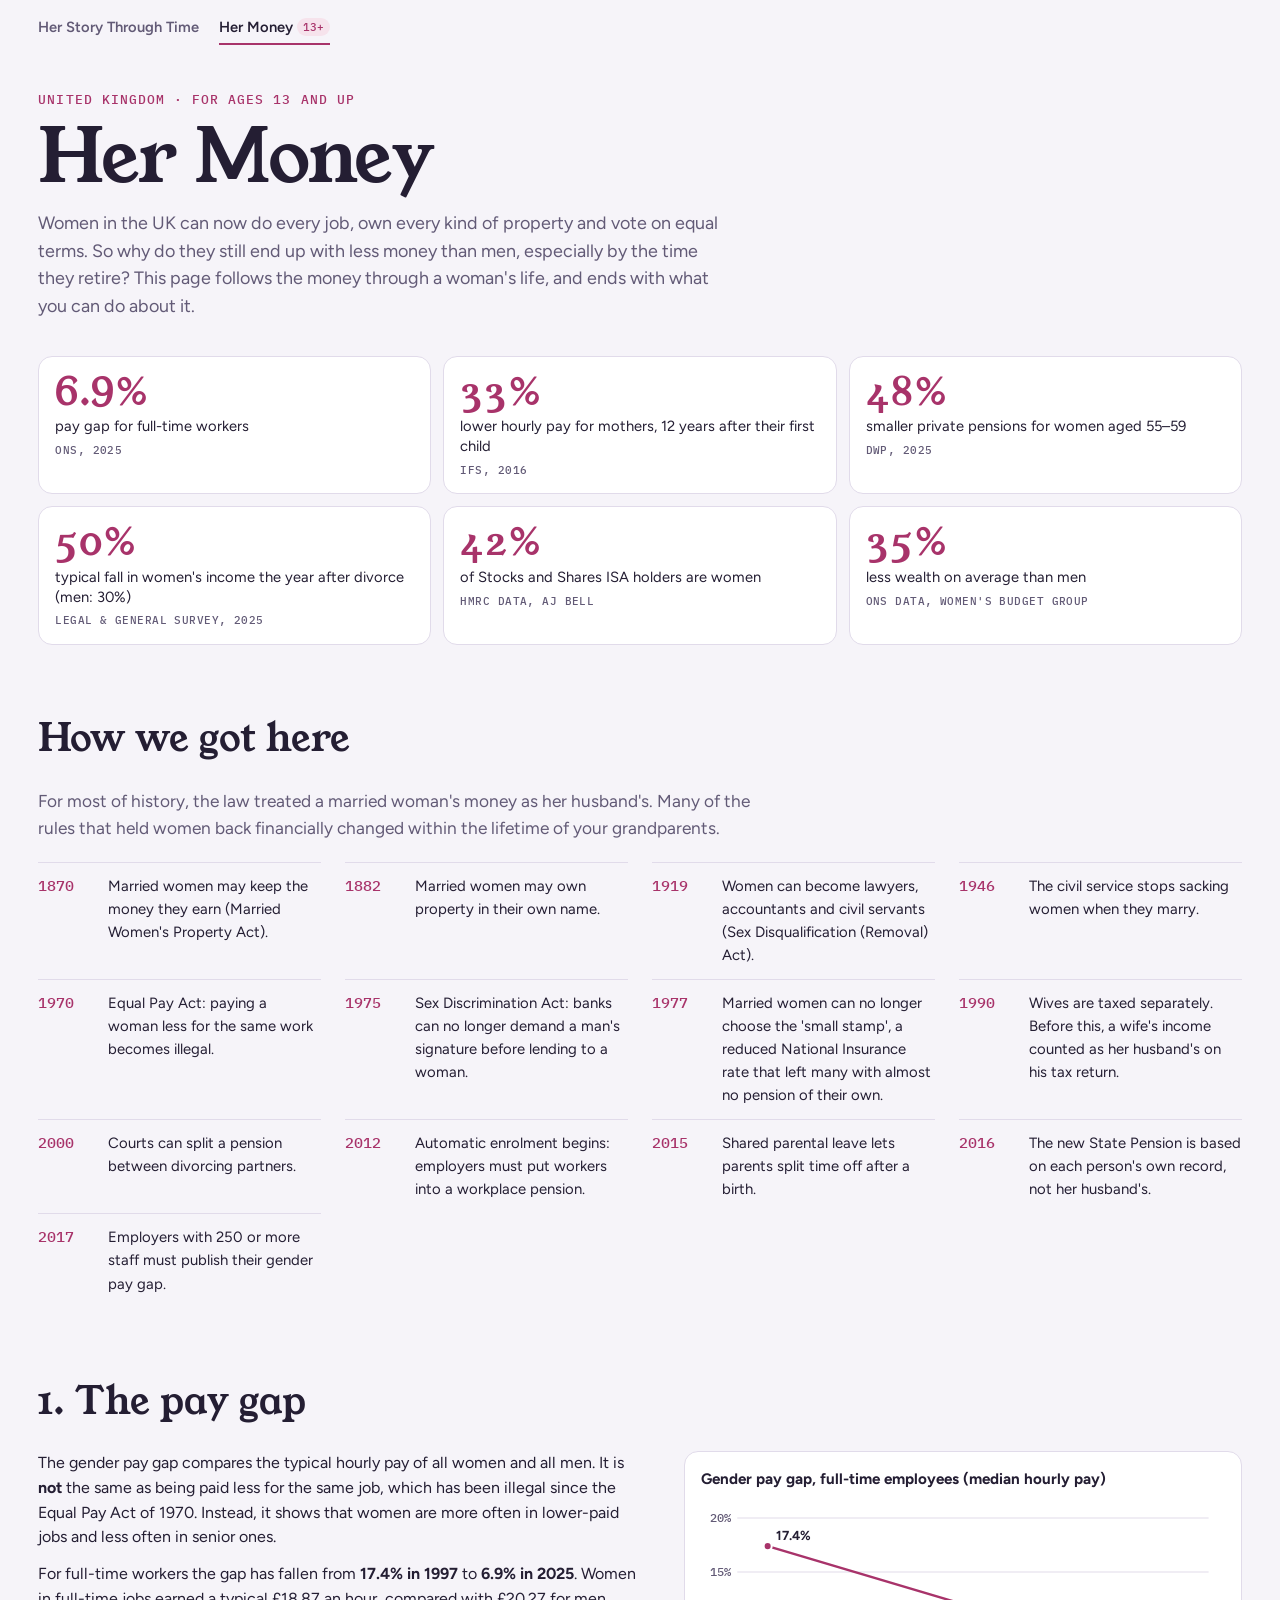
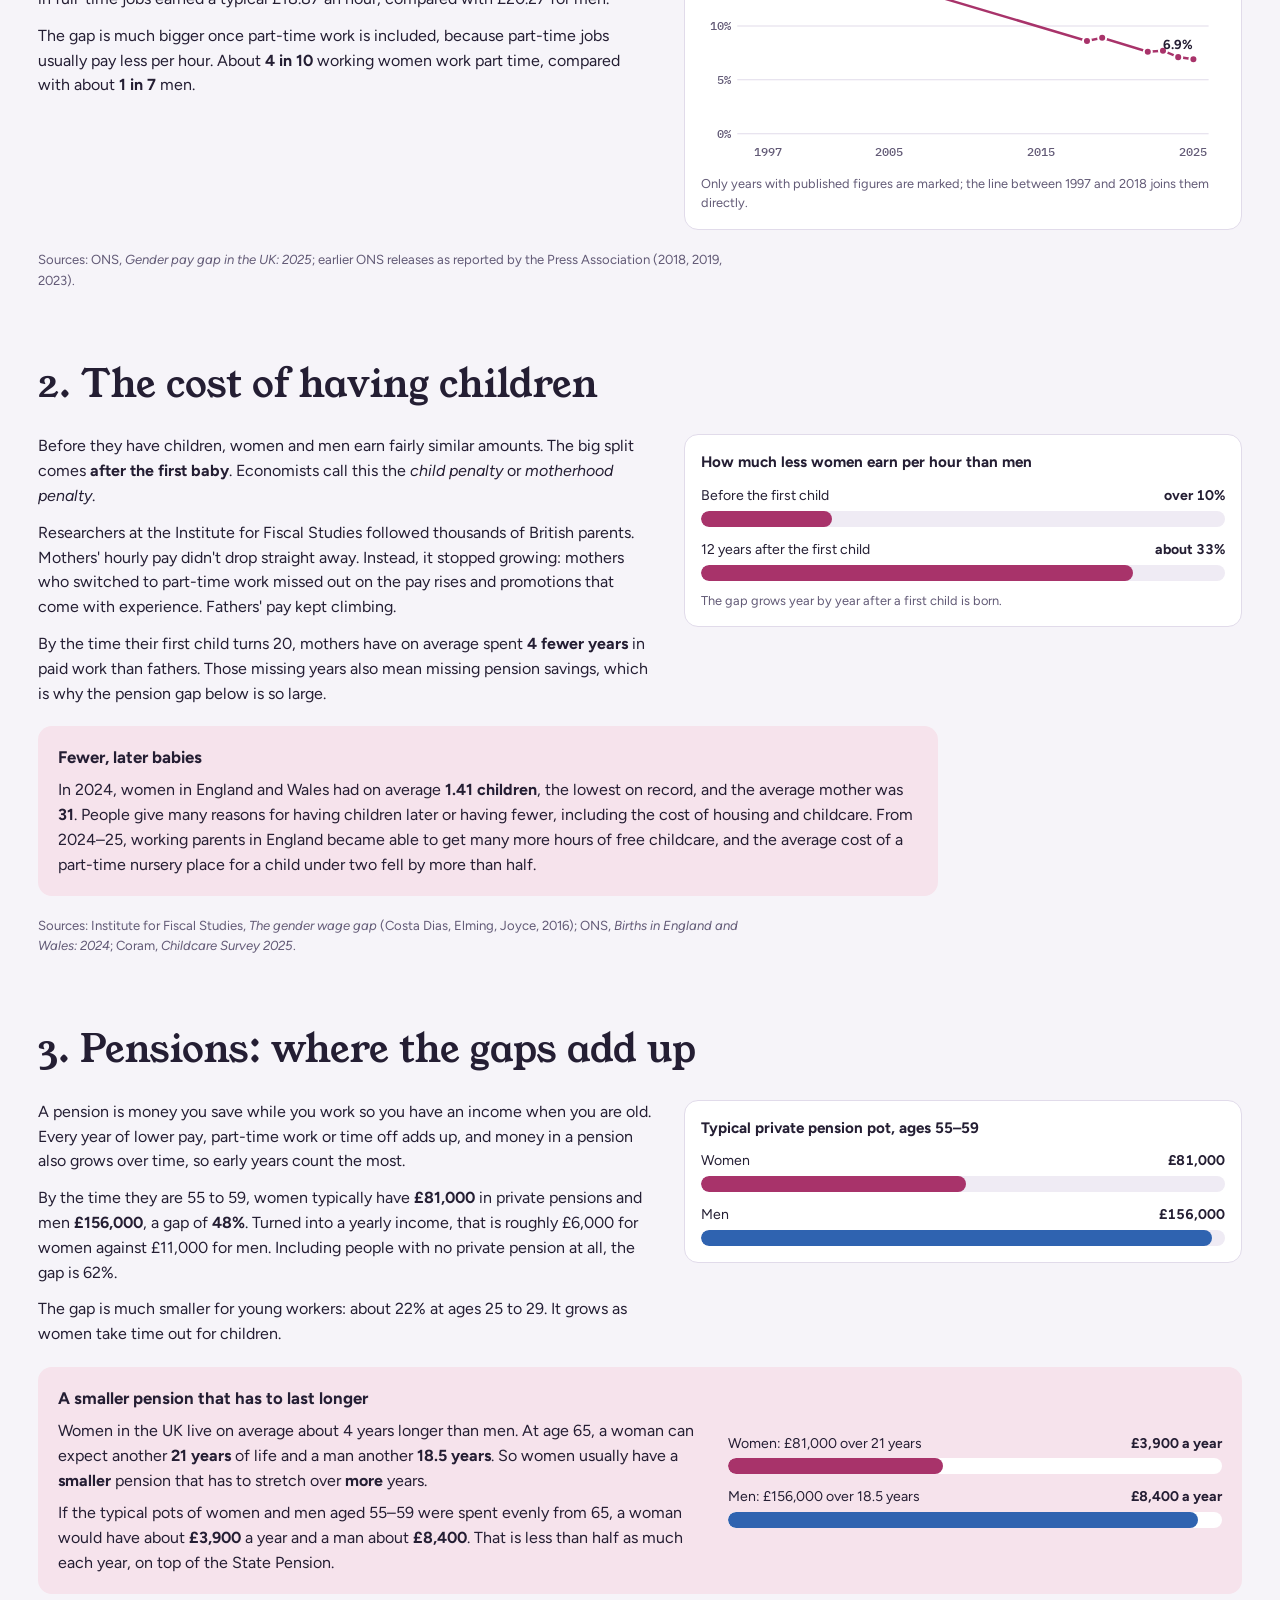
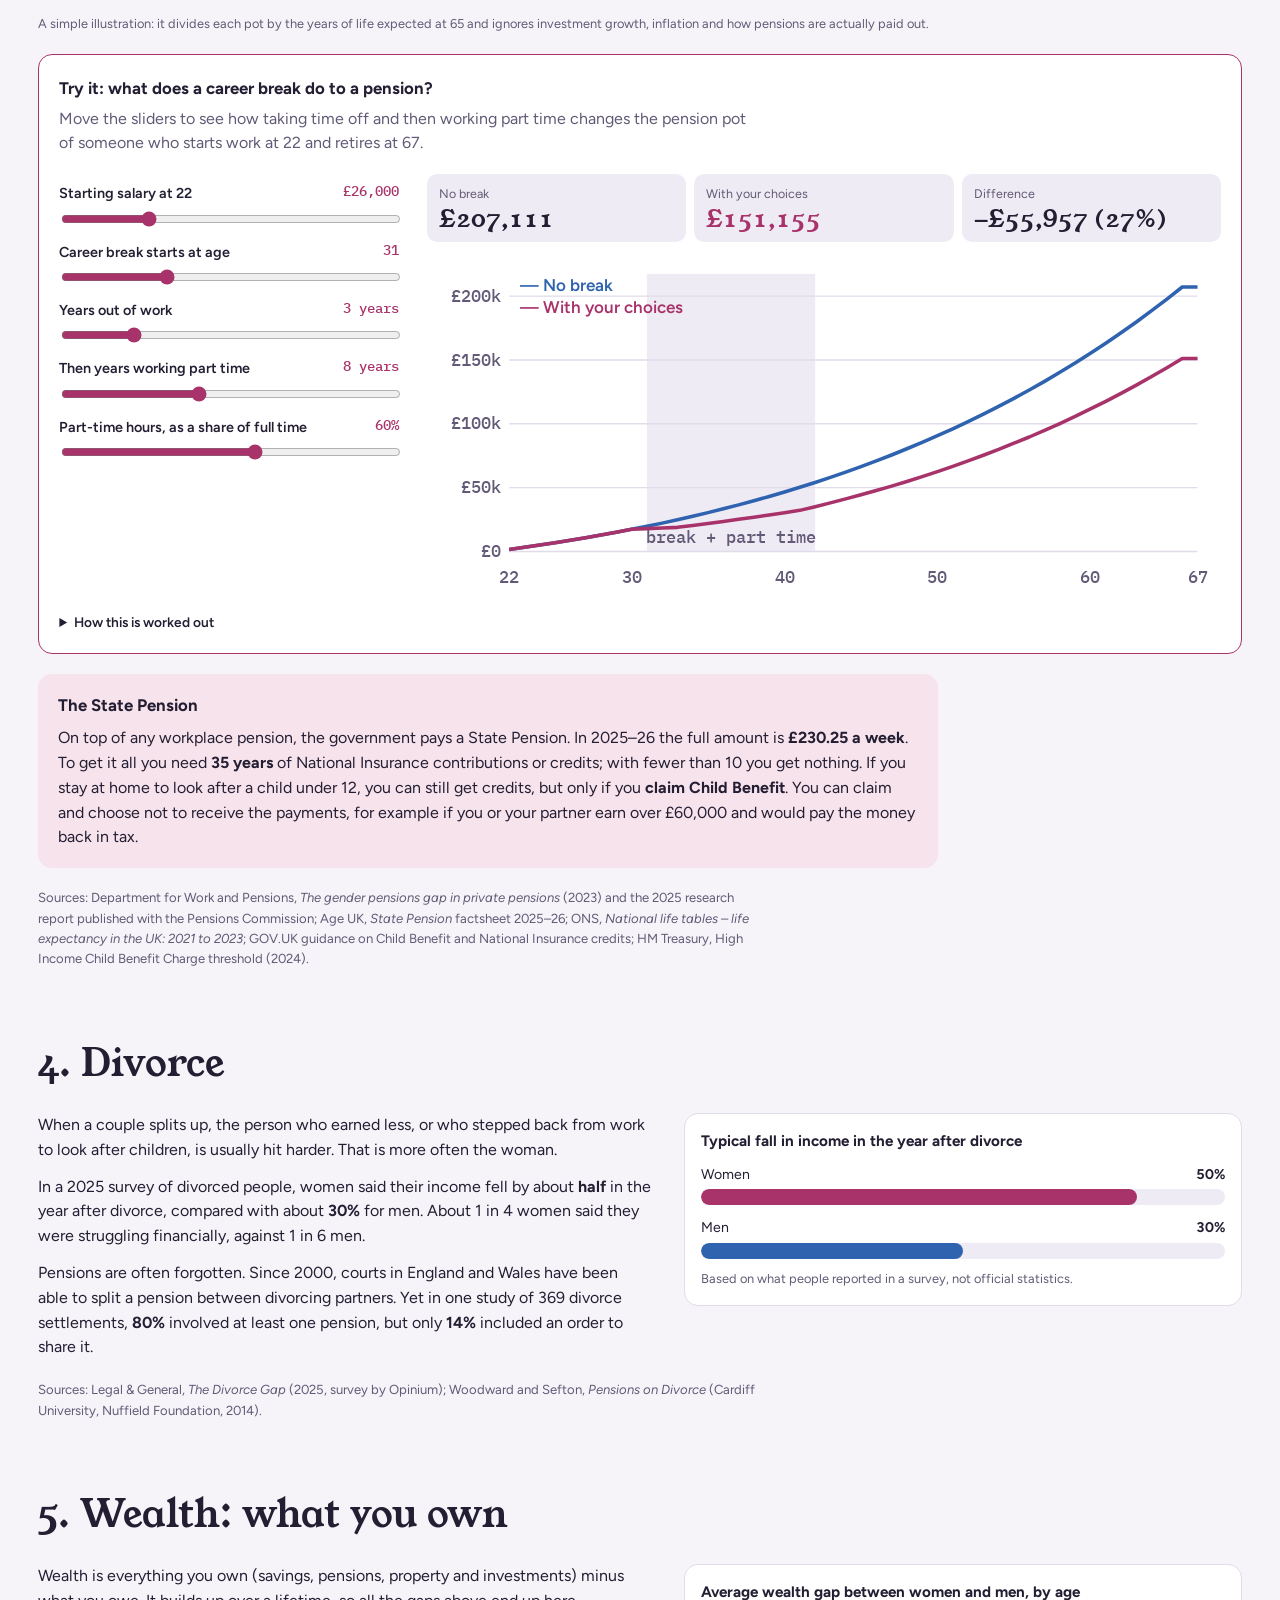
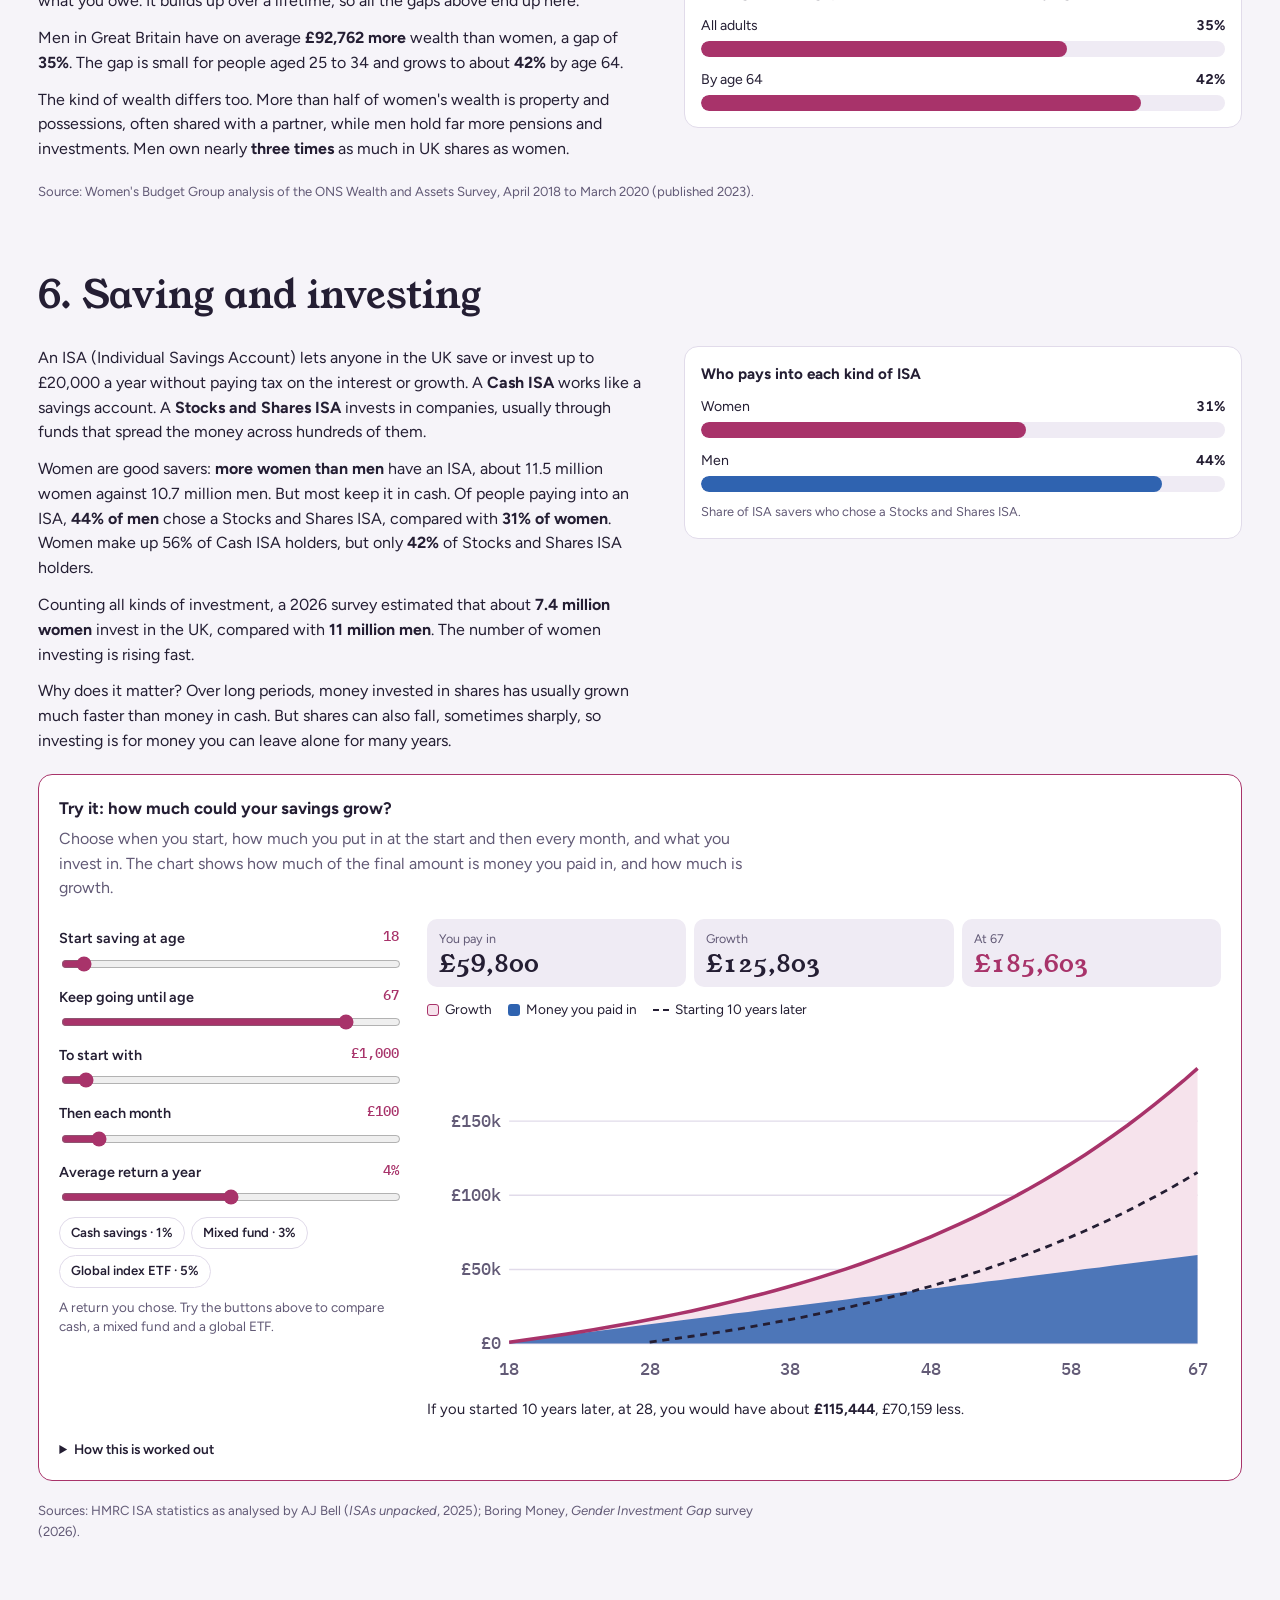
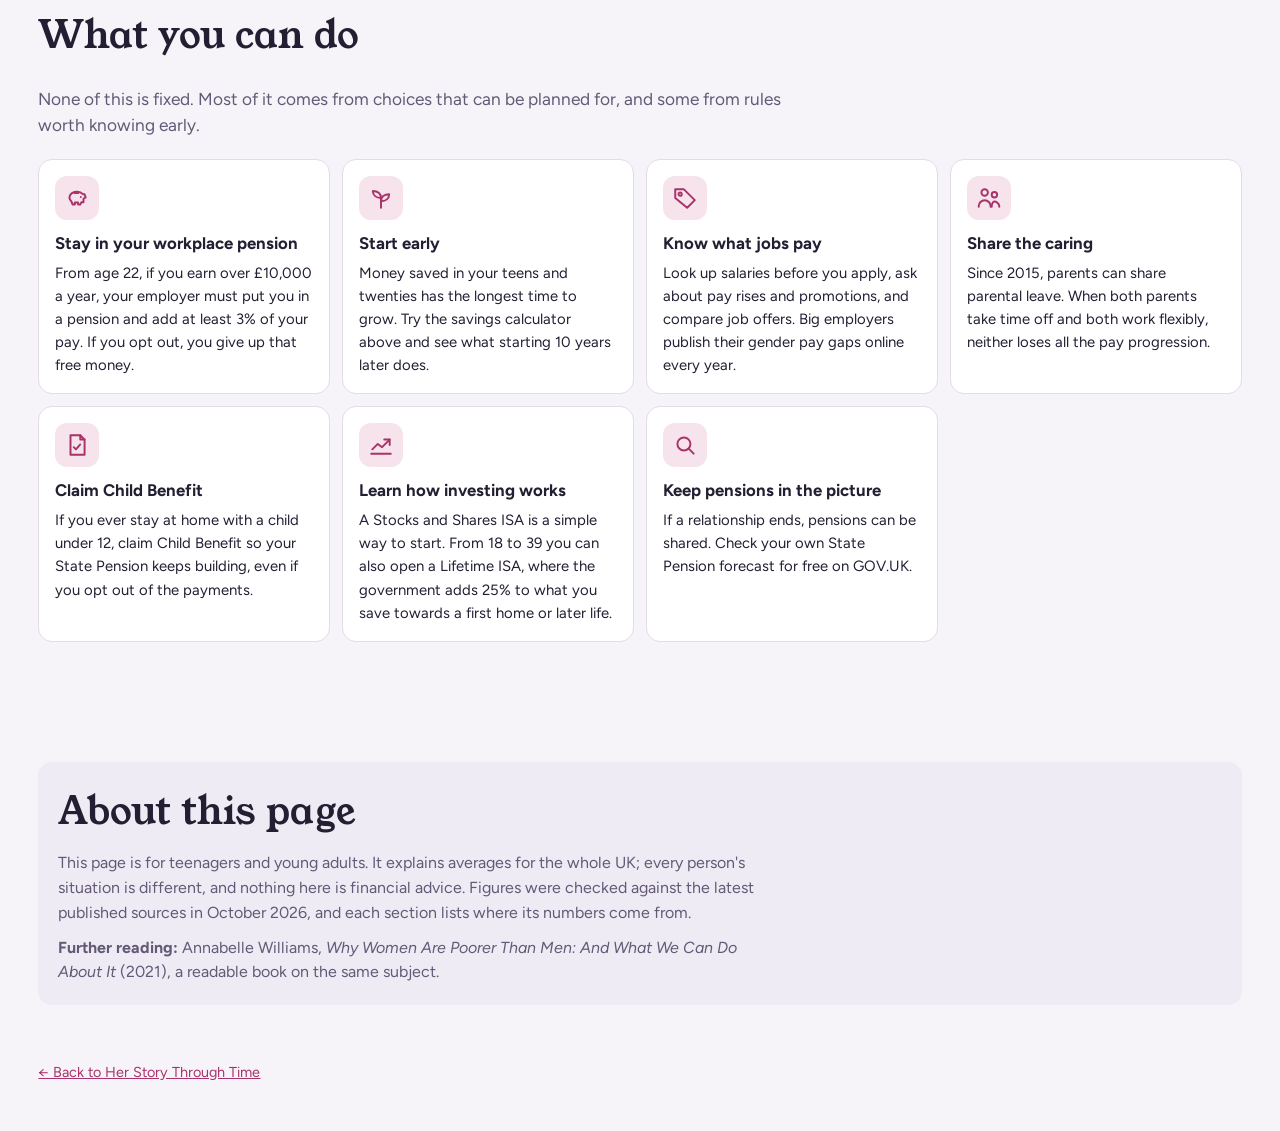
==== her-money.html @ 93f812c3 "Add starting amount and ETF option to the savings calculator The calculator now takes a lump sum to " ====
<!doctype html>
<html lang="en">
<head>
<meta charset="utf-8">
<meta name="viewport" content="width=device-width, initial-scale=1, viewport-fit=cover">
<title>Her Money</title>
<meta name="description" content="Why women in the UK end up with less money than men: the pay gap, the cost of having children, pensions, divorce and wealth, and what young women can do about it. For ages 13 and up.">
<link rel="preconnect" href="https://fonts.googleapis.com">
<link rel="preconnect" href="https://fonts.gstatic.com" crossorigin>
<link rel="stylesheet" href="https://fonts.googleapis.com/css2?family=Young+Serif&family=Figtree:wght@400;500;600;700&family=IBM+Plex+Mono:wght@500&display=swap">
<link rel="stylesheet" href="css/style.css">
<link rel="stylesheet" href="css/money.css">
</head>
<body>
<!--BODY-->
<nav class="site-nav wrap" aria-label="Pages">
  <a href="index.html">Her Story Through Time</a>
  <a href="her-money.html" aria-current="page">Her Money <span class="age-tag">13+</span></a>
</nav>

<header class="hero wrap">
  <p class="eyebrow">United Kingdom · for ages 13 and up</p>
  <h1>Her Money</h1>
  <p class="lede">Women in the UK can now do every job, own every kind of property and vote on equal terms. So why do they still end up with less money than men, especially by the time they retire? This page follows the money through a woman's life, and ends with what you can do about it.</p>
</header>

<main class="wrap money">
  <section class="tiles" aria-label="The gaps at a glance">
    <a class="tile" href="#pay">
      <span class="tile-num">6.9%</span>
      <span class="tile-label">pay gap for full-time workers</span>
      <span class="tile-src">ONS, 2025</span>
    </a>
    <a class="tile" href="#children">
      <span class="tile-num">33%</span>
      <span class="tile-label">lower hourly pay for mothers, 12 years after their first child</span>
      <span class="tile-src">IFS, 2016</span>
    </a>
    <a class="tile" href="#pensions">
      <span class="tile-num">48%</span>
      <span class="tile-label">smaller private pensions for women aged 55–59</span>
      <span class="tile-src">DWP, 2025</span>
    </a>
    <a class="tile" href="#divorce">
      <span class="tile-num">50%</span>
      <span class="tile-label">typical fall in women's income the year after divorce (men: 30%)</span>
      <span class="tile-src">Legal &amp; General survey, 2025</span>
    </a>
    <a class="tile" href="#investing">
      <span class="tile-num">42%</span>
      <span class="tile-label">of Stocks and Shares ISA holders are women</span>
      <span class="tile-src">HMRC data, AJ Bell</span>
    </a>
    <a class="tile" href="#wealth">
      <span class="tile-num">35%</span>
      <span class="tile-label">less wealth on average than men</span>
      <span class="tile-src">ONS data, Women's Budget Group</span>
    </a>
  </section>

  <section class="block" id="history">
    <h2>How we got here</h2>
    <p class="intro">For most of history, the law treated a married woman's money as her husband's. Many of the rules that held women back financially changed within the lifetime of your grandparents.</p>
    <ol class="timeline" id="timeline"></ol>
  </section>

  <section class="block" id="pay">
    <h2>1. The pay gap</h2>
    <div class="two">
      <div class="prose">
        <p>The gender pay gap compares the typical hourly pay of all women and all men. It is <strong>not</strong> the same as being paid less for the same job, which has been illegal since the Equal Pay Act of 1970. Instead, it shows that women are more often in lower-paid jobs and less often in senior ones.</p>
        <p>For full-time workers the gap has fallen from <strong>17.4% in 1997</strong> to <strong>6.9% in 2025</strong>. Women in full-time jobs earned a typical £18.87 an hour, compared with £20.27 for men.</p>
        <p>The gap is much bigger once part-time work is included, because part-time jobs usually pay less per hour. About <strong>4 in 10</strong> working women work part time, compared with about <strong>1 in 7</strong> men.</p>
      </div>
      <figure class="chart-card">
        <figcaption>Gender pay gap, full-time employees (median hourly pay)</figcaption>
        <div id="payChart"></div>
        <p class="chart-note">Only years with published figures are marked; the line between 1997 and 2018 joins them directly.</p>
      </figure>
    </div>
    <p class="src">Sources: ONS, <cite>Gender pay gap in the UK: 2025</cite>; earlier ONS releases as reported by the Press Association (2018, 2019, 2023).</p>
  </section>

  <section class="block" id="children">
    <h2>2. The cost of having children</h2>
    <div class="two">
      <div class="prose">
        <p>Before they have children, women and men earn fairly similar amounts. The big split comes <strong>after the first baby</strong>. Economists call this the <em>child penalty</em> or <em>motherhood penalty</em>.</p>
        <p>Researchers at the Institute for Fiscal Studies followed thousands of British parents. Mothers' hourly pay didn't drop straight away. Instead, it stopped growing: mothers who switched to part-time work missed out on the pay rises and promotions that come with experience. Fathers' pay kept climbing.</p>
        <p>By the time their first child turns 20, mothers have on average spent <strong>4 fewer years</strong> in paid work than fathers. Those missing years also mean missing pension savings, which is why the pension gap below is so large.</p>
      </div>
      <figure class="chart-card">
        <figcaption>How much less women earn per hour than men</figcaption>
        <div class="gapbars" id="childBars"></div>
        <p class="chart-note">The gap grows year by year after a first child is born.</p>
      </figure>
    </div>
    <div class="callout">
      <h3>Fewer, later babies</h3>
      <p>In 2024, women in England and Wales had on average <strong>1.41 children</strong>, the lowest on record, and the average mother was <strong>31</strong>. People give many reasons for having children later or having fewer, including the cost of housing and childcare. From 2024–25, working parents in England became able to get many more hours of free childcare, and the average cost of a part-time nursery place for a child under two fell by more than half.</p>
    </div>
    <p class="src">Sources: Institute for Fiscal Studies, <cite>The gender wage gap</cite> (Costa Dias, Elming, Joyce, 2016); ONS, <cite>Births in England and Wales: 2024</cite>; Coram, <cite>Childcare Survey 2025</cite>.</p>
  </section>

  <section class="block" id="pensions">
    <h2>3. Pensions: where the gaps add up</h2>
    <div class="two">
      <div class="prose">
        <p>A pension is money you save while you work so you have an income when you are old. Every year of lower pay, part-time work or time off adds up, and money in a pension also grows over time, so early years count the most.</p>
        <p>By the time they are 55 to 59, women typically have <strong>£81,000</strong> in private pensions and men <strong>£156,000</strong>, a gap of <strong>48%</strong>. Turned into a yearly income, that is roughly £6,000 for women against £11,000 for men. Including people with no private pension at all, the gap is 62%.</p>
        <p>The gap is much smaller for young workers: about 22% at ages 25 to 29. It grows as women take time out for children.</p>
      </div>
      <figure class="chart-card">
        <figcaption>Typical private pension pot, ages 55–59</figcaption>
        <div class="potbars" id="potBars"></div>
      </figure>
    </div>

    <div class="callout longer">
      <div>
        <h3>A smaller pension that has to last longer</h3>
        <p>Women in the UK live on average about 4 years longer than men. At age 65, a woman can expect another <strong>21 years</strong> of life and a man another <strong>18.5 years</strong>. So women usually have a <strong>smaller</strong> pension that has to stretch over <strong>more</strong> years.</p>
        <p>If the typical pots of women and men aged 55–59 were spent evenly from 65, a woman would have about <strong id="perYearW"></strong> a year and a man about <strong id="perYearM"></strong>. That is less than half as much each year, on top of the State Pension.</p>
      </div>
      <div class="gapbars" id="perYearBars"></div>
    </div>
    <p class="chart-note">A simple illustration: it divides each pot by the years of life expected at 65 and ignores investment growth, inflation and how pensions are actually paid out.</p>

    <div class="calc" id="calc">
      <div class="calc-head">
        <h3>Try it: what does a career break do to a pension?</h3>
        <p>Move the sliders to see how taking time off and then working part time changes the pension pot of someone who starts work at 22 and retires at 67.</p>
      </div>
      <div class="calc-body">
        <form class="calc-inputs" id="calcForm">
          <label for="salary">Starting salary at 22 <output id="salaryOut"></output></label>
          <input type="range" id="salary" min="15000" max="60000" step="1000" value="26000">
          <label for="breakAge">Career break starts at age <output id="breakAgeOut"></output></label>
          <input type="range" id="breakAge" min="25" max="45" step="1" value="31">
          <label for="breakYears">Years out of work <output id="breakYearsOut"></output></label>
          <input type="range" id="breakYears" min="0" max="15" step="1" value="3">
          <label for="ptYears">Then years working part time <output id="ptYearsOut"></output></label>
          <input type="range" id="ptYears" min="0" max="20" step="1" value="8">
          <label for="ptShare">Part-time hours, as a share of full time <output id="ptShareOut"></output></label>
          <input type="range" id="ptShare" min="20" max="90" step="10" value="60">
        </form>
        <div class="calc-out">
          <div class="calc-figs">
            <div><span class="fig-label">No break</span><span class="fig-num" id="potFull"></span></div>
            <div><span class="fig-label">With your choices</span><span class="fig-num accent" id="potYou"></span></div>
            <div><span class="fig-label">Difference</span><span class="fig-num" id="potDiff"></span></div>
          </div>
          <div id="calcChart"></div>
        </div>
      </div>
      <details class="assumptions">
        <summary>How this is worked out</summary>
        <p>This is a simplified example in today's money, not financial advice. It assumes the legal minimum workplace pension: 8% of earnings between £6,240 and £50,270 a year (at least 3% from the employer). Pay rises 1.5% a year above inflation while you work but does not grow during a break, and part-time pay is the full-time salary times your hours. Savings grow 3% a year above inflation. Real pensions, pay and investment returns vary.</p>
      </details>
    </div>

    <div class="callout">
      <h3>The State Pension</h3>
      <p>On top of any workplace pension, the government pays a State Pension. In 2025–26 the full amount is <strong>£230.25 a week</strong>. To get it all you need <strong>35 years</strong> of National Insurance contributions or credits; with fewer than 10 you get nothing. If you stay at home to look after a child under 12, you can still get credits, but only if you <strong>claim Child Benefit</strong>. You can claim and choose not to receive the payments, for example if you or your partner earn over £60,000 and would pay the money back in tax.</p>
    </div>
    <p class="src">Sources: Department for Work and Pensions, <cite>The gender pensions gap in private pensions</cite> (2023) and the 2025 research report published with the Pensions Commission; Age UK, <cite>State Pension</cite> factsheet 2025–26; ONS, <cite>National life tables – life expectancy in the UK: 2021 to 2023</cite>; GOV.UK guidance on Child Benefit and National Insurance credits; HM Treasury, High Income Child Benefit Charge threshold (2024).</p>
  </section>

  <section class="block" id="divorce">
    <h2>4. Divorce</h2>
    <div class="two">
      <div class="prose">
        <p>When a couple splits up, the person who earned less, or who stepped back from work to look after children, is usually hit harder. That is more often the woman.</p>
        <p>In a 2025 survey of divorced people, women said their income fell by about <strong>half</strong> in the year after divorce, compared with about <strong>30%</strong> for men. About 1 in 4 women said they were struggling financially, against 1 in 6 men.</p>
        <p>Pensions are often forgotten. Since 2000, courts in England and Wales have been able to split a pension between divorcing partners. Yet in one study of 369 divorce settlements, <strong>80%</strong> involved at least one pension, but only <strong>14%</strong> included an order to share it.</p>
      </div>
      <figure class="chart-card">
        <figcaption>Typical fall in income in the year after divorce</figcaption>
        <div class="gapbars" id="divorceBars"></div>
        <p class="chart-note">Based on what people reported in a survey, not official statistics.</p>
      </figure>
    </div>
    <p class="src">Sources: Legal &amp; General, <cite>The Divorce Gap</cite> (2025, survey by Opinium); Woodward and Sefton, <cite>Pensions on Divorce</cite> (Cardiff University, Nuffield Foundation, 2014).</p>
  </section>

  <section class="block" id="wealth">
    <h2>5. Wealth: what you own</h2>
    <div class="two">
      <div class="prose">
        <p>Wealth is everything you own (savings, pensions, property and investments) minus what you owe. It builds up over a lifetime, so all the gaps above end up here.</p>
        <p>Men in Great Britain have on average <strong>£92,762 more</strong> wealth than women, a gap of <strong>35%</strong>. The gap is small for people aged 25 to 34 and grows to about <strong>42%</strong> by age 64.</p>
        <p>The kind of wealth differs too. More than half of women's wealth is property and possessions, often shared with a partner, while men hold far more pensions and investments. Men own nearly <strong>three times</strong> as much in UK shares as women.</p>
      </div>
      <figure class="chart-card">
        <figcaption>Average wealth gap between women and men, by age</figcaption>
        <div class="gapbars" id="wealthBars"></div>
      </figure>
    </div>
    <p class="src">Source: Women's Budget Group analysis of the ONS Wealth and Assets Survey, April 2018 to March 2020 (published 2023).</p>
  </section>

  <section class="block" id="investing">
    <h2>6. Saving and investing</h2>
    <div class="two">
      <div class="prose">
        <p>An ISA (Individual Savings Account) lets anyone in the UK save or invest up to £20,000 a year without paying tax on the interest or growth. A <strong>Cash ISA</strong> works like a savings account. A <strong>Stocks and Shares ISA</strong> invests in companies, usually through funds that spread the money across hundreds of them.</p>
        <p>Women are good savers: <strong>more women than men</strong> have an ISA, about 11.5 million women against 10.7 million men. But most keep it in cash. Of people paying into an ISA, <strong>44% of men</strong> chose a Stocks and Shares ISA, compared with <strong>31% of women</strong>. Women make up 56% of Cash ISA holders, but only <strong>42%</strong> of Stocks and Shares ISA holders.</p>
        <p>Counting all kinds of investment, a 2026 survey estimated that about <strong>7.4 million women</strong> invest in the UK, compared with <strong>11 million men</strong>. The number of women investing is rising fast.</p>
        <p>Why does it matter? Over long periods, money invested in shares has usually grown much faster than money in cash. But shares can also fall, sometimes sharply, so investing is for money you can leave alone for many years.</p>
      </div>
      <figure class="chart-card">
        <figcaption>Who pays into each kind of ISA</figcaption>
        <div class="gapbars" id="isaBars"></div>
        <p class="chart-note">Share of ISA savers who chose a Stocks and Shares ISA.</p>
      </figure>
    </div>
    <div class="calc" id="invest">
      <div class="calc-head">
        <h3>Try it: how much could your savings grow?</h3>
        <p>Choose when you start, how much you put in at the start and then every month, and what you invest in. The chart shows how much of the final amount is money you paid in, and how much is growth.</p>
      </div>
      <div class="calc-body">
        <form class="calc-inputs" id="investForm">
          <label for="invStart">Start saving at age <output id="invStartOut"></output></label>
          <input type="range" id="invStart" min="16" max="60" step="1" value="18">
          <label for="invEnd">Keep going until age <output id="invEndOut"></output></label>
          <input type="range" id="invEnd" min="20" max="75" step="1" value="67">
          <label for="invInitial">To start with <output id="invInitialOut"></output></label>
          <input type="range" id="invInitial" min="0" max="20000" step="250" value="1000">
          <label for="invMonthly">Then each month <output id="invMonthlyOut"></output></label>
          <input type="range" id="invMonthly" min="10" max="1000" step="10" value="100">
          <label for="invReturn">Average return a year <output id="invReturnOut"></output></label>
          <input type="range" id="invReturn" min="0" max="8" step="0.5" value="4">
          <div class="presets" role="group" aria-label="What you invest in">
            <button type="button" data-r="1">Cash savings · 1%</button>
            <button type="button" data-r="3">Mixed fund · 3%</button>
            <button type="button" data-r="5">Global index ETF · 5%</button>
          </div>
          <p class="preset-note" id="presetNote"></p>
        </form>
        <div class="calc-out">
          <div class="calc-figs">
            <div><span class="fig-label">You pay in</span><span class="fig-num" id="invPaid"></span></div>
            <div><span class="fig-label">Growth</span><span class="fig-num" id="invGrowth"></span></div>
            <div><span class="fig-label" id="invTotalLabel">At 67</span><span class="fig-num accent" id="invTotal"></span></div>
          </div>
          <div class="inv-legend" id="investLegend"></div>
          <div id="investChart"></div>
          <p class="late" id="invLate"></p>
        </div>
      </div>
      <details class="assumptions">
        <summary>How this is worked out</summary>
        <p>Amounts are in today's money: the return is how much faster than prices your savings grow each year. The same return is applied every month, which real investments never do: shares can rise or fall sharply from one year to the next, and you can get back less than you put in. The returns on the buttons are examples, not predictions. This is not financial advice.</p>
      </details>
    </div>
    <p class="src">Sources: HMRC ISA statistics as analysed by AJ Bell (<cite>ISAs unpacked</cite>, 2025); Boring Money, <cite>Gender Investment Gap</cite> survey (2026).</p>
  </section>

  <section class="block" id="action">
    <h2>What you can do</h2>
    <p class="intro">None of this is fixed. Most of it comes from choices that can be planned for, and some from rules worth knowing early.</p>
    <ul class="actions">
      <li><span class="act-icon" aria-hidden="true"><svg viewBox="0 0 24 24" fill="none" stroke="currentColor" stroke-width="1.8" stroke-linecap="round" stroke-linejoin="round"><path d="M5 12a7 6 0 0 1 12.5-3.5H19l1 3-2 1.2V16h-2l-1 2h-2v-1.8H10V18H8l-1.3-3A6 6 0 0 1 5 12z"/><path d="M10 7.5h3"/><circle cx="15.5" cy="11" r=".9" fill="currentColor" stroke="none"/></svg></span><h3>Stay in your workplace pension</h3><p>From age 22, if you earn over £10,000 a year, your employer must put you in a pension and add at least 3% of your pay. If you opt out, you give up that free money.</p></li>
      <li><span class="act-icon" aria-hidden="true"><svg viewBox="0 0 24 24" fill="none" stroke="currentColor" stroke-width="1.8" stroke-linecap="round" stroke-linejoin="round"><path d="M12 21v-9"/><path d="M12 12C12 8 9 5.5 4.5 5.5c0 4 3 6.5 7.5 6.5z"/><path d="M12 15c0-4 3-6.5 7.5-6.5 0 4-3 6.5-7.5 6.5z"/></svg></span><h3>Start early</h3><p>Money saved in your teens and twenties has the longest time to grow. Try the savings calculator above and see what starting 10 years later does.</p></li>
      <li><span class="act-icon" aria-hidden="true"><svg viewBox="0 0 24 24" fill="none" stroke="currentColor" stroke-width="1.8" stroke-linecap="round" stroke-linejoin="round"><path d="M3 12V4h8l10 10-7 7z"/><circle cx="7.5" cy="8.5" r="1.5"/></svg></span><h3>Know what jobs pay</h3><p>Look up salaries before you apply, ask about pay rises and promotions, and compare job offers. Big employers publish their gender pay gaps online every year.</p></li>
      <li><span class="act-icon" aria-hidden="true"><svg viewBox="0 0 24 24" fill="none" stroke="currentColor" stroke-width="1.8" stroke-linecap="round" stroke-linejoin="round"><circle cx="8" cy="7" r="3"/><circle cx="17" cy="9" r="2.5"/><path d="M2.5 20c0-3.5 2.5-6 5.5-6s5.5 2.5 5.5 6"/><path d="M14.5 20c0-2.8 1.2-4.8 2.5-4.8s4.5 1.5 4.5 4.8"/></svg></span><h3>Share the caring</h3><p>Since 2015, parents can share parental leave. When both parents take time off and both work flexibly, neither loses all the pay progression.</p></li>
      <li><span class="act-icon" aria-hidden="true"><svg viewBox="0 0 24 24" fill="none" stroke="currentColor" stroke-width="1.8" stroke-linecap="round" stroke-linejoin="round"><path d="M6 3h9l4 4v14H6z"/><path d="M15 3v4h4"/><path d="M9 14l2 2 4-4.5"/></svg></span><h3>Claim Child Benefit</h3><p>If you ever stay at home with a child under 12, claim Child Benefit so your State Pension keeps building, even if you opt out of the payments.</p></li>
      <li><span class="act-icon" aria-hidden="true"><svg viewBox="0 0 24 24" fill="none" stroke="currentColor" stroke-width="1.8" stroke-linecap="round" stroke-linejoin="round"><path d="M3 20h18"/><path d="M4 16l5-5 4 3 7-7"/><path d="M15 7h5v5"/></svg></span><h3>Learn how investing works</h3><p>A Stocks and Shares ISA is a simple way to start. From 18 to 39 you can also open a Lifetime ISA, where the government adds 25% to what you save towards a first home or later life.</p></li>
      <li><span class="act-icon" aria-hidden="true"><svg viewBox="0 0 24 24" fill="none" stroke="currentColor" stroke-width="1.8" stroke-linecap="round" stroke-linejoin="round"><circle cx="11" cy="11" r="6"/><path d="M20 20l-4.6-4.6"/></svg></span><h3>Keep pensions in the picture</h3><p>If a relationship ends, pensions can be shared. Check your own State Pension forecast for free on GOV.UK.</p></li>
    </ul>
  </section>

  <section class="panel sources">
    <h2>About this page</h2>
    <p>This page is for teenagers and young adults. It explains averages for the whole UK; every person's situation is different, and nothing here is financial advice. Figures were checked against the latest published sources in October 2026, and each section lists where its numbers come from.</p>
    <p><strong>Further reading:</strong> Annabelle Williams, <cite>Why Women Are Poorer Than Men: And What We Can Do About It</cite> (2021), a readable book on the same subject.</p>
  </section>
</main>

<footer class="wrap foot">
  <p><a href="index.html">← Back to Her Story Through Time</a></p>
</footer>
<!--/BODY-->
<script src="js/money.js"></script>
</body>
</html>
---- css/style.css ----
/* Layout: a time ruler pinned on top, a row of five "exhibit cards" (paper dolls + facts),
   then three overview panels: scoreboard heatmap, marriage-age chart, vote timeline. */
:root {
  --paper: #f6f4f9;
  --surface: #ffffff;
  --sunk: #efebf4;
  --ink: #241e33;
  --muted: #625a76;
  --line: #e1dbea;
  --accent: #a8336a;
  --accent-soft: #f6e3ec;
  --on-accent: #ffffff;

  --yes: #2d7f56;  --yes-bg: #dcefe3;
  --part: #9a6a0a; --part-bg: #f6e9c8;
  --no: #b33f37;   --no-bg: #f6dedb;

  --c-uk: #2f63b0;
  --c-usa: #c8462b;
  --c-russia: #7a4bb0;
  --c-turkey: #13867a;
  --c-china: #b98500;
  --c-norway: #5f7f1f;
  --c-nz: #8a8398;

  --display: "Young Serif", Georgia, "Times New Roman", serif;
  --body: "Figtree", system-ui, -apple-system, "Segoe UI", sans-serif;
  --mono: "IBM Plex Mono", ui-monospace, "SFMono-Regular", Menlo, monospace;

  --radius: 14px;
  color-scheme: light;
}
@media (prefers-color-scheme: dark) {
  :root:not([data-theme="light"]) {
    --paper: #16131d; --surface: #201c2a; --sunk: #2a2537; --ink: #f0ebf7; --muted: #aaa1bf; --line: #353046;
    --accent: #ee7fb0; --accent-soft: #3d2433; --on-accent: #1a1220;
    --yes: #6ccf98; --yes-bg: #1f3a2c; --part: #e8b955; --part-bg: #3d321a; --no: #f08279; --no-bg: #43231f;
    --c-uk: #7aa7ec; --c-usa: #f2846a; --c-russia: #b796ea; --c-turkey: #4cc7b7; --c-china: #e8bd4a; --c-norway: #a8cc5c; --c-nz: #8f889e;
    color-scheme: dark;
  }
}
:root[data-theme="dark"] {
  --paper: #16131d; --surface: #201c2a; --sunk: #2a2537; --ink: #f0ebf7; --muted: #aaa1bf; --line: #353046;
  --accent: #ee7fb0; --accent-soft: #3d2433; --on-accent: #1a1220;
  --yes: #6ccf98; --yes-bg: #1f3a2c; --part: #e8b955; --part-bg: #3d321a; --no: #f08279; --no-bg: #43231f;
  --c-uk: #7aa7ec; --c-usa: #f2846a; --c-russia: #b796ea; --c-turkey: #4cc7b7; --c-china: #e8bd4a; --c-norway: #a8cc5c; --c-nz: #8f889e;
  color-scheme: dark;
}

* { box-sizing: border-box; }
[hidden] { display: none !important; }
html { -webkit-text-size-adjust: 100%; }
body {
  margin: 0;
  background: var(--paper);
  color: var(--ink);
  font: 16px/1.55 var(--body);
}
.wrap { max-width: 1320px; margin: 0 auto; padding-inline: max(16px, 3vw); }
h1, h2, h3 { font-family: var(--display); font-weight: 400; text-wrap: balance; margin: 0; }
p { margin: 0; }
button { font: inherit; color: inherit; }
:focus-visible { outline: 3px solid var(--accent); outline-offset: 2px; border-radius: 6px; }

/* Page links */
.site-nav { display: flex; flex-wrap: wrap; gap: 6px 20px; padding-block: 16px 0; font-weight: 600; font-size: .92rem; }
.site-nav a { color: var(--muted); text-decoration: none; padding-bottom: 4px; border-bottom: 2px solid transparent; }
.site-nav a:hover { color: var(--ink); }
.site-nav a[aria-current="page"] { color: var(--ink); border-bottom-color: var(--accent); }
.age-tag { font: 500 11px/1 var(--mono); background: var(--accent-soft); color: var(--accent); padding: 2px 6px; border-radius: 99px; vertical-align: 1px; }

/* Hero */
.hero { padding-block: 48px 28px; display: grid; gap: 14px; }
.eyebrow { font: 500 13px/1 var(--mono); letter-spacing: .08em; text-transform: uppercase; color: var(--accent); }
.hero h1 { font-size: clamp(2.4rem, 6vw, 4.6rem); line-height: 1.02; letter-spacing: -.01em; }
.lede { max-width: 62ch; font-size: 1.12rem; color: var(--muted); }

/* Time ruler */
.timebar {
  position: sticky; top: env(safe-area-inset-top, 0px); z-index: 10;
  background: color-mix(in srgb, var(--paper) 88%, transparent);
  backdrop-filter: blur(8px);
  border-block: 1px solid var(--line);
}
.timebar-inner { display: flex; align-items: center; gap: 10px; padding-block: 10px; }
.ruler {
  list-style: none; margin: 0; padding: 0; flex: 1; min-width: 0;
  display: grid; grid-template-columns: repeat(8, minmax(0, 1fr)); position: relative;
}
.ruler::before {
  content: ""; position: absolute; left: 6%; right: 6%; top: 50%; height: 2px; background: var(--line);
}
.ruler li { position: relative; display: flex; justify-content: center; }
.ruler button {
  position: relative; border: 1.5px solid var(--line); background: var(--surface);
  font: 500 14px/1 var(--mono); padding: 9px 8px; border-radius: 999px; cursor: pointer;
  min-width: 0; width: 100%; max-width: 76px; font-variant-numeric: tabular-nums;
  transition: background .2s, color .2s, border-color .2s;
}
.ruler button:hover { border-color: var(--accent); }
.ruler button[aria-current="true"] { background: var(--accent); border-color: var(--accent); color: var(--on-accent); }
.nav-btn {
  flex: none; width: 36px; height: 36px; border-radius: 50%; border: 1.5px solid var(--line);
  background: var(--surface); font-size: 20px; line-height: 1; cursor: pointer;
}
.nav-btn:hover, .play-btn:hover { border-color: var(--accent); }
.play-btn {
  flex: none; border: 1.5px solid var(--line); background: var(--surface); border-radius: 999px;
  padding: 8px 14px; font-weight: 600; font-size: 14px; cursor: pointer;
}
.play-btn[aria-pressed="true"] { background: var(--accent-soft); border-color: var(--accent); color: var(--accent); }

/* Era heading */
.era-head { display: grid; grid-template-columns: auto 1fr; gap: 6px 24px; align-items: center; padding-block: 32px 18px; }
.era-year { font: 400 clamp(3rem, 8vw, 5.5rem)/0.9 var(--display); color: var(--accent); font-variant-numeric: tabular-nums; }
.era-context { max-width: 60ch; font-size: 1.15rem; }

/* View switch */
.view-switch { display: flex; flex-wrap: wrap; gap: 8px; align-items: center; margin-bottom: 20px; }
.view-switch [role="tab"], .country-pick button, .right-tabs button {
  border: 1.5px solid var(--line); background: var(--surface); border-radius: 999px;
  padding: 8px 16px; font-weight: 600; font-size: 14px; cursor: pointer;
}
.view-switch [role="tab"][aria-selected="true"], .right-tabs button[aria-selected="true"] {
  background: var(--ink); color: var(--paper); border-color: var(--ink);
}
.country-pick { display: flex; flex-wrap: wrap; gap: 6px; padding-left: 8px; border-left: 1.5px solid var(--line); margin-left: 4px; }
.country-pick button { display: inline-flex; align-items: center; gap: 7px; font-weight: 500; }
.country-pick button[aria-pressed="true"] { border-color: currentColor; font-weight: 700; }
.dot { width: 10px; height: 10px; border-radius: 50%; display: inline-block; flex: none; }

/* Cards */
.cards { display: grid; grid-template-columns: repeat(auto-fill, minmax(236px, 1fr)); gap: 16px; }
@media (min-width: 900px) { .cards.compare { grid-template-columns: repeat(3, minmax(0, 1fr)); } }
.card {
  background: var(--surface); border: 1px solid var(--line); border-radius: var(--radius);
  display: flex; flex-direction: column; min-width: 0; overflow: hidden;
}
.card-top { padding: 14px 16px 0; display: grid; gap: 2px; border-top: 5px solid var(--cc); }
.card-top h3 { font-size: 1.35rem; line-height: 1.15; }
.card-state { font: 500 12px/1.3 var(--mono); letter-spacing: .06em; text-transform: uppercase; color: var(--muted); }
.doll { margin: 0; padding: 8px 16px 0; display: grid; justify-items: center; }
.doll svg { width: 100%; max-width: 150px; height: auto; display: block; }
.fig-ground { fill: var(--sunk); }
.dress-name { font-weight: 700; font-size: .95rem; text-align: center; margin-top: 4px; }
.dress-text { font-size: .86rem; color: var(--muted); padding: 4px 16px 12px; text-align: center; }
.card-body { padding: 12px 16px 16px; display: grid; gap: 14px; border-top: 1px dashed var(--line); }

.rights { list-style: none; margin: 0; padding: 0; display: grid; gap: 6px; }
.rights li { display: grid; grid-template-columns: 1fr auto; gap: 10px; align-items: center; font-size: .86rem; line-height: 1.3; }
.pill {
  display: inline-flex; align-items: center; gap: 5px; padding: 3px 9px 3px 7px; border-radius: 999px;
  font-weight: 700; font-size: .78rem; white-space: nowrap;
}
.pill b { font-weight: 800; }
.pill-2 { background: var(--yes-bg); color: var(--yes); }
.pill-1 { background: var(--part-bg); color: var(--part); }
.pill-0 { background: var(--no-bg); color: var(--no); }

.stats { display: grid; grid-template-columns: repeat(3, minmax(0, 1fr)); gap: 8px; }
.stat { display: grid; gap: 2px; align-content: start; background: var(--sunk); border-radius: 10px; padding: 8px 7px; min-width: 0; }
.stat-num { font: 400 1.25rem/1.1 var(--display); white-space: nowrap; font-variant-numeric: tabular-nums; color: var(--ink); }
.stat-label { font-size: .72rem; line-height: 1.25; color: var(--muted); }
.kids { display: flex; flex-wrap: wrap; gap: 3px; margin-top: -6px; }
.kid { width: 14px; height: 19px; }
.kid circle, .kid path { fill: var(--cc); }
.kid { -webkit-mask: linear-gradient(90deg, #000 var(--f), rgba(0,0,0,.2) var(--f)); mask: linear-gradient(90deg, #000 var(--f), rgba(0,0,0,.2) var(--f)); }
.tenths { display: grid; grid-template-columns: repeat(10, 1fr); gap: 2px; max-width: 200px; }
.ten { width: 100%; height: auto; }
.ten circle, .ten path { fill: var(--line); }
.ten.on circle, .ten.on path { fill: var(--cc); }
.careers { list-style: none; margin: 0; padding: 0; display: grid; grid-template-columns: repeat(2, minmax(0, 1fr)); gap: 5px; }
.careers li { display: grid; gap: 1px; border-radius: 8px; padding: 5px 8px; font-size: .8rem; line-height: 1.25; }
.careers li span { color: var(--ink); font-weight: 600; }
.careers b { font-size: .74rem; font-weight: 700; }
.pill-none { background: var(--sunk); color: var(--muted); }
.did { border-left: 3px solid var(--cc); padding-left: 9px; }
.did-label { font-weight: 700; }
.fact { display: grid; gap: 6px; font-size: .86rem; }
.fact h4 { margin: 0; font: 500 11px/1.2 var(--mono); letter-spacing: .08em; text-transform: uppercase; color: var(--muted); }
.meter, .pay-bars { position: relative; display: block; height: 8px; background: var(--sunk); border-radius: 99px; overflow: hidden; }
.meter span, .pay-her { position: absolute; left: 0; top: 0; bottom: 0; border-radius: 99px; background: var(--cc); }
.pay-bars { height: 18px; background: none; display: grid; gap: 3px; }
.pay-bars span { position: relative; display: block; height: 7px; border-radius: 99px; }
.pay-man { background: var(--line); width: 100%; }
.pay-her { position: relative !important; }
.pay-line b { font-variant-numeric: tabular-nums; }
.pay-none { font-weight: 600; color: var(--muted); }
.muted { color: var(--muted); }
.chips { list-style: none; margin: 0; padding: 0; display: flex; flex-wrap: wrap; gap: 5px; }
.chips li { border: 1px solid var(--line); border-radius: 999px; padding: 2px 9px; font-size: .78rem; line-height: 1.4; }
.note { font-size: .92rem; }
.star { background: var(--accent-soft); border-radius: 10px; padding: 10px 12px; font-size: .86rem; }
.star-label { font: 500 11px/1.2 var(--mono); letter-spacing: .08em; text-transform: uppercase; color: var(--accent); }
.star strong { display: block; font-size: .98rem; margin-block: 2px; }

/* Panels */
.panel { margin-top: 56px; display: grid; gap: 16px; }
.panel-head { display: grid; gap: 6px; }
.panel h2 { font-size: clamp(1.6rem, 3.5vw, 2.3rem); }
.panel-head p, .sources p { color: var(--muted); max-width: 70ch; }
.right-tabs { display: flex; flex-wrap: wrap; gap: 6px; }
.right-tabs button { font-weight: 500; }
.table-scroll { overflow-x: auto; }
.heat { border-collapse: separate; border-spacing: 4px; min-width: 620px; width: 100%; }
.heat th { font-weight: 600; font-size: .9rem; text-align: left; white-space: nowrap; padding-right: 8px; }
.heat thead th { font: 500 13px/1 var(--mono); text-align: center; color: var(--muted); padding: 4px 0; font-variant-numeric: tabular-nums; }
.heat thead th.on { color: var(--accent); }
.heat td { padding: 0; }
.heat td button {
  width: 100%; height: 44px; border: 2px solid transparent; border-radius: 8px; cursor: pointer;
  font-weight: 800; font-size: 1rem;
}
.heat td button.on { border-color: var(--ink); }
.lvl-2, .heat .lvl-2 { background: var(--yes-bg); color: var(--yes); }
.lvl-1, .heat .lvl-1 { background: var(--part-bg); color: var(--part); }
.lvl-0, .heat .lvl-0 { background: var(--no-bg); color: var(--no); }
.reason { background: var(--surface); border: 1px solid var(--line); border-left: 5px solid var(--cc, var(--accent)); border-radius: 10px; padding: 12px 16px; display: grid; gap: 6px; min-height: 84px; }
.reason-head { display: flex; flex-wrap: wrap; align-items: center; gap: 6px; font-size: .92rem; }
.key { list-style: none; margin: 0; padding: 0; display: flex; flex-wrap: wrap; gap: 8px 20px; font-size: .88rem; color: var(--muted); }
.key li { display: inline-flex; align-items: center; gap: 8px; }
.key .lvl { width: 26px; height: 22px; border-radius: 6px; display: inline-grid; place-items: center; font-weight: 800; }

.legend { display: flex; flex-wrap: wrap; gap: 6px 18px; font-size: .9rem; }
.legend span { display: inline-flex; align-items: center; gap: 7px; }
.legend i { width: 18px; height: 3px; border-radius: 2px; display: inline-block; }
.chart-wrap { overflow-x: auto; background: var(--surface); border: 1px solid var(--line); border-radius: var(--radius); padding: 12px; }
.chart-wrap svg { display: block; width: 100%; min-width: 560px; height: auto; }
.chart-wrap text { fill: var(--muted); font: 500 12px var(--mono); }
.chart-wrap .grid { stroke: var(--line); stroke-width: 1; }
.chart-wrap .band { fill: var(--accent-soft); }
.chart-wrap .band-label { fill: var(--accent); }
.chart-wrap .series { fill: none; stroke-width: 2.5; stroke-linejoin: round; stroke-linecap: round; }
.chart-wrap .pt { stroke: var(--surface); stroke-width: 2; }
.chart-wrap .nodata-title { font: 600 12px var(--body); fill: var(--ink); }
.chart-wrap .nodata-label { font: 600 12px var(--body); }
.chart-wrap .pt-label { font: 700 12px var(--body); }

.vote-line { overflow-x: auto; background: var(--surface); border: 1px solid var(--line); border-radius: var(--radius); padding: 12px; }
.vote-line svg { display: block; width: 100%; min-width: 620px; height: auto; }
.vote-line text { font: 500 12px var(--mono); fill: var(--muted); }
.vote-line .row-label { font: 600 13px var(--body); fill: var(--ink); }
.vote-line .grid { stroke: var(--line); }
.vote-notes { list-style: none; margin: 0; padding: 0; display: grid; grid-template-columns: repeat(auto-fill, minmax(260px, 1fr)); gap: 10px 24px; font-size: .88rem; }
.vote-notes li { display: grid; grid-template-columns: auto 1fr; gap: 8px; align-items: baseline; }
.vote-notes .dot { transform: translateY(1px); }

.sources { padding: 20px; background: var(--sunk); border-radius: var(--radius); gap: 10px; }
.sources h2 { font-size: 1.4rem; }
.foot { padding-block: 32px 48px; color: var(--muted); font-size: .9rem; }

/* Card entrance */
@media (prefers-reduced-motion: no-preference) {
  .card { animation: rise .45s ease both; }
  .card:nth-child(2) { animation-delay: .04s; } .card:nth-child(3) { animation-delay: .08s; }
  .card:nth-child(4) { animation-delay: .12s; } .card:nth-child(5) { animation-delay: .16s; }
  @keyframes rise { from { transform: translateY(8px); opacity: .4; } to { transform: none; opacity: 1; } }
}

@media (max-width: 720px) {
  .hero { padding-block: 32px 20px; }
  .era-head { grid-template-columns: 1fr; padding-block: 24px 14px; }
  .timebar-inner { gap: 6px; }
  .ruler button { font-size: 11px; padding: 8px 2px; }
  .nav-btn { display: none; }
  .play-btn { padding: 8px 10px; }
  .play-btn .label { display: none; }
  .country-pick { border-left: 0; padding-left: 0; margin-left: 0; width: 100%; }
}
---- css/money.css ----
/* "Her Money" page. Builds on the tokens in style.css.
   Layout: headline gap tiles → a dated history timeline → five numbered sections
   (text beside one chart each) → the pension calculator → action cards. */
:root { --women: var(--accent); --men: var(--c-uk); }

.money { display: grid; gap: 64px; padding-bottom: 24px; }
.money h2 { font-size: clamp(1.7rem, 3.6vw, 2.4rem); }
.money h3 { font-family: var(--body); font-weight: 700; font-size: 1.05rem; margin: 0; }
.block { display: grid; gap: 20px; }
.intro { max-width: 68ch; color: var(--muted); font-size: 1.08rem; }
.prose { display: grid; gap: 12px; max-width: 64ch; min-width: 0; }
.two { display: grid; grid-template-columns: minmax(0, 1.1fr) minmax(0, 1fr); gap: 32px; align-items: start; }
.src { font-size: .82rem; color: var(--muted); max-width: 90ch; }
.src cite { font-style: italic; }

/* Headline tiles: these numbers are the point of the page */
.tiles { display: grid; grid-template-columns: repeat(3, minmax(0, 1fr)); gap: 12px; margin-top: 8px; }
.tile {
  display: grid; gap: 6px; align-content: start; padding: 16px; border-radius: var(--radius);
  background: var(--surface); border: 1px solid var(--line); color: var(--ink); text-decoration: none;
  transition: border-color .2s;
}
.tile:hover { border-color: var(--accent); }
.tile-num { font: 400 2.4rem/1 var(--display); color: var(--accent); font-variant-numeric: tabular-nums; }
.tile-label { font-size: .92rem; line-height: 1.35; }
.tile-src { font: 500 11px/1.3 var(--mono); letter-spacing: .04em; color: var(--muted); text-transform: uppercase; }

/* Timeline */
.timeline { list-style: none; margin: 0; padding: 0; display: grid; grid-template-columns: repeat(auto-fill, minmax(240px, 1fr)); gap: 0 24px; }
.timeline li { display: grid; grid-template-columns: 58px 1fr; gap: 12px; padding: 12px 0; border-top: 1px solid var(--line); font-size: .93rem; }
.timeline .yr { font: 500 15px/1.4 var(--mono); color: var(--accent); font-variant-numeric: tabular-nums; }

/* Chart cards */
.chart-card { margin: 0; background: var(--surface); border: 1px solid var(--line); border-radius: var(--radius); padding: 16px; display: grid; gap: 10px; min-width: 0; }
.chart-card figcaption { font-weight: 700; font-size: .95rem; }
.chart-note { font-size: .8rem; color: var(--muted); }
.chart-card svg, .calc svg { display: block; width: 100%; height: auto; }
.chart-card text, .calc text { fill: var(--muted); font: 500 12px var(--mono); }
.chart-card .grid, .calc .grid { stroke: var(--line); }
.chart-card .val { fill: var(--ink); font: 700 13px var(--body); }

.gapbars, .potbars { display: grid; gap: 12px; }
.bar-row { display: grid; gap: 4px; }
.bar-label { display: flex; justify-content: space-between; gap: 8px; font-size: .88rem; }
.bar-label b { font-variant-numeric: tabular-nums; }
.bar-track { height: 16px; background: var(--sunk); border-radius: 99px; overflow: hidden; }
.bar-fill { height: 100%; border-radius: 99px; background: var(--women); }
.bar-fill.men { background: var(--men); }

.callout { background: var(--accent-soft); border-radius: var(--radius); padding: 18px 20px; display: grid; gap: 8px; max-width: 90ch; }

/* Calculator */
.calc { background: var(--surface); border: 1.5px solid var(--accent); border-radius: var(--radius); padding: 20px; display: grid; gap: 18px; }
.calc-head { display: grid; gap: 6px; }
.calc-head p { color: var(--muted); max-width: 70ch; }
.calc-body { display: grid; grid-template-columns: minmax(0, 340px) minmax(0, 1fr); gap: 28px; align-items: start; }
.calc-inputs { display: grid; gap: 4px; }
.calc-inputs label { display: flex; justify-content: space-between; gap: 8px; font-size: .9rem; font-weight: 600; margin-top: 8px; }
.calc-inputs output { font: 500 14px var(--mono); color: var(--accent); font-variant-numeric: tabular-nums; white-space: nowrap; }
.calc-inputs input[type="range"] { width: 100%; accent-color: var(--accent); }
.calc-out { display: grid; gap: 12px; min-width: 0; }
.calc-figs { display: grid; grid-template-columns: repeat(3, minmax(0, 1fr)); gap: 8px; }
.calc-figs > div { background: var(--sunk); border-radius: 10px; padding: 10px 12px; display: grid; gap: 2px; }
.fig-label { font-size: .78rem; color: var(--muted); }
.fig-num { font: 400 1.5rem/1.1 var(--display); font-variant-numeric: tabular-nums; }
.fig-num.accent { color: var(--accent); }
.calc .line-full { stroke: var(--men); }
.calc .line-you { stroke: var(--women); }
.calc .series { fill: none; stroke-width: 2.5; stroke-linejoin: round; }
.calc .break-band { fill: var(--sunk); }
.calc .lg { font: 600 12px var(--body); }
.longer { grid-template-columns: minmax(0, 1.3fr) minmax(0, 1fr); gap: 16px 28px; align-items: center; max-width: none; }
.longer > div:first-child { display: grid; gap: 8px; }
.longer .bar-track { background: var(--surface); }
@media (max-width: 800px) { .longer { grid-template-columns: 1fr; } }
.presets { display: flex; flex-wrap: wrap; gap: 6px; margin-top: 6px; }
.presets button { border: 1.5px solid var(--line); background: var(--surface); border-radius: 999px; padding: 5px 11px; font-size: .82rem; font-weight: 600; cursor: pointer; }
.preset-note { font-size: .84rem; color: var(--muted); margin-top: 6px; line-height: 1.45; }
.preset-note b { color: var(--ink); }
.presets button:hover { border-color: var(--accent); }
.presets button[aria-pressed="true"] { background: var(--accent-soft); border-color: var(--accent); color: var(--accent); }
.calc .area-paid { fill: var(--men); opacity: .85; }
.calc .area-growth { fill: var(--accent-soft); stroke: none; }
.calc .line-late { stroke: var(--ink); stroke-dasharray: 5 4; stroke-width: 2; }
.calc .lg { fill: var(--ink); }
.late { font-size: .92rem; }
.inv-legend { display: flex; flex-wrap: wrap; gap: 4px 16px; font-size: .85rem; }
.inv-legend span { display: inline-flex; align-items: center; gap: 6px; }
.sw { width: 12px; height: 12px; border-radius: 3px; display: inline-block; }
.sw-growth { background: var(--accent-soft); border: 1.5px solid var(--accent); }
.sw-paid { background: var(--men); }
.sw-late { height: 0; width: 16px; border-top: 2px dashed var(--ink); border-radius: 0; }
.assumptions { font-size: .86rem; color: var(--muted); }
.assumptions summary { cursor: pointer; font-weight: 600; color: var(--ink); }
.assumptions p { margin-top: 8px; max-width: 80ch; }

/* Actions */
.actions { list-style: none; margin: 0; padding: 0; display: grid; grid-template-columns: repeat(auto-fill, minmax(260px, 1fr)); gap: 12px; }
.actions li { background: var(--surface); border: 1px solid var(--line); border-radius: var(--radius); padding: 16px; display: grid; gap: 6px; align-content: start; font-size: .93rem; }
.act-icon { width: 44px; height: 44px; border-radius: 12px; background: var(--accent-soft); color: var(--accent); display: grid; place-items: center; margin-bottom: 4px; }
.act-icon svg { width: 26px; height: 26px; }

.foot a { color: var(--accent); }

@media (max-width: 1000px) {
  .tiles { grid-template-columns: repeat(2, minmax(0, 1fr)); }
  .two, .calc-body { grid-template-columns: 1fr; }
}
@media (max-width: 480px) {
  .calc-figs { grid-template-columns: 1fr; }
  .tile-num { font-size: 2rem; }
}
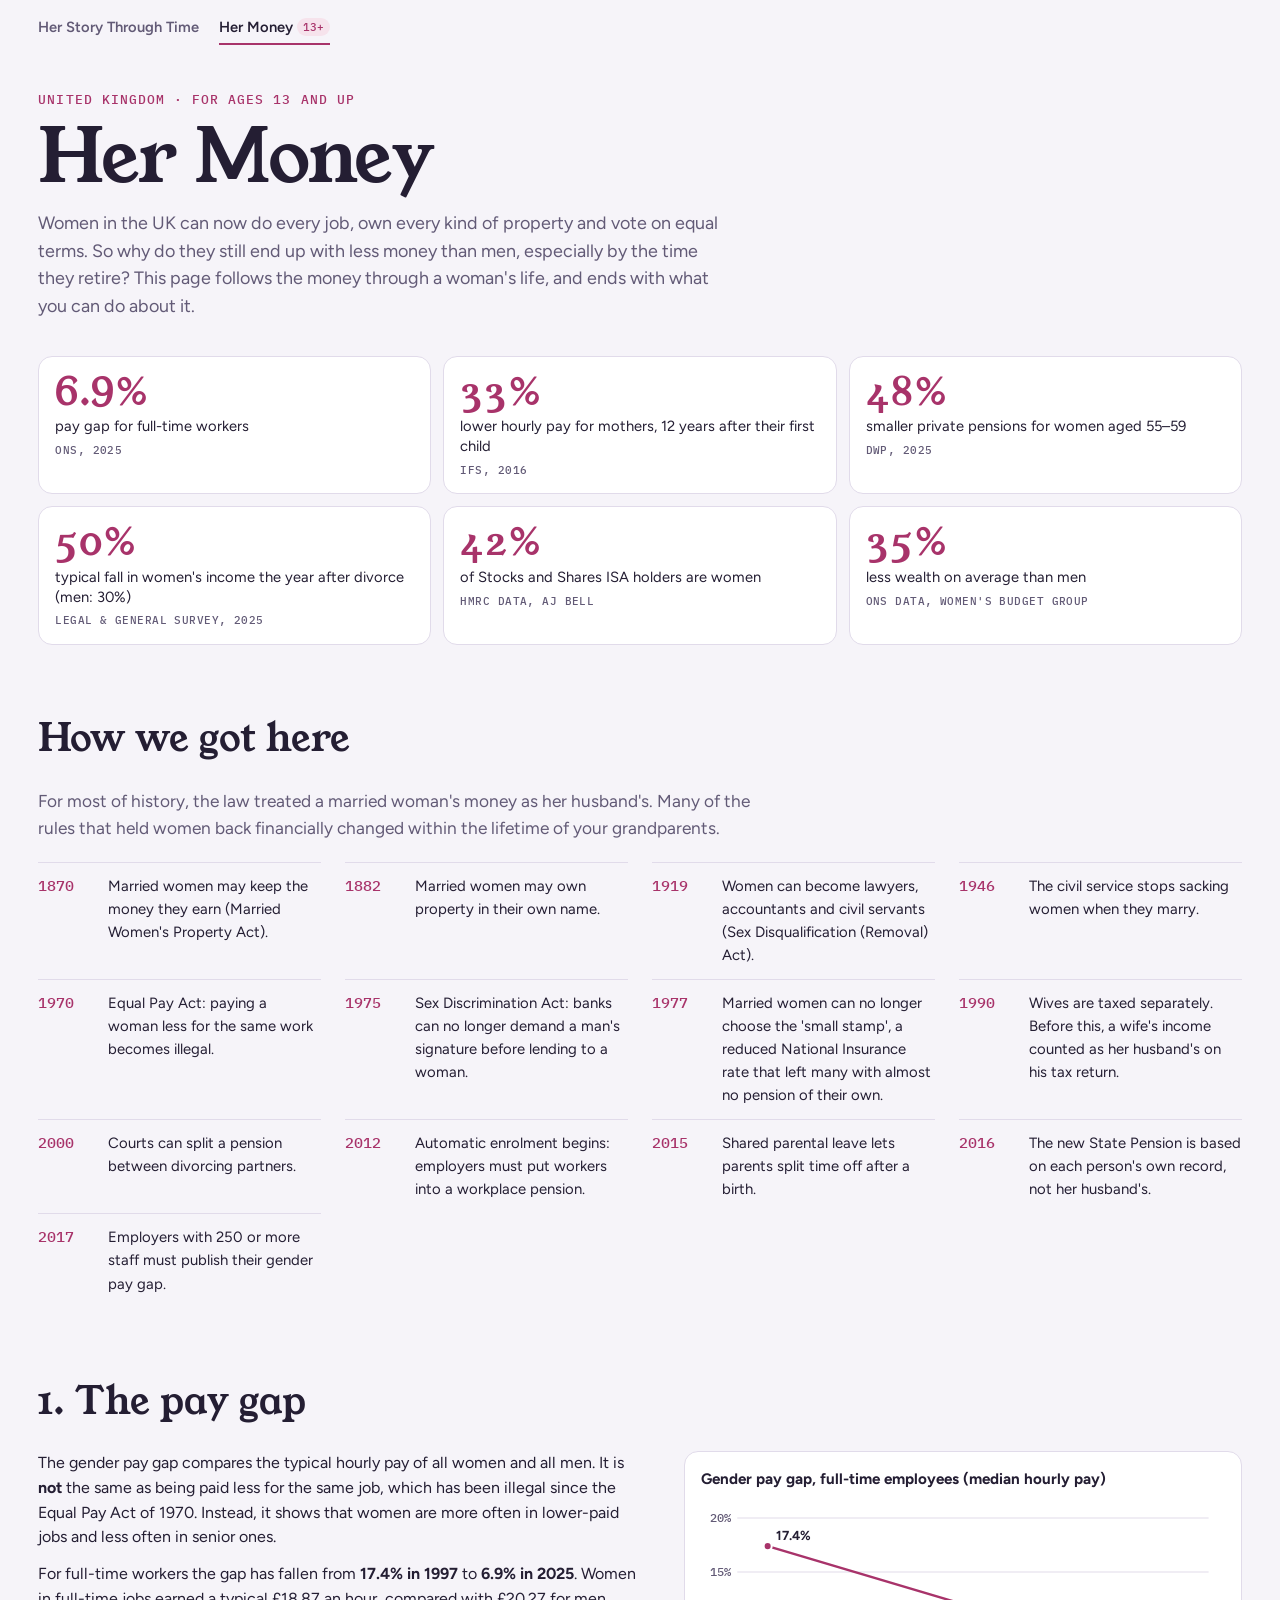
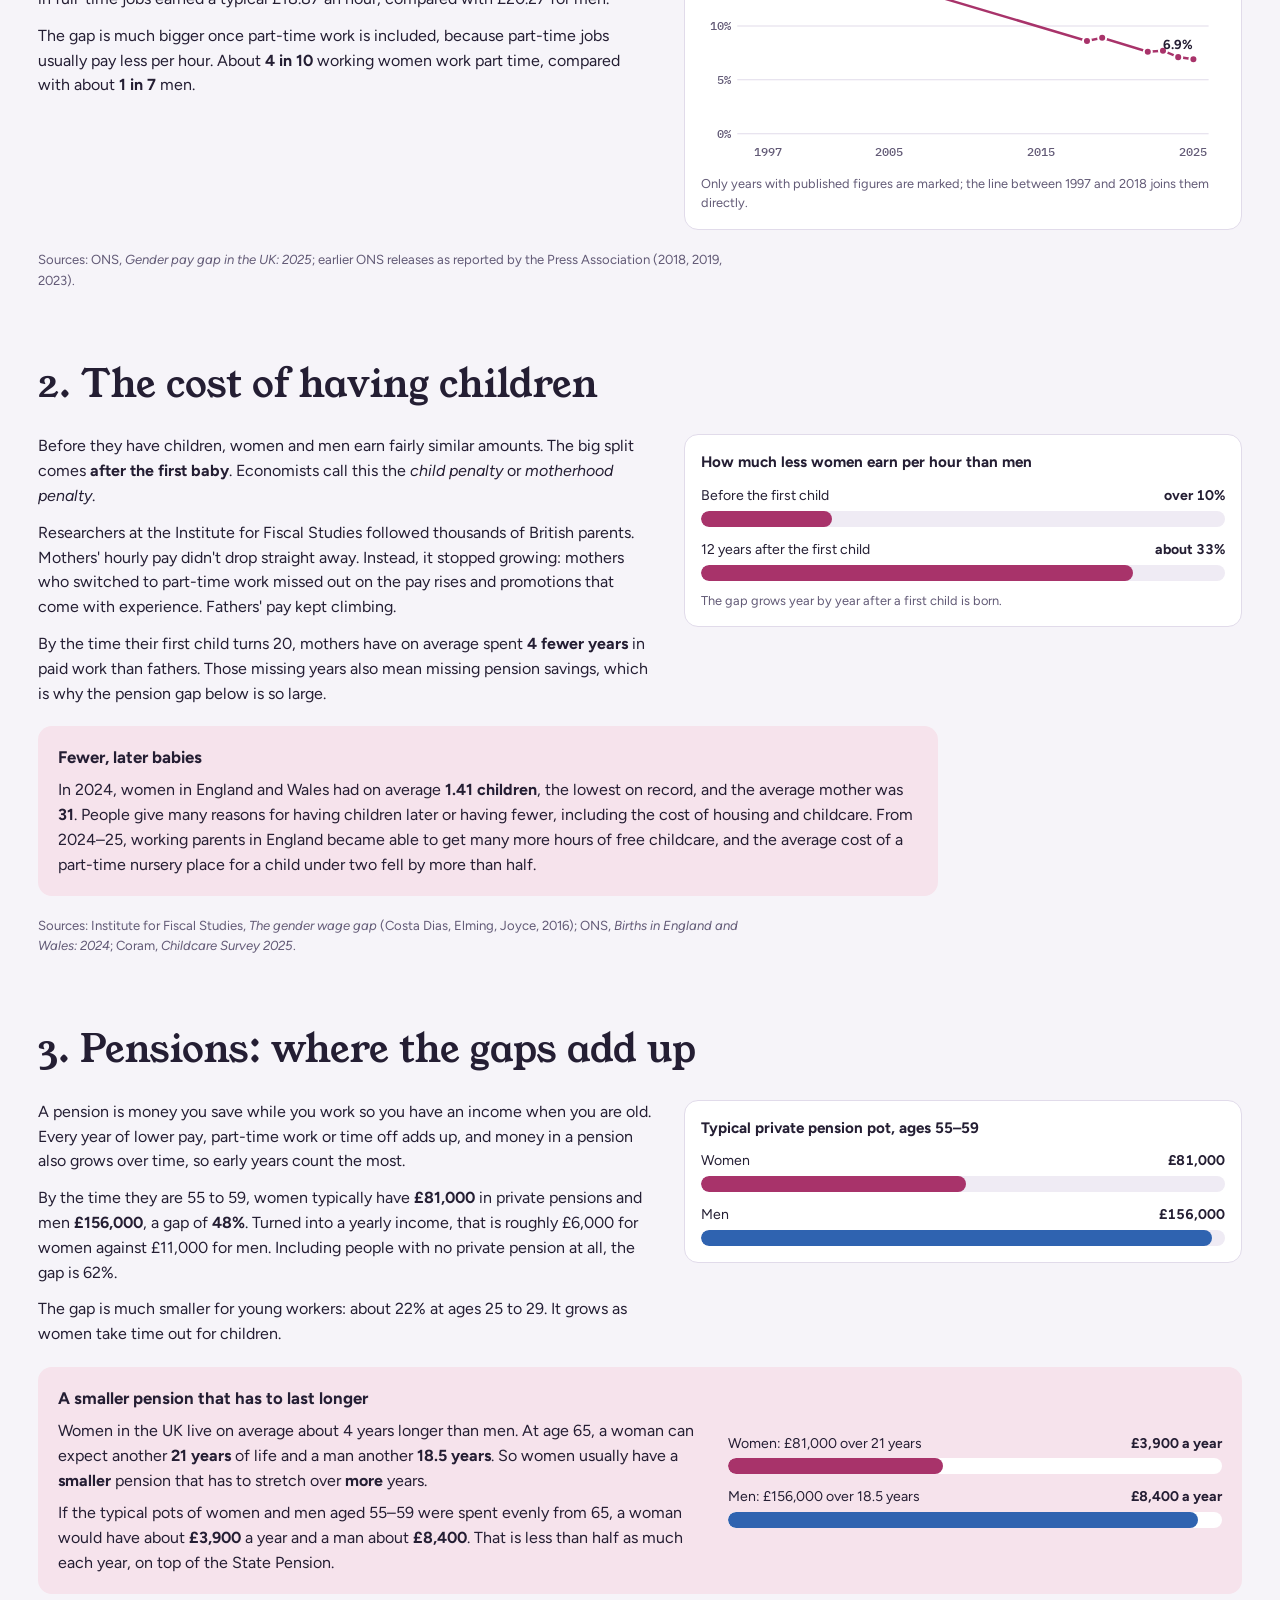
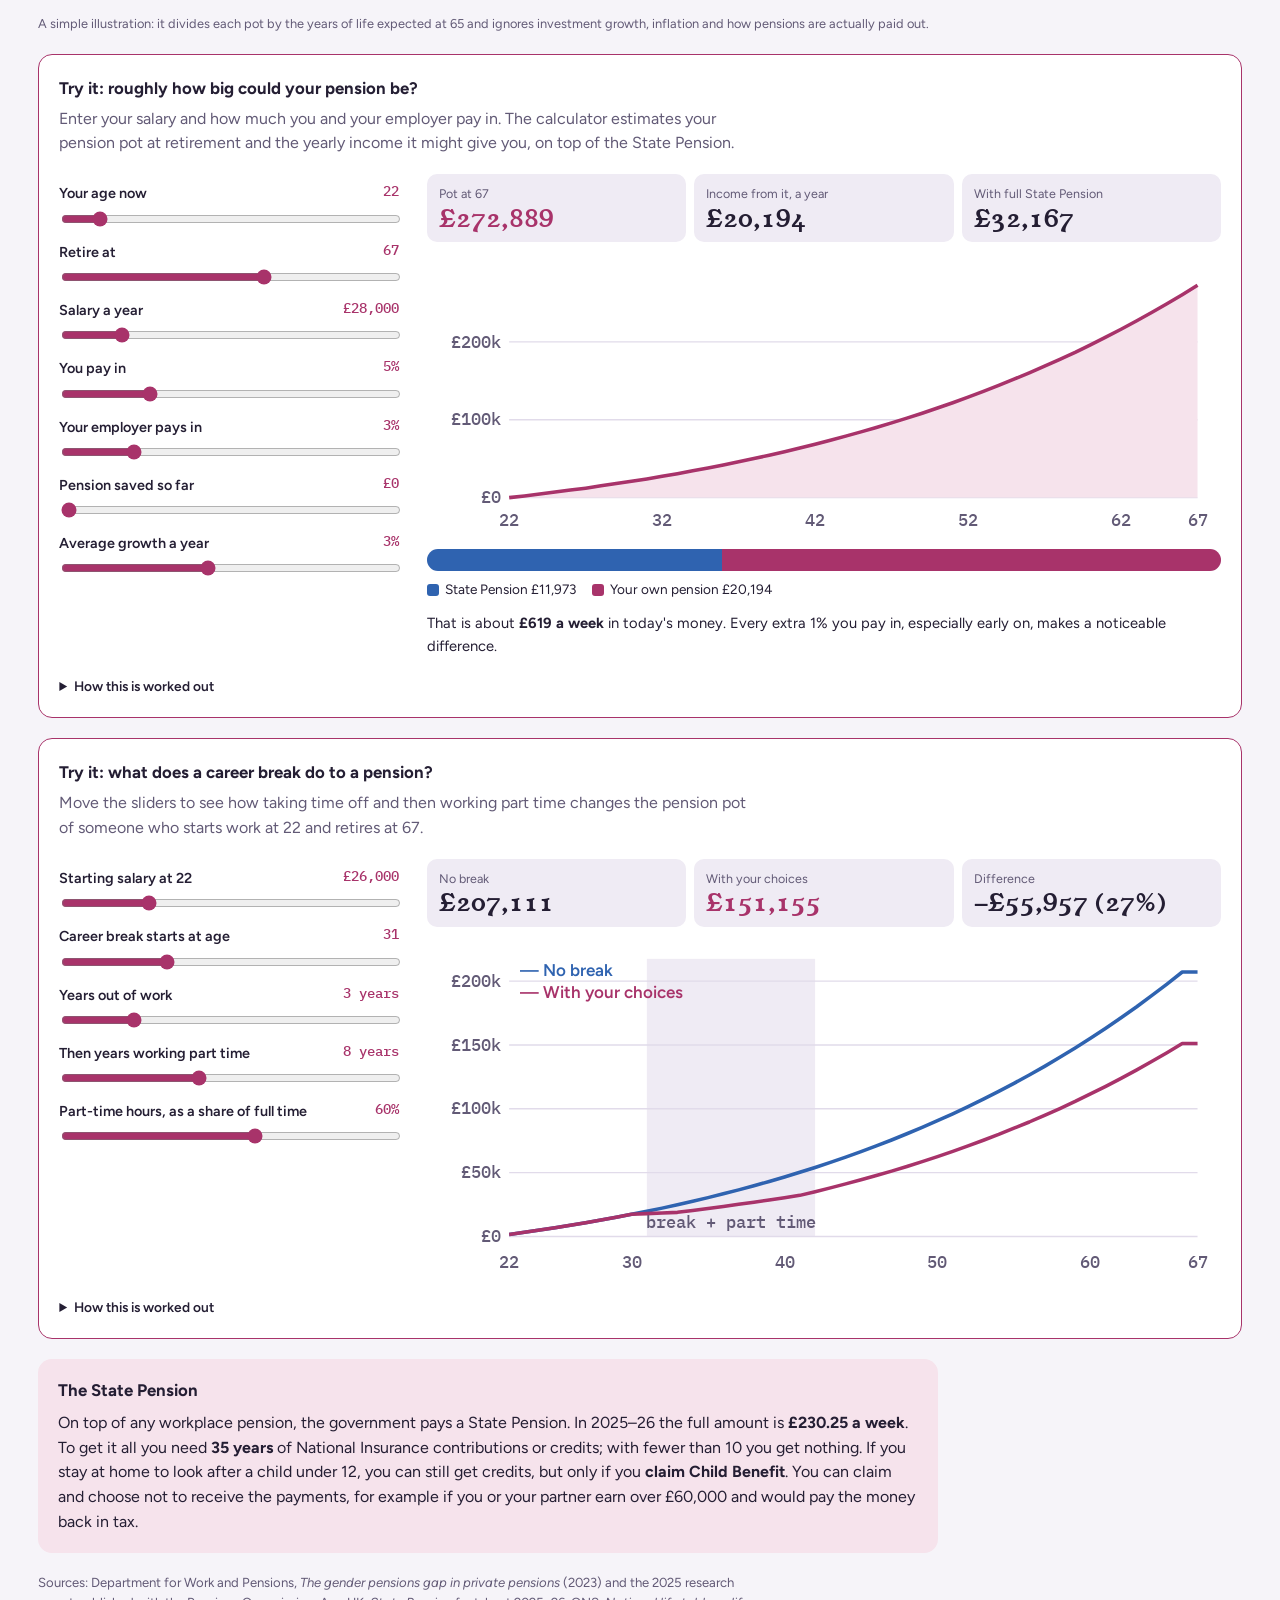
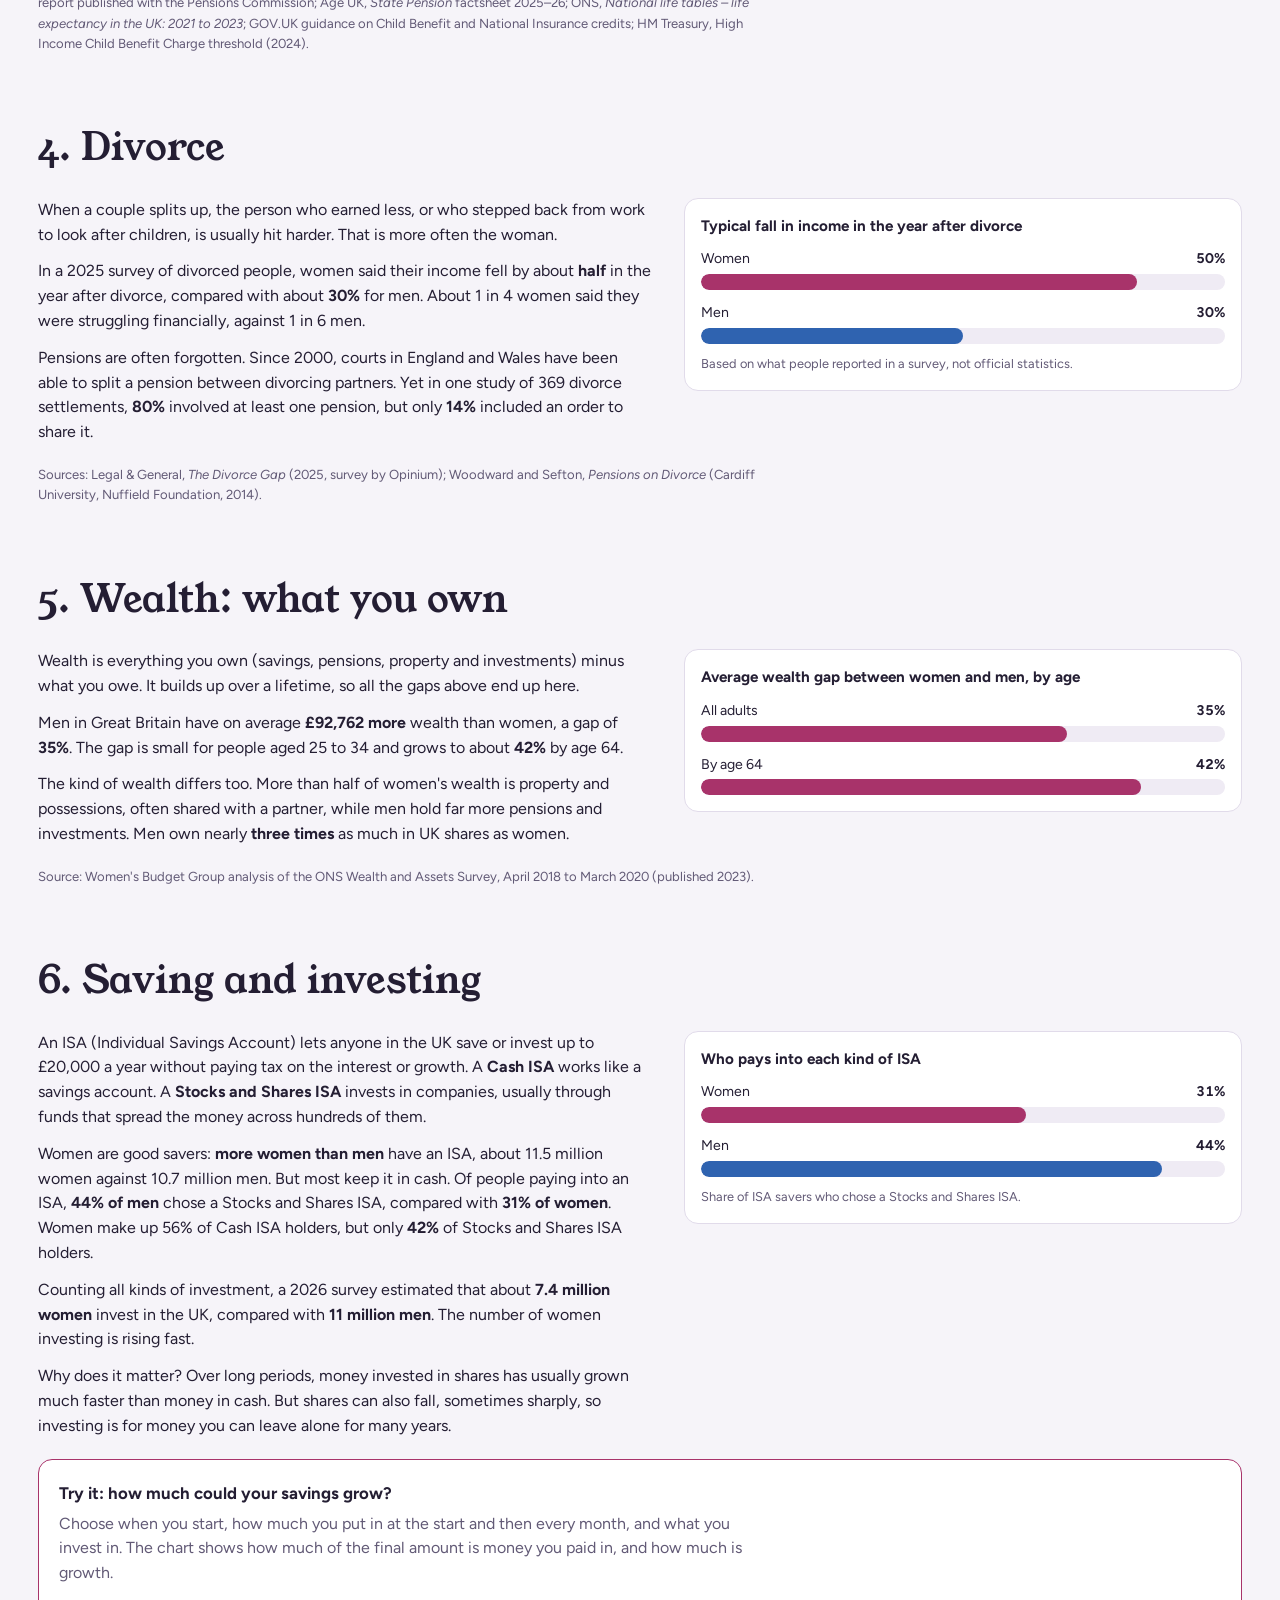
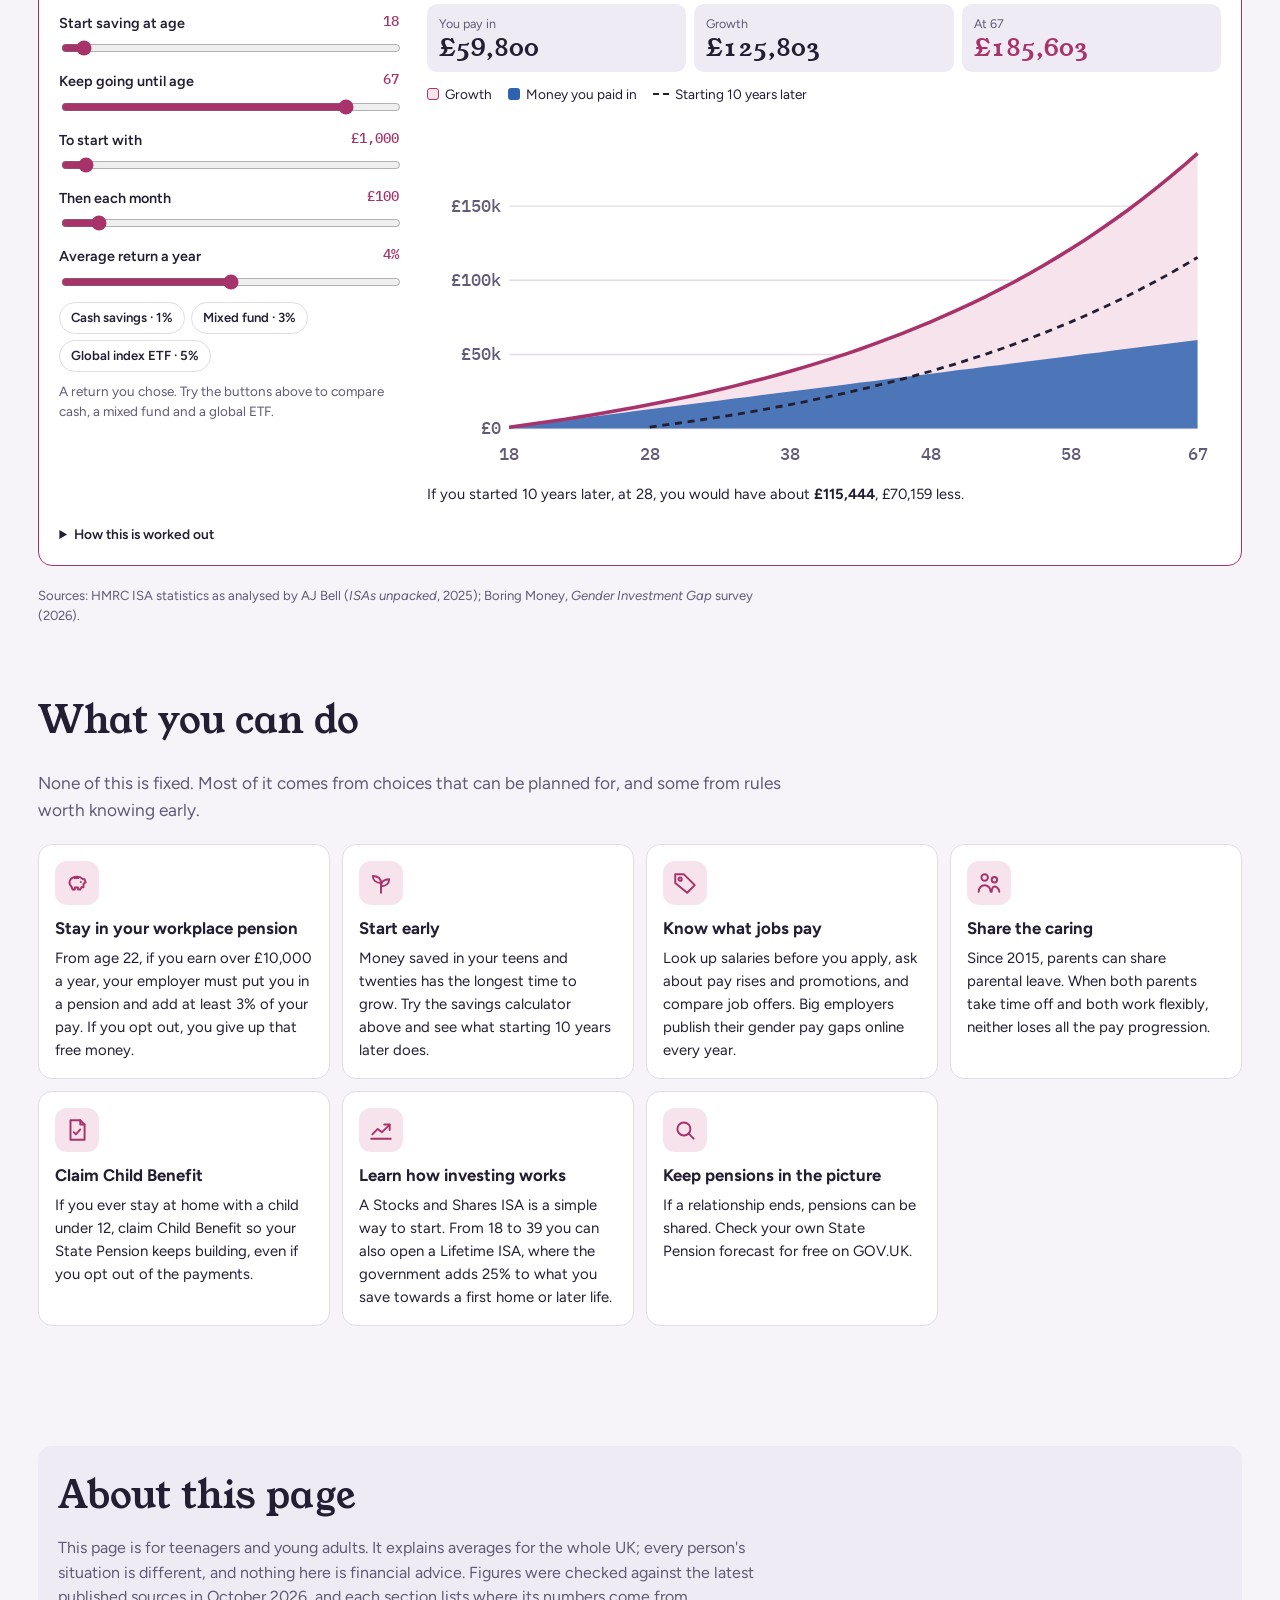
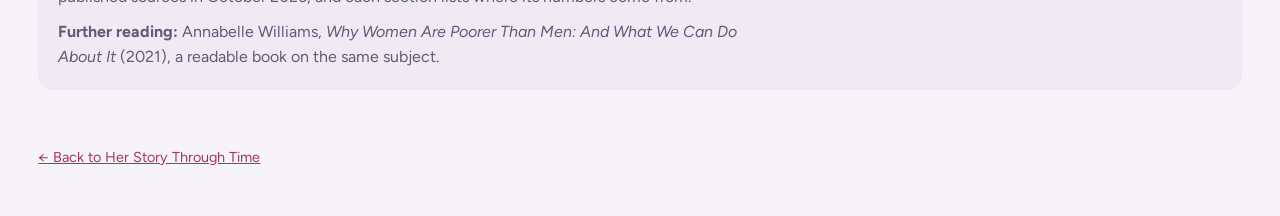
==== commit dde5dbf8: "Add a rough pension calculator to Her Money Estimates the pension pot at retirement from age, salary" ====
--- a/her-money.html
+++ b/her-money.html
@@ -125,6 +125,45 @@
       <div class="gapbars" id="perYearBars"></div>
     </div>
     <p class="chart-note">A simple illustration: it divides each pot by the years of life expected at 65 and ignores investment growth, inflation and how pensions are actually paid out.</p>
+
+    <div class="calc" id="pcalc">
+      <div class="calc-head">
+        <h3>Try it: roughly how big could your pension be?</h3>
+        <p>Enter your salary and how much you and your employer pay in. The calculator estimates your pension pot at retirement and the yearly income it might give you, on top of the State Pension.</p>
+      </div>
+      <div class="calc-body">
+        <form class="calc-inputs" id="pForm">
+          <label for="pAge">Your age now <output id="pAgeOut"></output></label>
+          <input type="range" id="pAge" min="18" max="60" step="1" value="22">
+          <label for="pRetire">Retire at <output id="pRetireOut"></output></label>
+          <input type="range" id="pRetire" min="55" max="75" step="1" value="67">
+          <label for="pSalary">Salary a year <output id="pSalaryOut"></output></label>
+          <input type="range" id="pSalary" min="10000" max="120000" step="1000" value="28000">
+          <label for="pYou">You pay in <output id="pYouOut"></output></label>
+          <input type="range" id="pYou" min="0" max="20" step="1" value="5">
+          <label for="pEmp">Your employer pays in <output id="pEmpOut"></output></label>
+          <input type="range" id="pEmp" min="0" max="15" step="1" value="3">
+          <label for="pPot">Pension saved so far <output id="pPotOut"></output></label>
+          <input type="range" id="pPot" min="0" max="200000" step="1000" value="0">
+          <label for="pGrowth">Average growth a year <output id="pGrowthOut"></output></label>
+          <input type="range" id="pGrowth" min="0" max="7" step="0.5" value="3">
+        </form>
+        <div class="calc-out">
+          <div class="calc-figs">
+            <div><span class="fig-label" id="pPotLabel">Pot at 67</span><span class="fig-num accent" id="pPotEnd"></span></div>
+            <div><span class="fig-label">Income from it, a year</span><span class="fig-num" id="pIncome"></span></div>
+            <div><span class="fig-label">With full State Pension</span><span class="fig-num" id="pTotal"></span></div>
+          </div>
+          <div id="pChart"></div>
+          <div class="income-bar" id="pBar"></div>
+          <p class="late" id="pNote"></p>
+        </div>
+      </div>
+      <details class="assumptions">
+        <summary>How this is worked out</summary>
+        <p>A rough estimate in today's money, not financial advice. Contributions are a percentage of your whole salary (the legal minimum is 8% in total, with at least 3% from your employer, on earnings between £6,240 and £50,270). Your salary rises 1.5% a year above inflation. The pot is turned into a yearly income at about 7% a year if you retire at 65, a typical rate for a lifelong income (annuity) in 2025; the rate is lower if you retire earlier and higher if later. The full new State Pension is £230.25 a week in 2025–26, about £11,970 a year, and needs 35 years of National Insurance. It is only paid from State Pension age (currently 66, rising to 67 from 2026–28).</p>
+      </details>
+    </div>
 
     <div class="calc" id="calc">
       <div class="calc-head">
--- a/css/money.css
+++ b/css/money.css
@@ -75,6 +75,12 @@
 @media (max-width: 800px) { .longer { grid-template-columns: 1fr; } }
 .presets { display: flex; flex-wrap: wrap; gap: 6px; margin-top: 6px; }
 .presets button { border: 1.5px solid var(--line); background: var(--surface); border-radius: 999px; padding: 5px 11px; font-size: .82rem; font-weight: 600; cursor: pointer; }
+.income-bar { display: grid; gap: 8px; }
+.income-track { display: flex; height: 22px; border-radius: 99px; overflow: hidden; background: var(--sunk); }
+.seg { display: block; height: 100%; }
+.seg-state { background: var(--men); }
+.seg-own { background: var(--accent); }
+.sw-own { background: var(--accent); }
 .preset-note { font-size: .84rem; color: var(--muted); margin-top: 6px; line-height: 1.45; }
 .preset-note b { color: var(--ink); }
 .presets button:hover { border-color: var(--accent); }
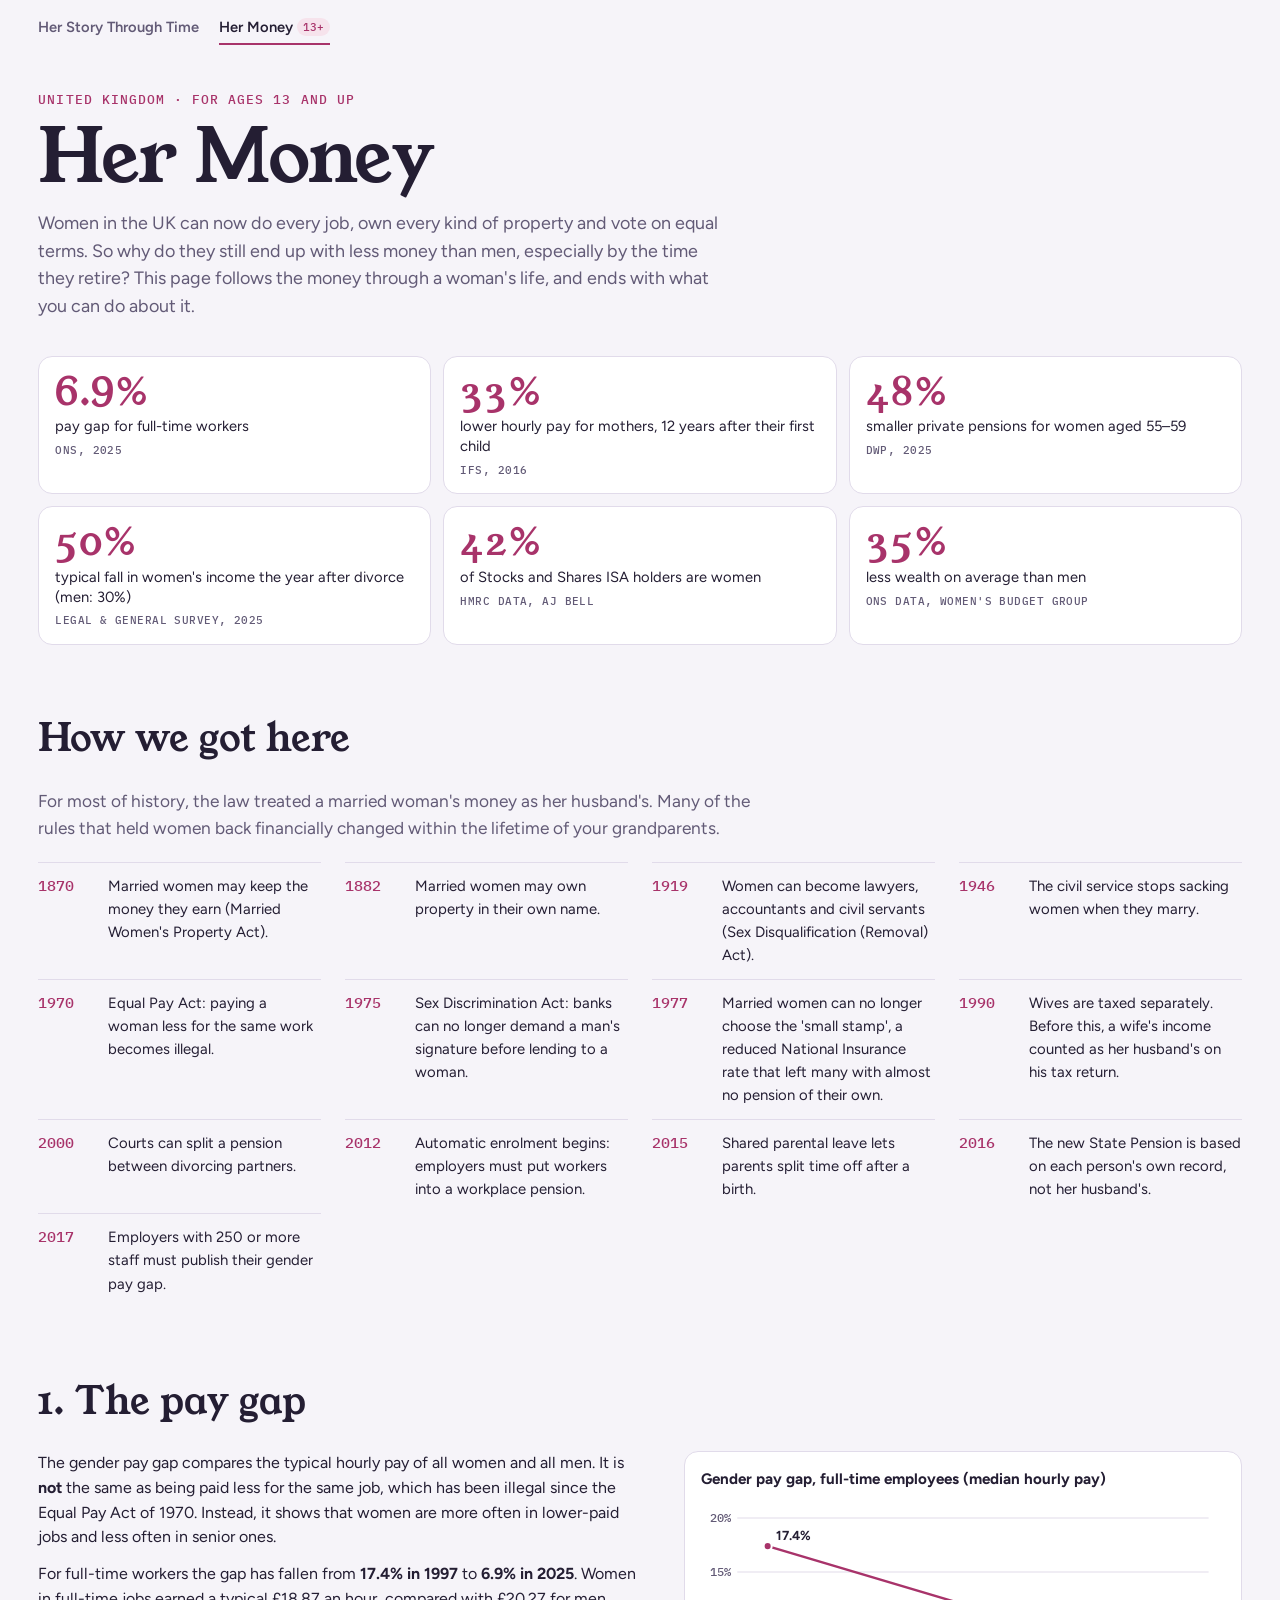
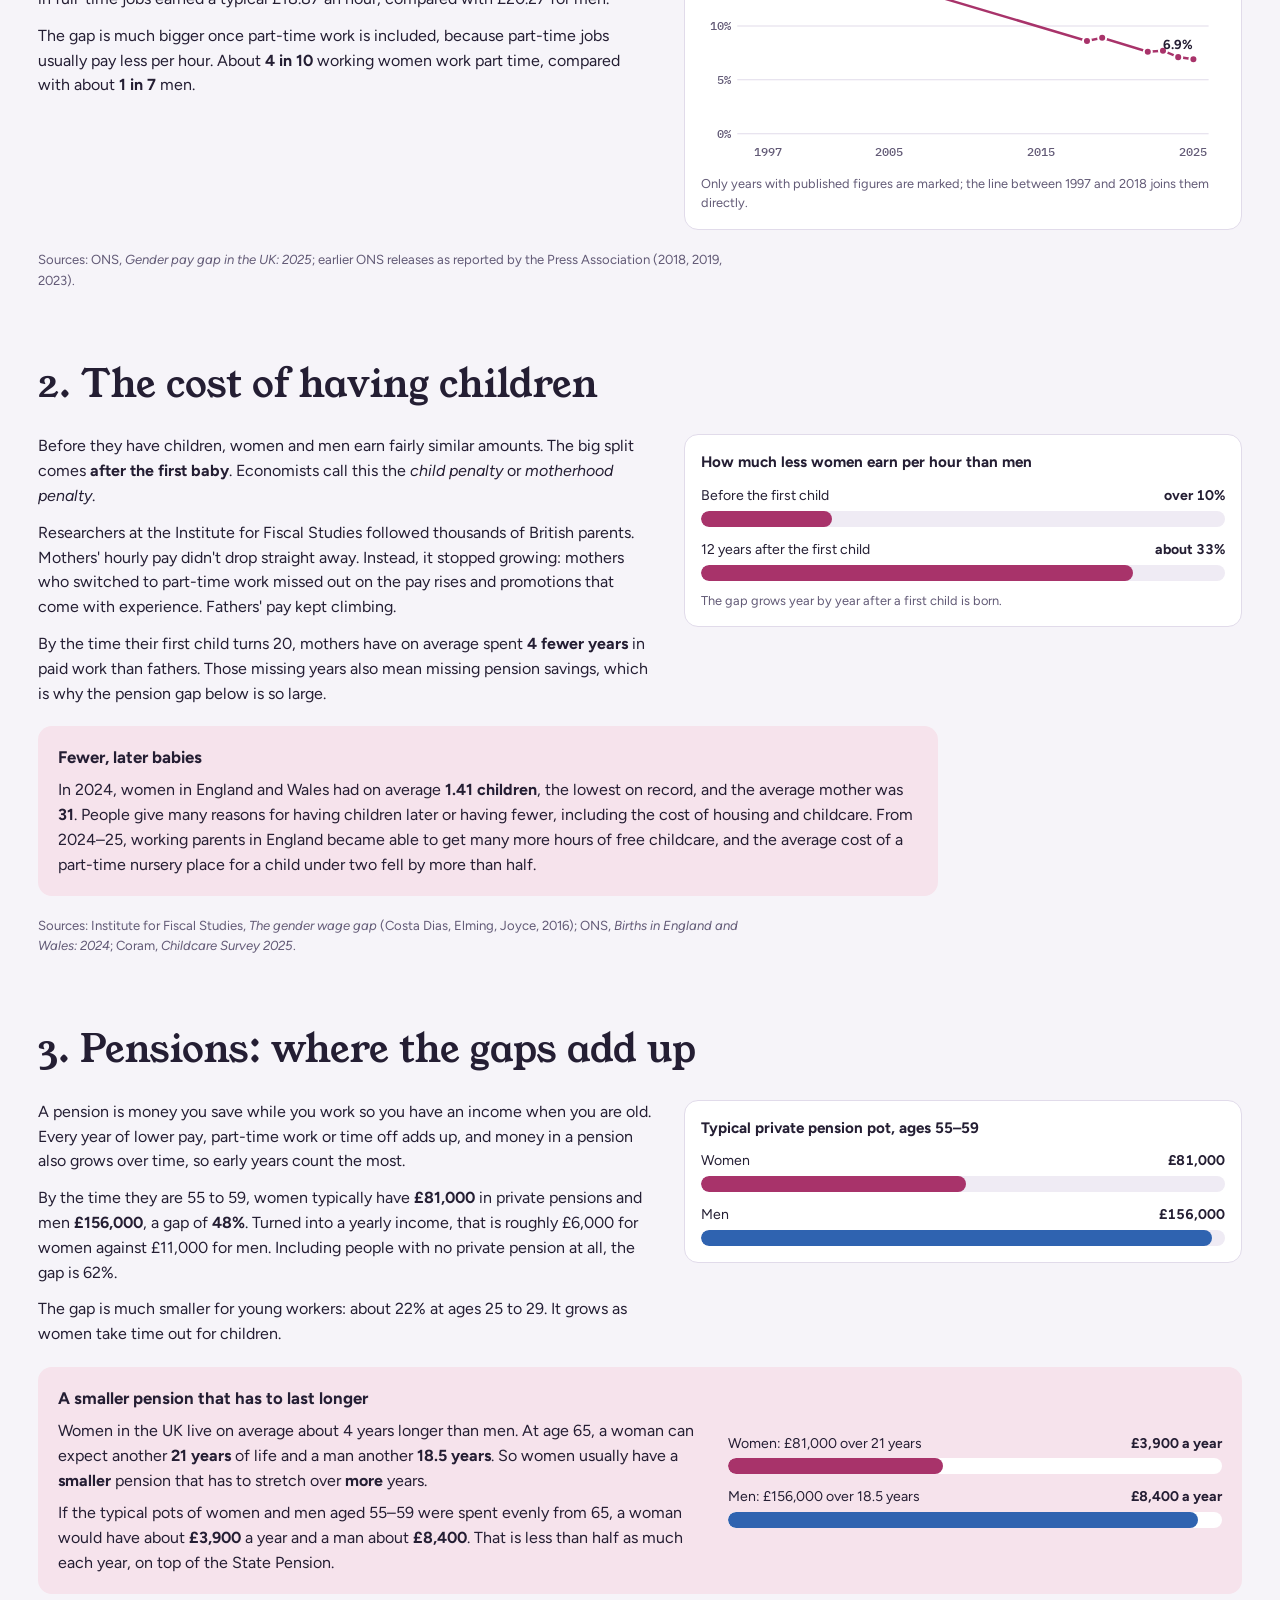
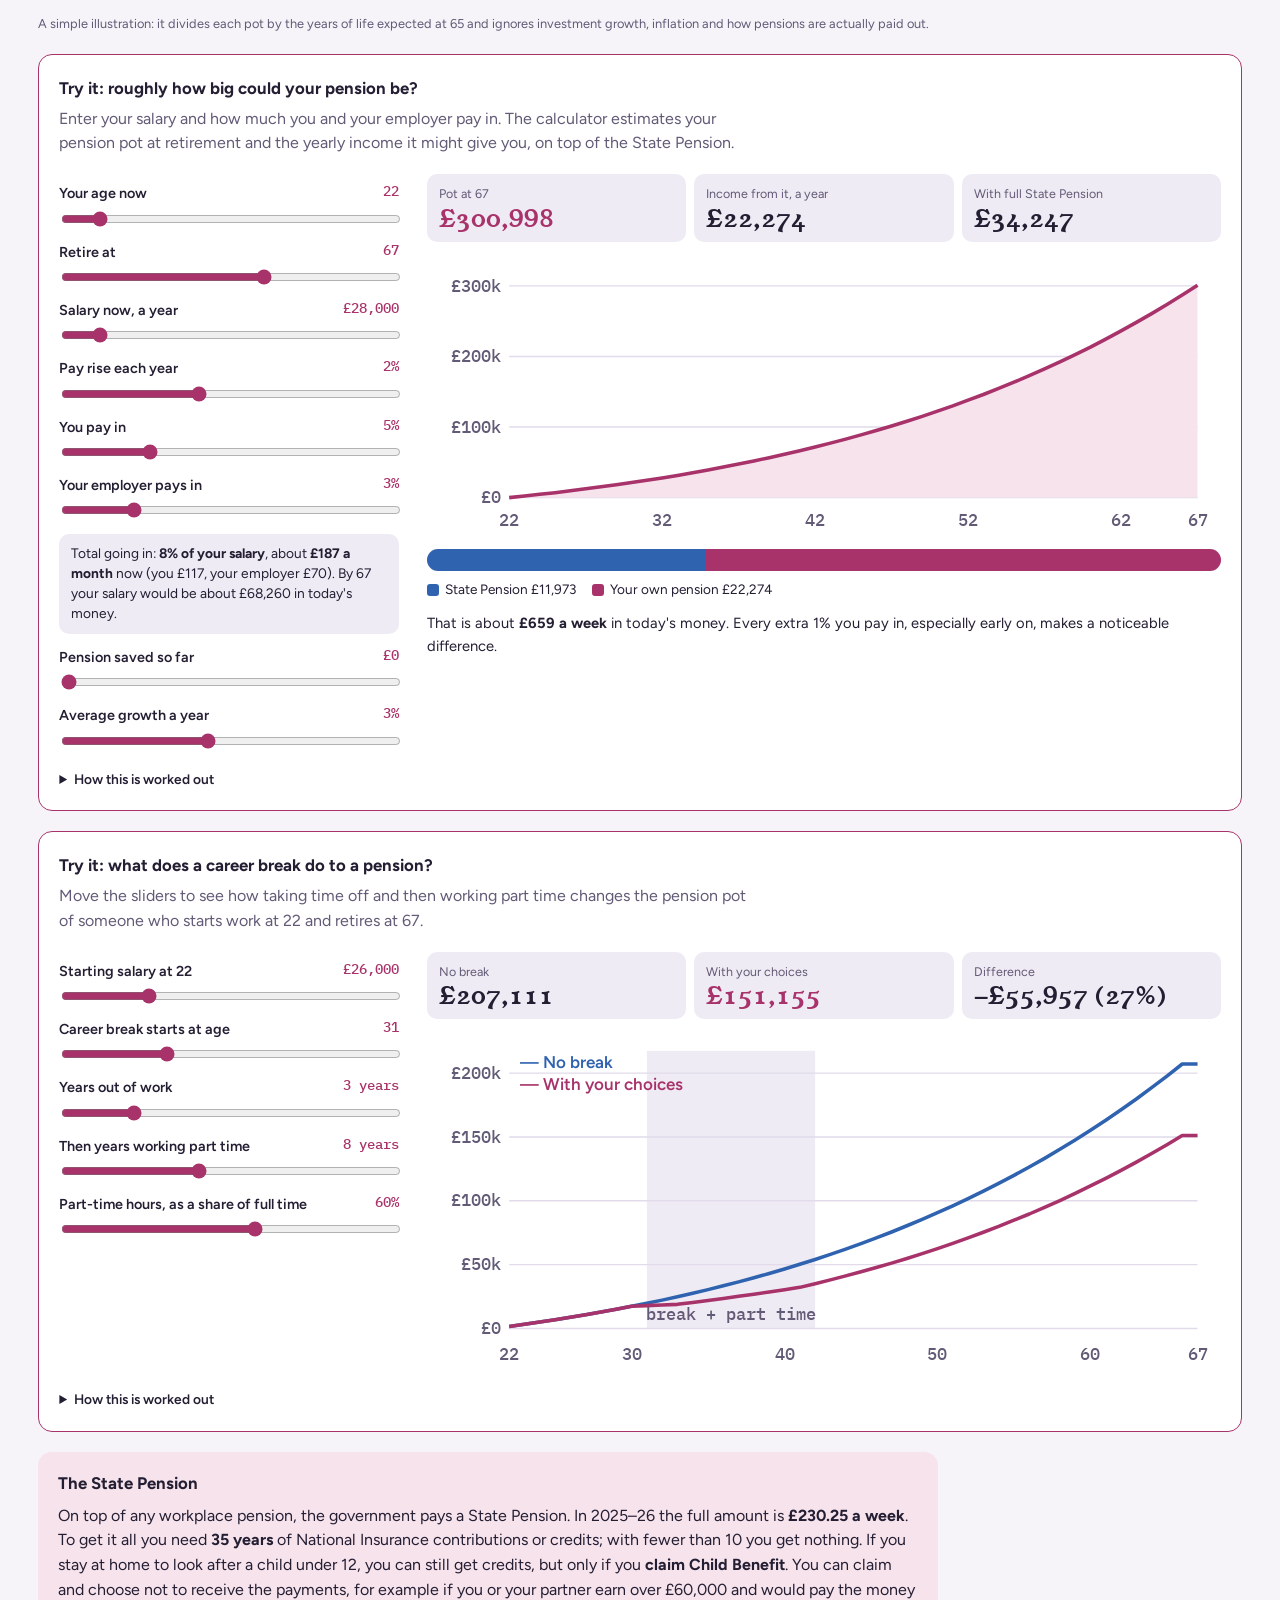
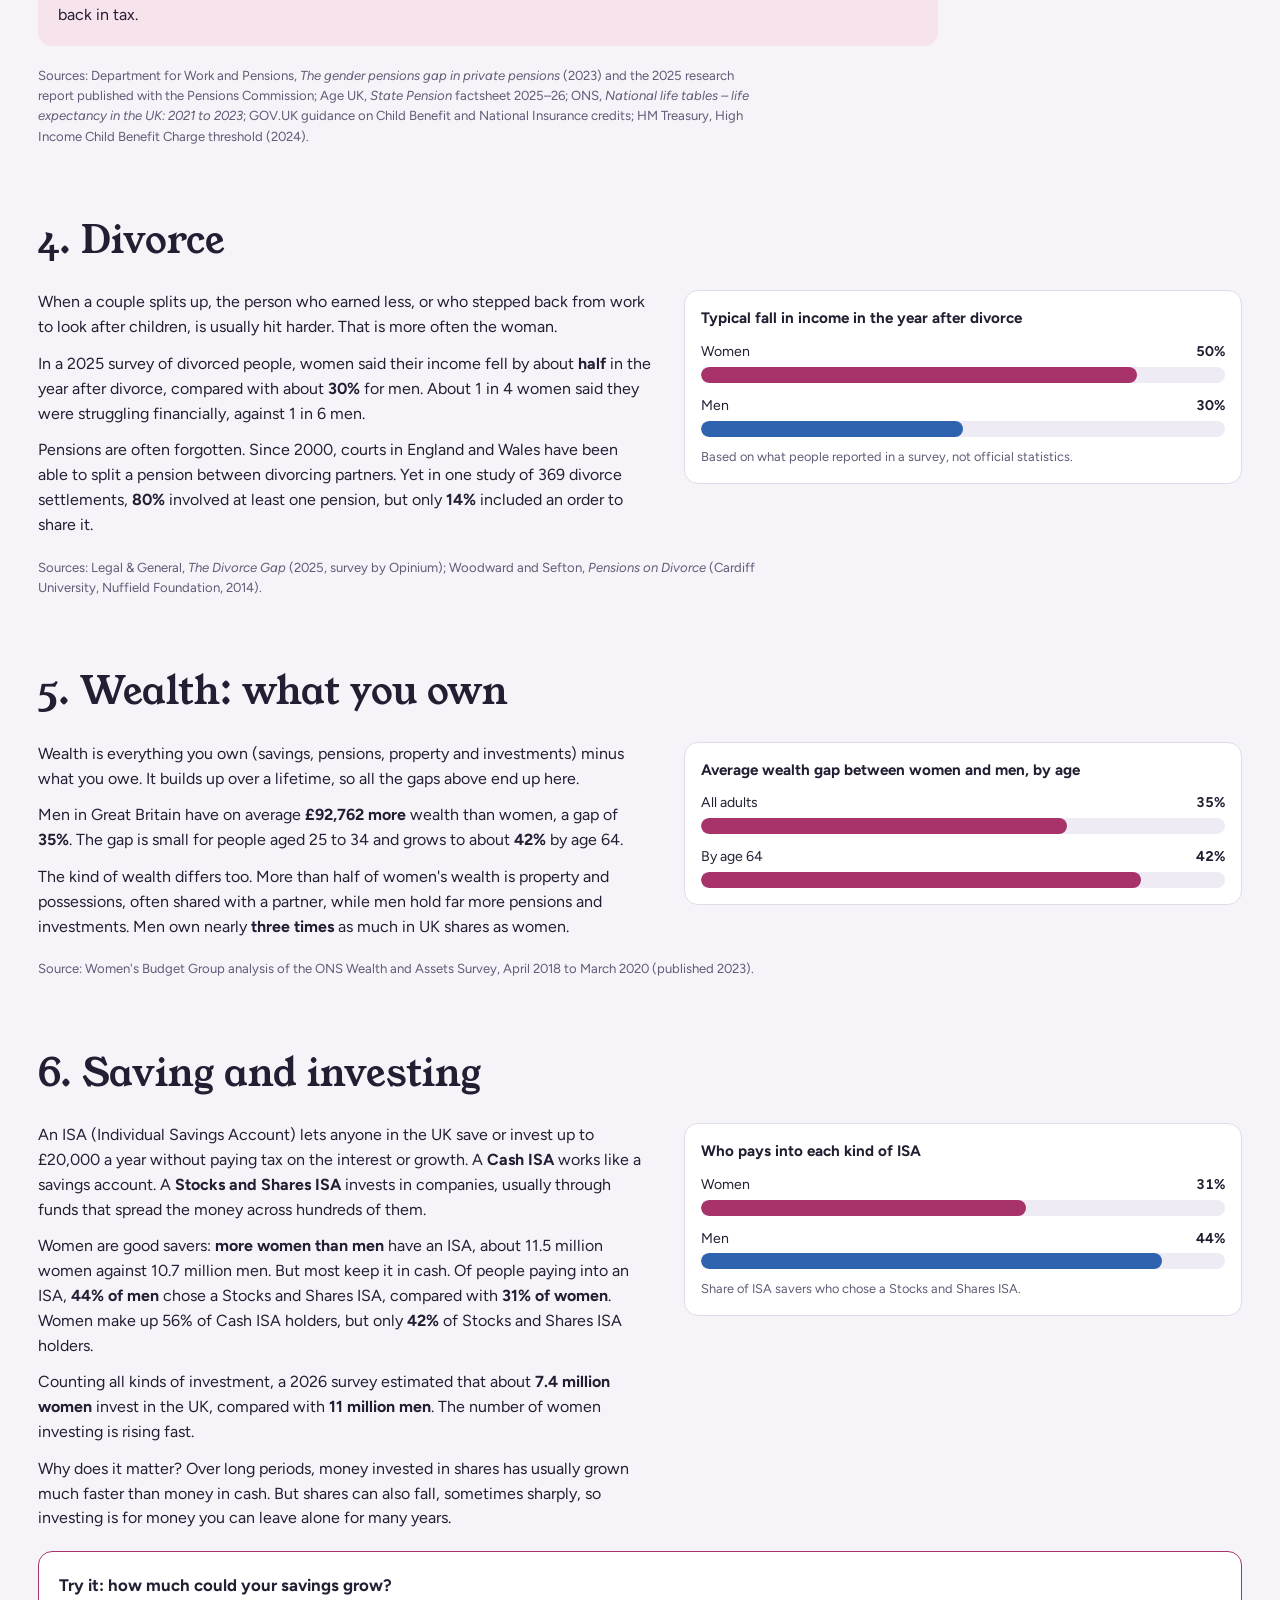
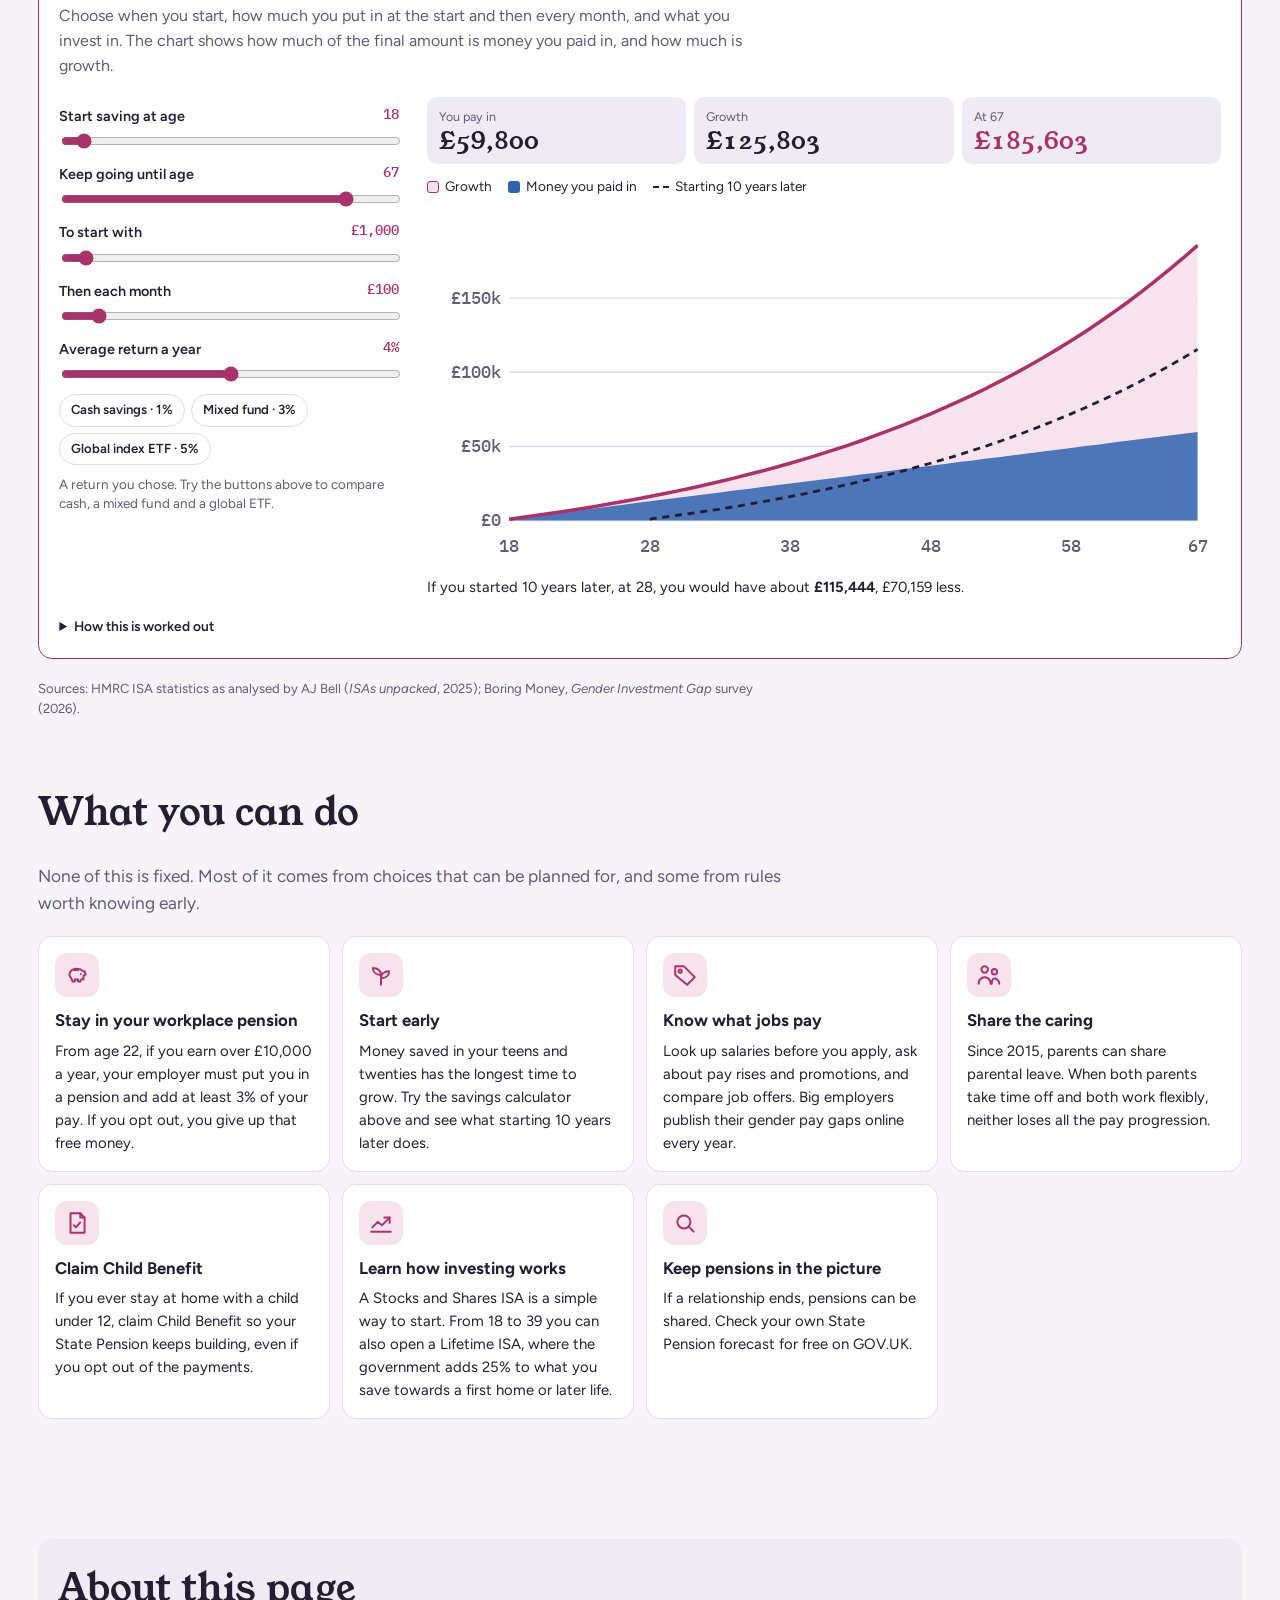
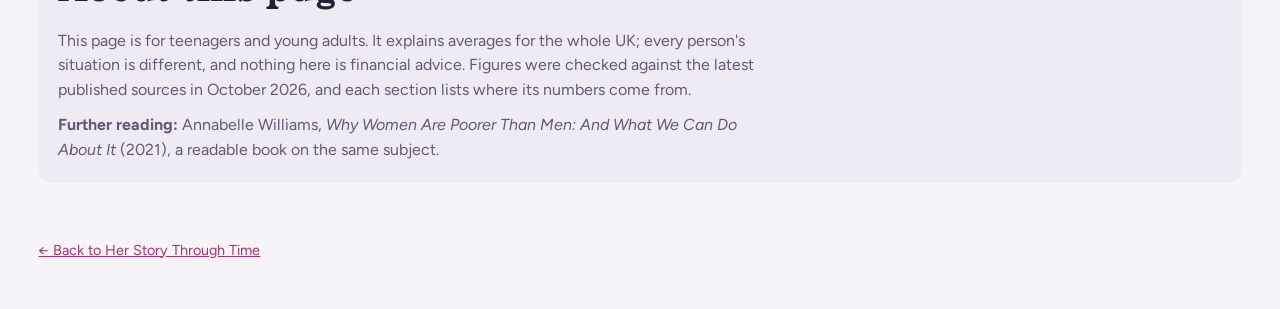
==== commit ce6c171b: "Show pension contributions and add a pay-rise slider The rough pension calculator now shows the tota" ====
--- a/her-money.html
+++ b/her-money.html
@@ -137,12 +137,15 @@
           <input type="range" id="pAge" min="18" max="60" step="1" value="22">
           <label for="pRetire">Retire at <output id="pRetireOut"></output></label>
           <input type="range" id="pRetire" min="55" max="75" step="1" value="67">
-          <label for="pSalary">Salary a year <output id="pSalaryOut"></output></label>
-          <input type="range" id="pSalary" min="10000" max="120000" step="1000" value="28000">
+          <label for="pSalary">Salary now, a year <output id="pSalaryOut"></output></label>
+          <input type="range" id="pSalary" min="10000" max="200000" step="1000" value="28000">
+          <label for="pRaise">Pay rise each year <output id="pRaiseOut"></output></label>
+          <input type="range" id="pRaise" min="0" max="5" step="0.5" value="2">
           <label for="pYou">You pay in <output id="pYouOut"></output></label>
           <input type="range" id="pYou" min="0" max="20" step="1" value="5">
           <label for="pEmp">Your employer pays in <output id="pEmpOut"></output></label>
           <input type="range" id="pEmp" min="0" max="15" step="1" value="3">
+          <p class="contrib" id="pContrib"></p>
           <label for="pPot">Pension saved so far <output id="pPotOut"></output></label>
           <input type="range" id="pPot" min="0" max="200000" step="1000" value="0">
           <label for="pGrowth">Average growth a year <output id="pGrowthOut"></output></label>
@@ -161,7 +164,7 @@
       </div>
       <details class="assumptions">
         <summary>How this is worked out</summary>
-        <p>A rough estimate in today's money, not financial advice. Contributions are a percentage of your whole salary (the legal minimum is 8% in total, with at least 3% from your employer, on earnings between £6,240 and £50,270). Your salary rises 1.5% a year above inflation. The pot is turned into a yearly income at about 7% a year if you retire at 65, a typical rate for a lifelong income (annuity) in 2025; the rate is lower if you retire earlier and higher if later. The full new State Pension is £230.25 a week in 2025–26, about £11,970 a year, and needs 35 years of National Insurance. It is only paid from State Pension age (currently 66, rising to 67 from 2026–28).</p>
+        <p>A rough estimate in today's money, not financial advice. Contributions are a percentage of your whole salary (the legal minimum is 8% in total, with at least 3% from your employer, on earnings between £6,240 and £50,270). Pay rises are counted above inflation, so 2% means your pay buys 2% more each year. The pot is turned into a yearly income at about 7% a year if you retire at 65, a typical rate for a lifelong income (annuity) in 2025; the rate is lower if you retire earlier and higher if later. The full new State Pension is £230.25 a week in 2025–26, about £11,970 a year, and needs 35 years of National Insurance. It is only paid from State Pension age (currently 66, rising to 67 from 2026–28).</p>
       </details>
     </div>
 
--- a/css/money.css
+++ b/css/money.css
@@ -75,6 +75,7 @@
 @media (max-width: 800px) { .longer { grid-template-columns: 1fr; } }
 .presets { display: flex; flex-wrap: wrap; gap: 6px; margin-top: 6px; }
 .presets button { border: 1.5px solid var(--line); background: var(--surface); border-radius: 999px; padding: 5px 11px; font-size: .82rem; font-weight: 600; cursor: pointer; }
+.contrib { margin-top: 10px; padding: 10px 12px; background: var(--sunk); border-radius: 10px; font-size: .86rem; line-height: 1.45; }
 .income-bar { display: grid; gap: 8px; }
 .income-track { display: flex; height: 22px; border-radius: 99px; overflow: hidden; background: var(--sunk); }
 .seg { display: block; height: 100%; }
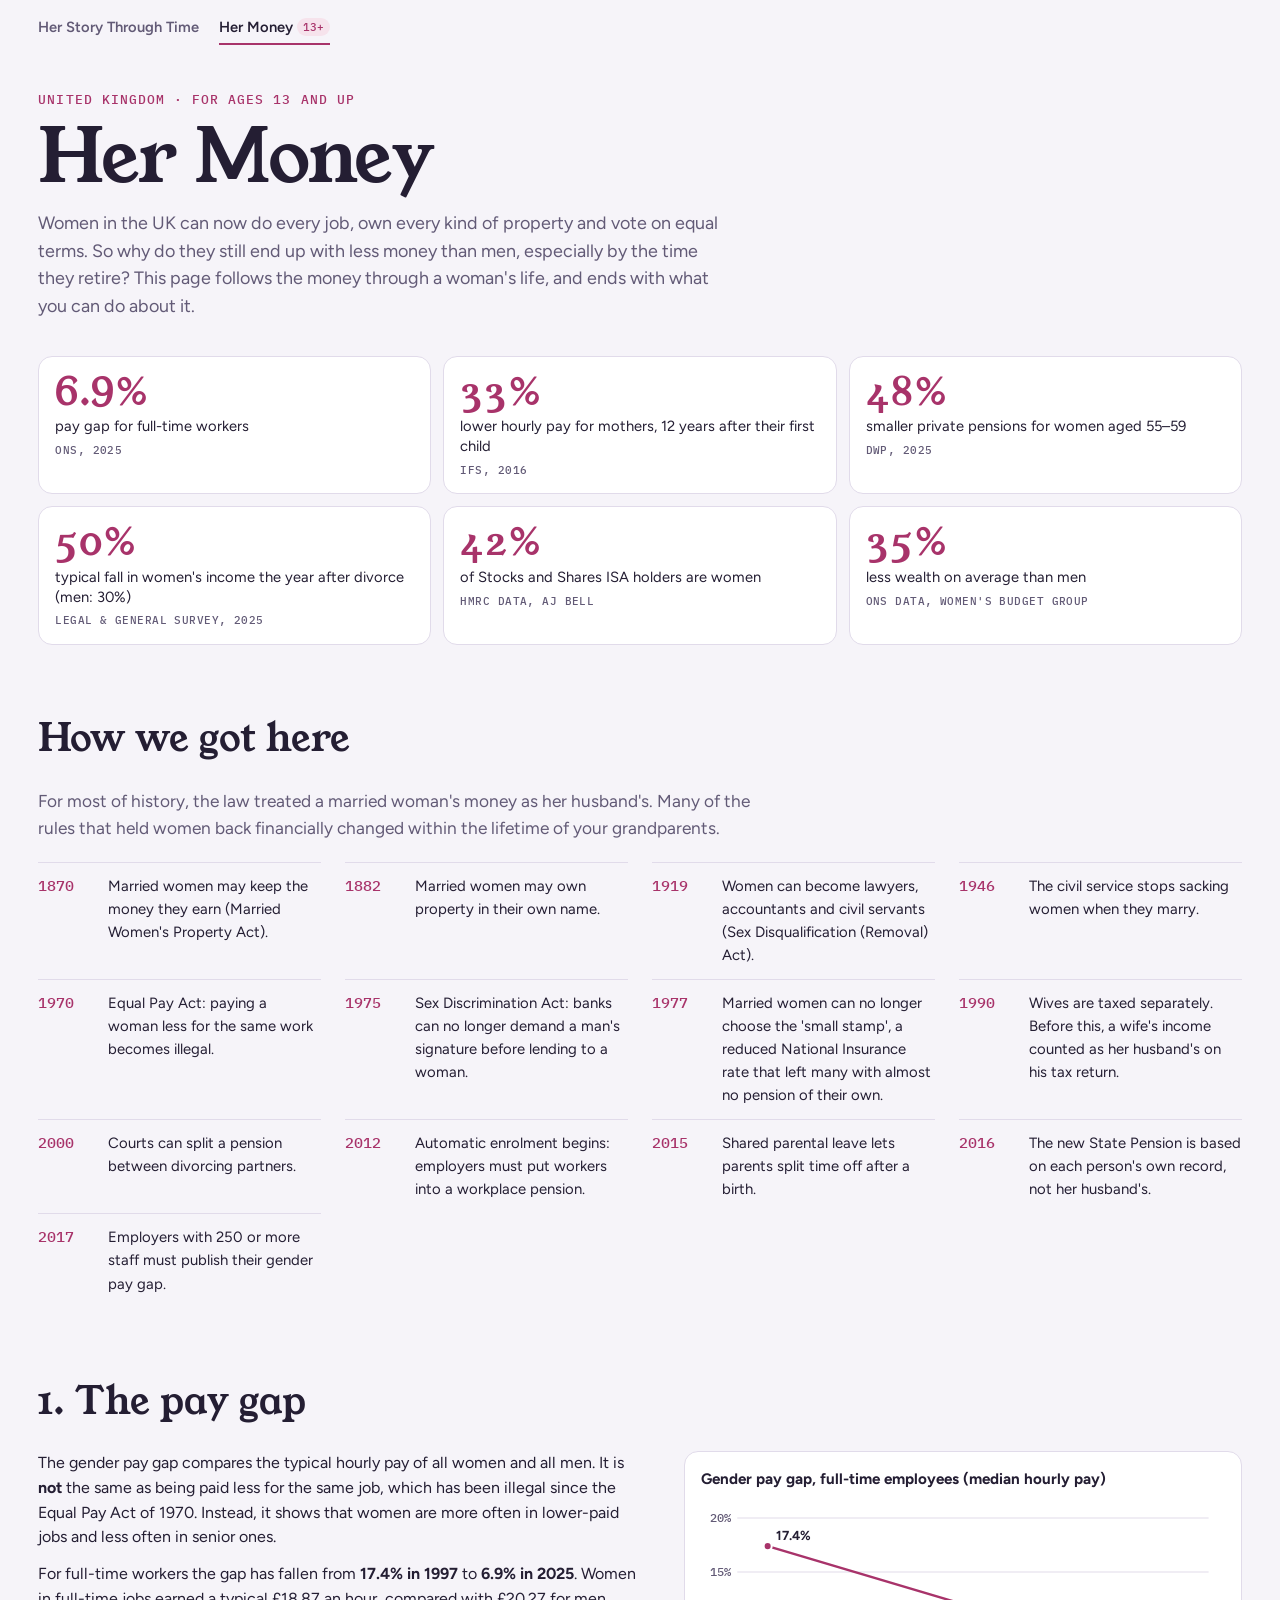
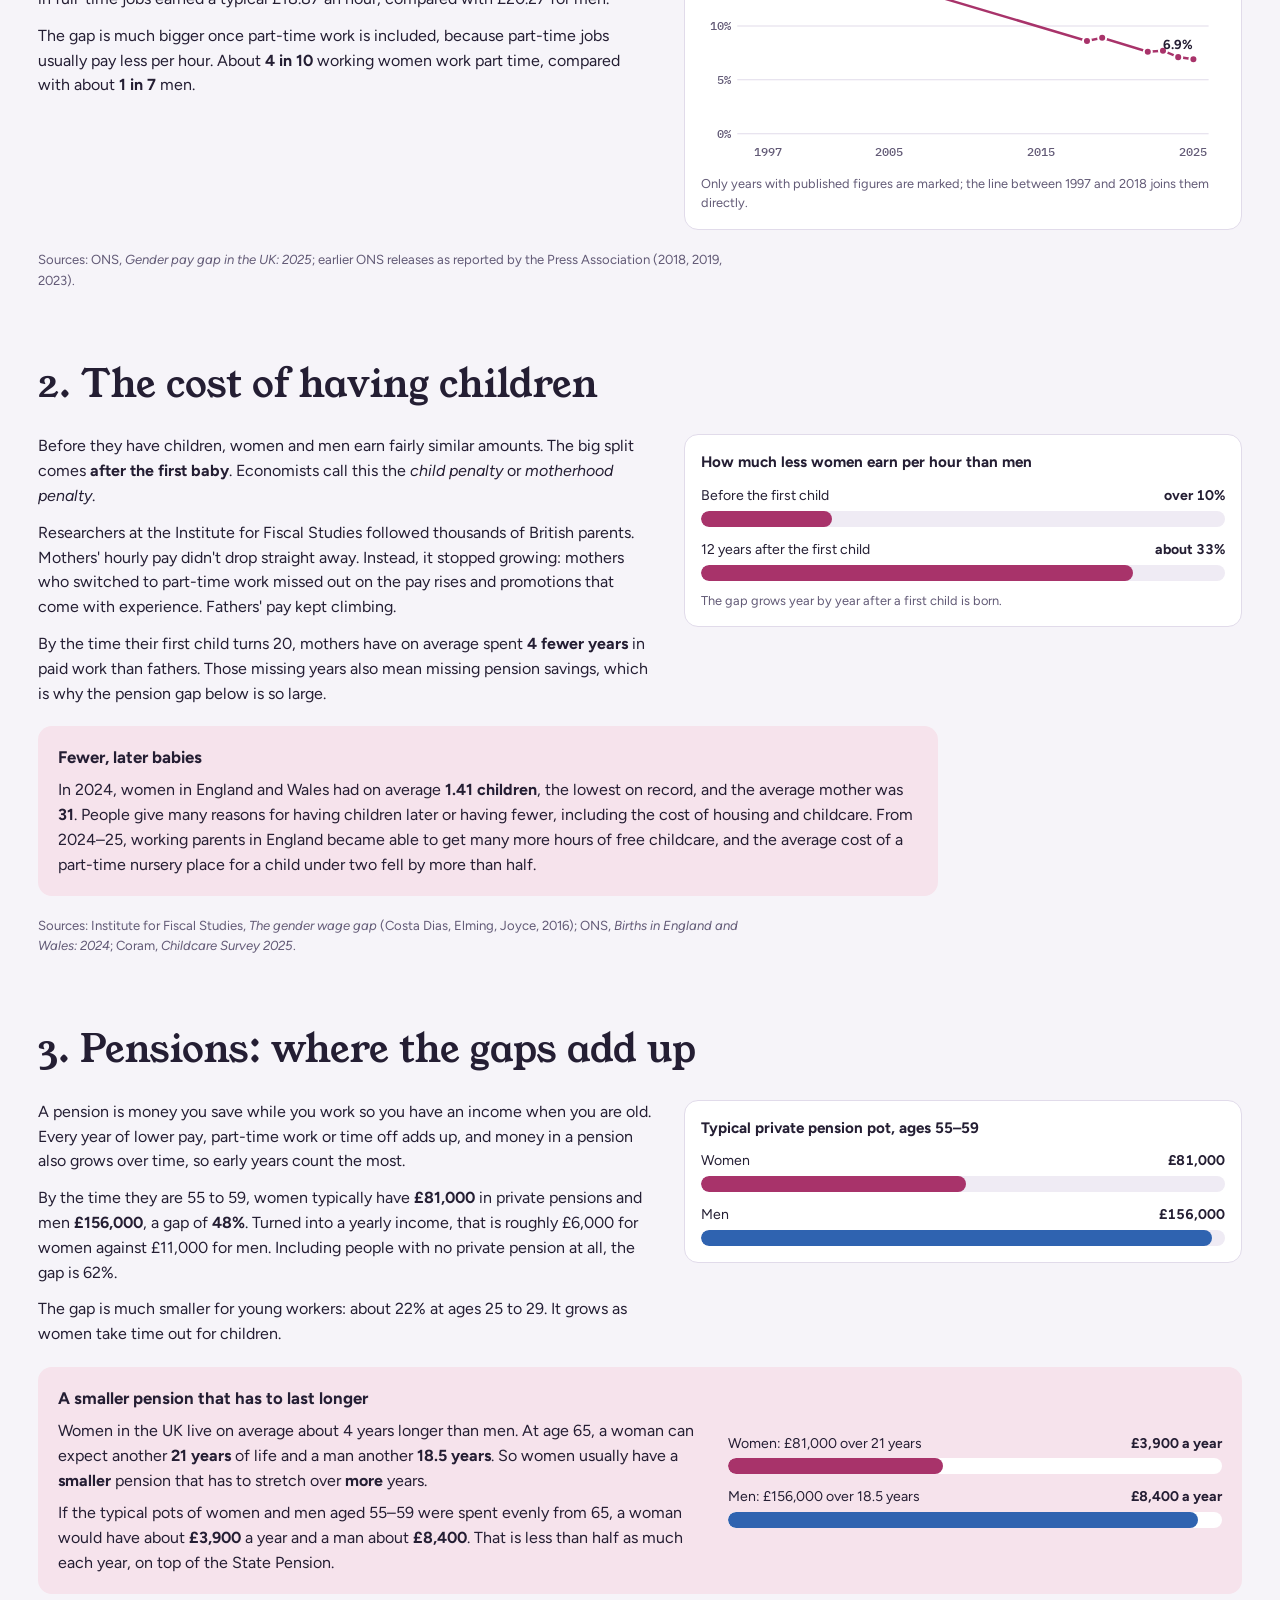
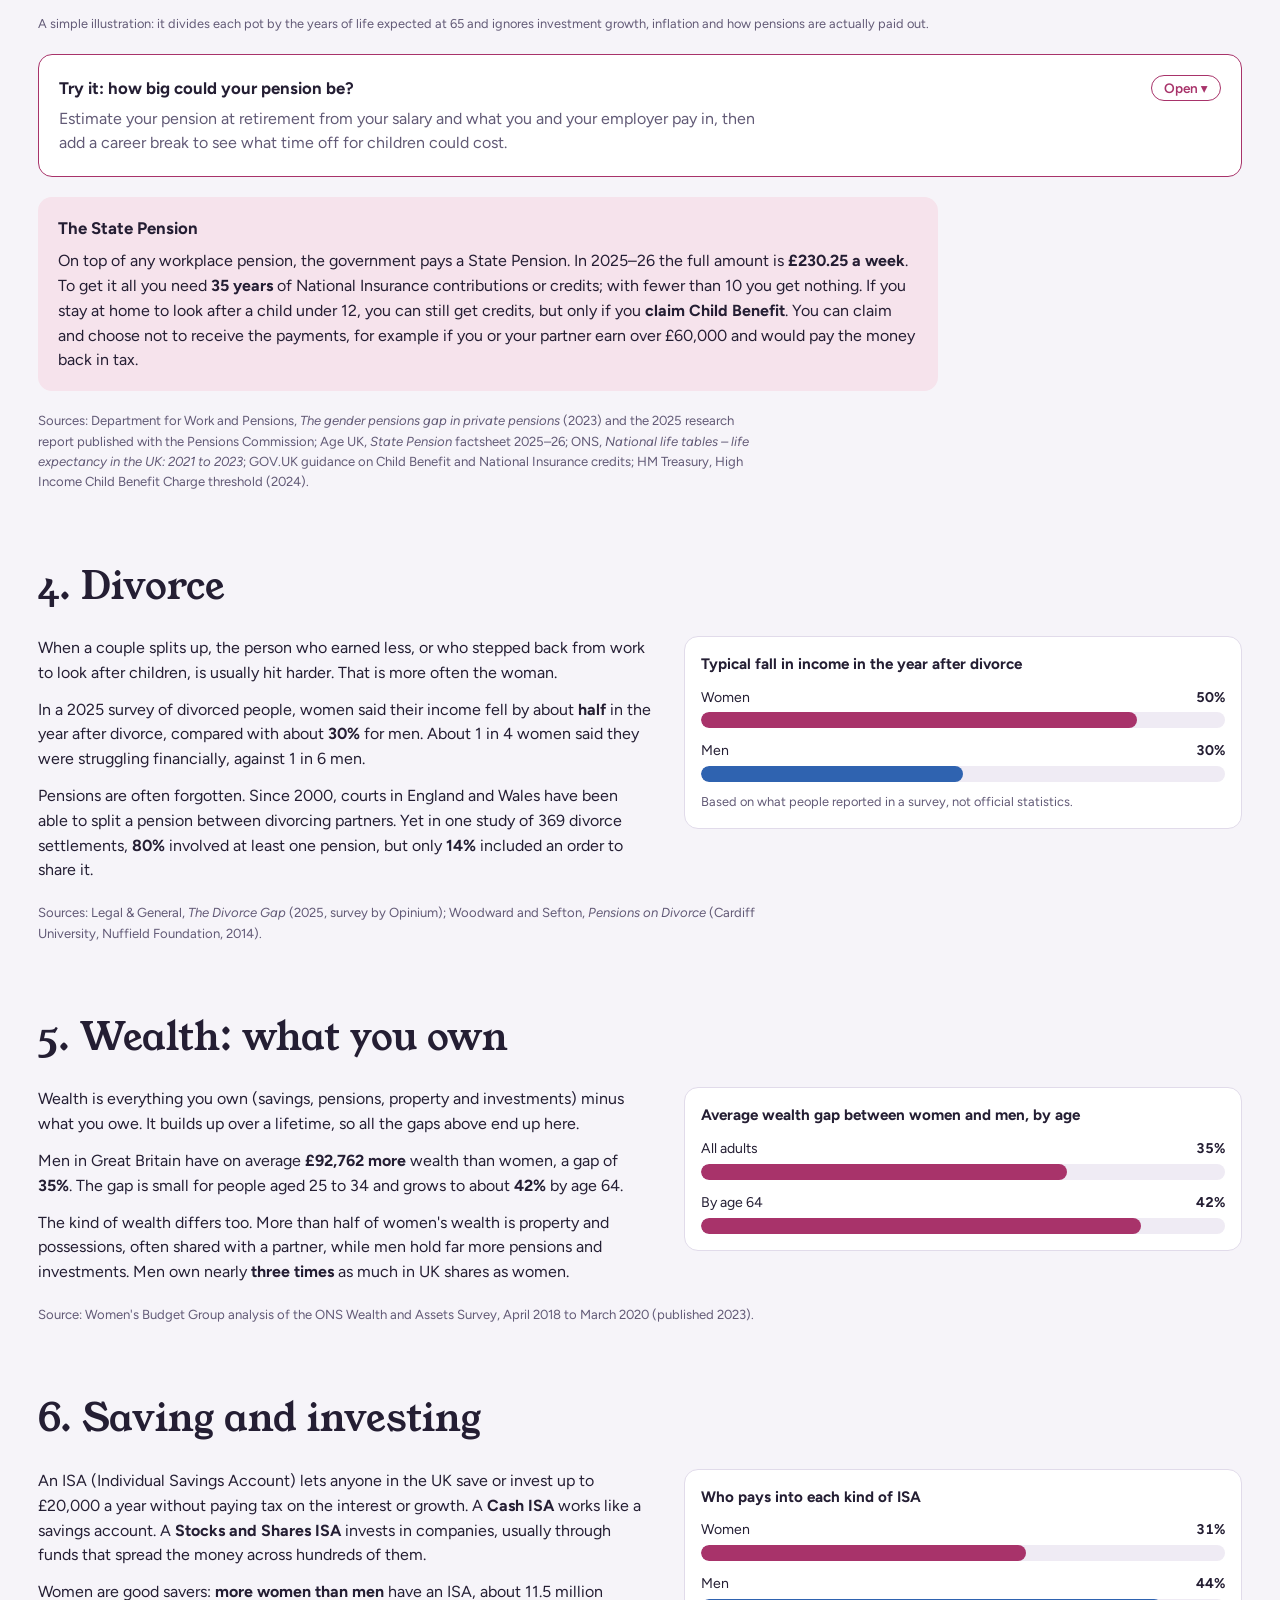
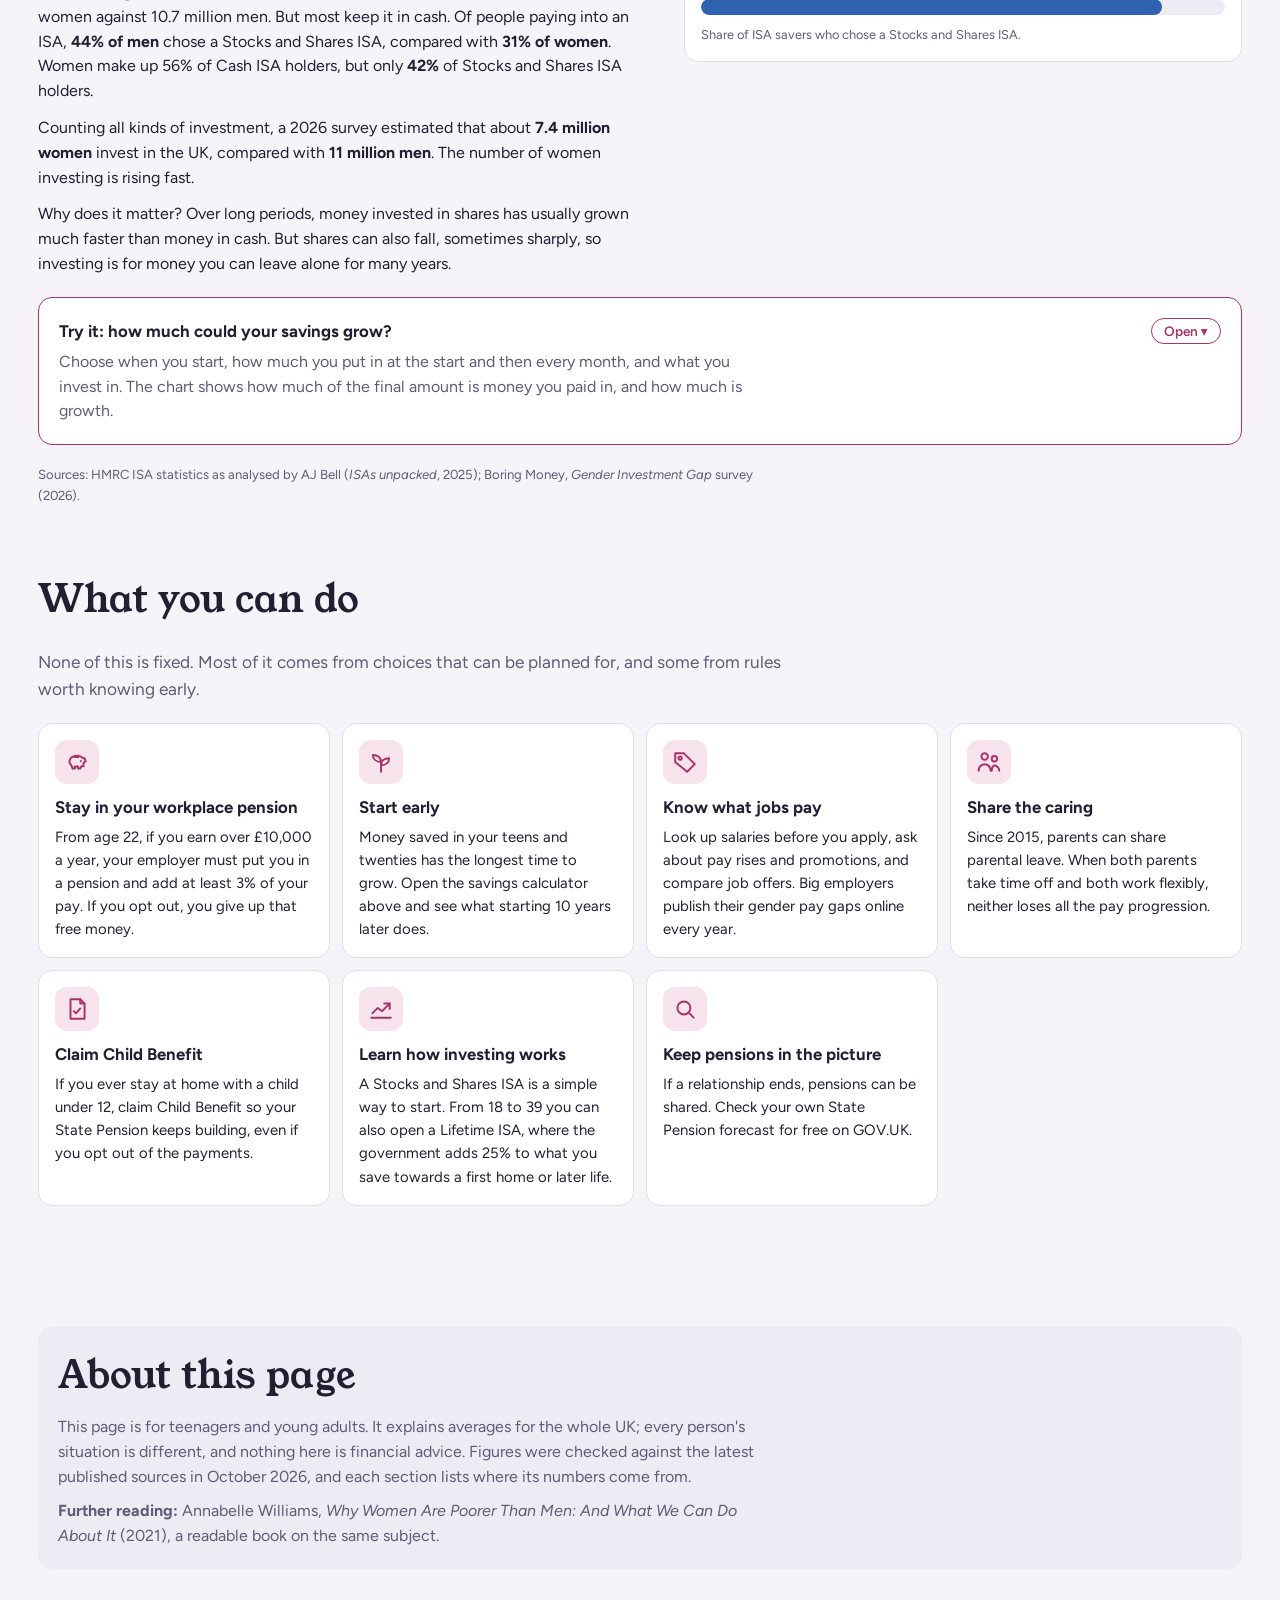
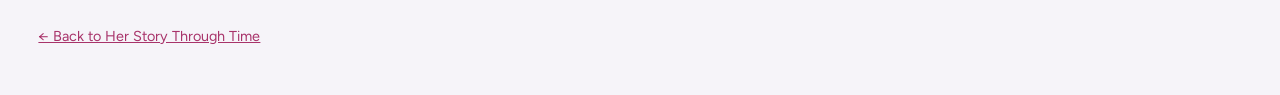
==== commit 6aad91f6: "Merge the two pension calculators and make 'Try it' boxes collapsible The rough pension calculator a" ====
--- a/her-money.html
+++ b/her-money.html
@@ -126,11 +126,11 @@
     </div>
     <p class="chart-note">A simple illustration: it divides each pot by the years of life expected at 65 and ignores investment growth, inflation and how pensions are actually paid out.</p>
 
-    <div class="calc" id="pcalc">
-      <div class="calc-head">
-        <h3>Try it: roughly how big could your pension be?</h3>
-        <p>Enter your salary and how much you and your employer pay in. The calculator estimates your pension pot at retirement and the yearly income it might give you, on top of the State Pension.</p>
-      </div>
+    <details class="calc" id="pcalc">
+      <summary class="calc-head">
+        <span class="calc-title"><h3>Try it: how big could your pension be?</h3><span class="calc-toggle" aria-hidden="true"></span></span>
+        <p>Estimate your pension at retirement from your salary and what you and your employer pay in, then add a career break to see what time off for children could cost.</p>
+      </summary>
       <div class="calc-body">
         <form class="calc-inputs" id="pForm">
           <label for="pAge">Your age now <output id="pAgeOut"></output></label>
@@ -150,56 +150,39 @@
           <input type="range" id="pPot" min="0" max="200000" step="1000" value="0">
           <label for="pGrowth">Average growth a year <output id="pGrowthOut"></output></label>
           <input type="range" id="pGrowth" min="0" max="7" step="0.5" value="3">
+
+          <fieldset class="break-set">
+            <legend><label class="check"><input type="checkbox" id="pBreakOn" checked> Add a career break</label></legend>
+            <div class="break-fields" id="breakFields">
+              <label for="breakAge">Break starts at age <output id="breakAgeOut"></output></label>
+              <input type="range" id="breakAge" min="20" max="50" step="1" value="31">
+              <label for="breakYears">Years out of work <output id="breakYearsOut"></output></label>
+              <input type="range" id="breakYears" min="0" max="15" step="1" value="3">
+              <label for="ptYears">Then years working part time <output id="ptYearsOut"></output></label>
+              <input type="range" id="ptYears" min="0" max="20" step="1" value="8">
+              <label for="ptShare">Part-time hours, as a share of full time <output id="ptShareOut"></output></label>
+              <input type="range" id="ptShare" min="20" max="90" step="10" value="60">
+            </div>
+          </fieldset>
         </form>
         <div class="calc-out">
           <div class="calc-figs">
-            <div><span class="fig-label" id="pPotLabel">Pot at 67</span><span class="fig-num accent" id="pPotEnd"></span></div>
-            <div><span class="fig-label">Income from it, a year</span><span class="fig-num" id="pIncome"></span></div>
-            <div><span class="fig-label">With full State Pension</span><span class="fig-num" id="pTotal"></span></div>
+            <div><span class="fig-label" id="pFullLabel">Pot at 67</span><span class="fig-num" id="pFull"></span></div>
+            <div id="pBreakFig"><span class="fig-label">With the career break</span><span class="fig-num accent" id="pBreak"></span></div>
+            <div id="pDiffFig"><span class="fig-label">Difference</span><span class="fig-num" id="pDiff"></span></div>
           </div>
+          <div class="inv-legend" id="pLegend"></div>
           <div id="pChart"></div>
+          <h4 class="sub" id="pIncomeTitle">Yearly income in retirement</h4>
           <div class="income-bar" id="pBar"></div>
           <p class="late" id="pNote"></p>
         </div>
       </div>
       <details class="assumptions">
         <summary>How this is worked out</summary>
-        <p>A rough estimate in today's money, not financial advice. Contributions are a percentage of your whole salary (the legal minimum is 8% in total, with at least 3% from your employer, on earnings between £6,240 and £50,270). Pay rises are counted above inflation, so 2% means your pay buys 2% more each year. The pot is turned into a yearly income at about 7% a year if you retire at 65, a typical rate for a lifelong income (annuity) in 2025; the rate is lower if you retire earlier and higher if later. The full new State Pension is £230.25 a week in 2025–26, about £11,970 a year, and needs 35 years of National Insurance. It is only paid from State Pension age (currently 66, rising to 67 from 2026–28).</p>
+        <p>A rough estimate in today's money, not financial advice. Contributions are a percentage of your whole salary (the legal minimum is 8% in total, with at least 3% from your employer, on earnings between £6,240 and £50,270). Pay rises are counted above inflation, so 2% means your pay buys 2% more each year. During a career break nothing is paid in, and pay does not rise during the break or the part-time years: research by the IFS found part-time work brings little pay progression. Part-time pay is the full-time salary times your hours. The pot is turned into a yearly income at about 7% if you retire at 65, a typical rate for a lifelong income (annuity) in 2025; the rate is lower if you retire earlier and higher if later. The full new State Pension is £230.25 a week in 2025–26, about £11,970 a year. It needs 35 years of National Insurance, which a career break can still count towards if you claim Child Benefit, and it is only paid from State Pension age (currently 66, rising to 67 from 2026–28).</p>
       </details>
-    </div>
-
-    <div class="calc" id="calc">
-      <div class="calc-head">
-        <h3>Try it: what does a career break do to a pension?</h3>
-        <p>Move the sliders to see how taking time off and then working part time changes the pension pot of someone who starts work at 22 and retires at 67.</p>
-      </div>
-      <div class="calc-body">
-        <form class="calc-inputs" id="calcForm">
-          <label for="salary">Starting salary at 22 <output id="salaryOut"></output></label>
-          <input type="range" id="salary" min="15000" max="60000" step="1000" value="26000">
-          <label for="breakAge">Career break starts at age <output id="breakAgeOut"></output></label>
-          <input type="range" id="breakAge" min="25" max="45" step="1" value="31">
-          <label for="breakYears">Years out of work <output id="breakYearsOut"></output></label>
-          <input type="range" id="breakYears" min="0" max="15" step="1" value="3">
-          <label for="ptYears">Then years working part time <output id="ptYearsOut"></output></label>
-          <input type="range" id="ptYears" min="0" max="20" step="1" value="8">
-          <label for="ptShare">Part-time hours, as a share of full time <output id="ptShareOut"></output></label>
-          <input type="range" id="ptShare" min="20" max="90" step="10" value="60">
-        </form>
-        <div class="calc-out">
-          <div class="calc-figs">
-            <div><span class="fig-label">No break</span><span class="fig-num" id="potFull"></span></div>
-            <div><span class="fig-label">With your choices</span><span class="fig-num accent" id="potYou"></span></div>
-            <div><span class="fig-label">Difference</span><span class="fig-num" id="potDiff"></span></div>
-          </div>
-          <div id="calcChart"></div>
-        </div>
-      </div>
-      <details class="assumptions">
-        <summary>How this is worked out</summary>
-        <p>This is a simplified example in today's money, not financial advice. It assumes the legal minimum workplace pension: 8% of earnings between £6,240 and £50,270 a year (at least 3% from the employer). Pay rises 1.5% a year above inflation while you work but does not grow during a break, and part-time pay is the full-time salary times your hours. Savings grow 3% a year above inflation. Real pensions, pay and investment returns vary.</p>
-      </details>
-    </div>
+    </details>
 
     <div class="callout">
       <h3>The State Pension</h3>
@@ -256,11 +239,11 @@
         <p class="chart-note">Share of ISA savers who chose a Stocks and Shares ISA.</p>
       </figure>
     </div>
-    <div class="calc" id="invest">
-      <div class="calc-head">
-        <h3>Try it: how much could your savings grow?</h3>
+    <details class="calc" id="invest">
+      <summary class="calc-head">
+        <span class="calc-title"><h3>Try it: how much could your savings grow?</h3><span class="calc-toggle" aria-hidden="true"></span></span>
         <p>Choose when you start, how much you put in at the start and then every month, and what you invest in. The chart shows how much of the final amount is money you paid in, and how much is growth.</p>
-      </div>
+      </summary>
       <div class="calc-body">
         <form class="calc-inputs" id="investForm">
           <label for="invStart">Start saving at age <output id="invStartOut"></output></label>
@@ -295,7 +278,7 @@
         <summary>How this is worked out</summary>
         <p>Amounts are in today's money: the return is how much faster than prices your savings grow each year. The same return is applied every month, which real investments never do: shares can rise or fall sharply from one year to the next, and you can get back less than you put in. The returns on the buttons are examples, not predictions. This is not financial advice.</p>
       </details>
-    </div>
+    </details>
     <p class="src">Sources: HMRC ISA statistics as analysed by AJ Bell (<cite>ISAs unpacked</cite>, 2025); Boring Money, <cite>Gender Investment Gap</cite> survey (2026).</p>
   </section>
 
@@ -304,7 +287,7 @@
     <p class="intro">None of this is fixed. Most of it comes from choices that can be planned for, and some from rules worth knowing early.</p>
     <ul class="actions">
       <li><span class="act-icon" aria-hidden="true"><svg viewBox="0 0 24 24" fill="none" stroke="currentColor" stroke-width="1.8" stroke-linecap="round" stroke-linejoin="round"><path d="M5 12a7 6 0 0 1 12.5-3.5H19l1 3-2 1.2V16h-2l-1 2h-2v-1.8H10V18H8l-1.3-3A6 6 0 0 1 5 12z"/><path d="M10 7.5h3"/><circle cx="15.5" cy="11" r=".9" fill="currentColor" stroke="none"/></svg></span><h3>Stay in your workplace pension</h3><p>From age 22, if you earn over £10,000 a year, your employer must put you in a pension and add at least 3% of your pay. If you opt out, you give up that free money.</p></li>
-      <li><span class="act-icon" aria-hidden="true"><svg viewBox="0 0 24 24" fill="none" stroke="currentColor" stroke-width="1.8" stroke-linecap="round" stroke-linejoin="round"><path d="M12 21v-9"/><path d="M12 12C12 8 9 5.5 4.5 5.5c0 4 3 6.5 7.5 6.5z"/><path d="M12 15c0-4 3-6.5 7.5-6.5 0 4-3 6.5-7.5 6.5z"/></svg></span><h3>Start early</h3><p>Money saved in your teens and twenties has the longest time to grow. Try the savings calculator above and see what starting 10 years later does.</p></li>
+      <li><span class="act-icon" aria-hidden="true"><svg viewBox="0 0 24 24" fill="none" stroke="currentColor" stroke-width="1.8" stroke-linecap="round" stroke-linejoin="round"><path d="M12 21v-9"/><path d="M12 12C12 8 9 5.5 4.5 5.5c0 4 3 6.5 7.5 6.5z"/><path d="M12 15c0-4 3-6.5 7.5-6.5 0 4-3 6.5-7.5 6.5z"/></svg></span><h3>Start early</h3><p>Money saved in your teens and twenties has the longest time to grow. Open the savings calculator above and see what starting 10 years later does.</p></li>
       <li><span class="act-icon" aria-hidden="true"><svg viewBox="0 0 24 24" fill="none" stroke="currentColor" stroke-width="1.8" stroke-linecap="round" stroke-linejoin="round"><path d="M3 12V4h8l10 10-7 7z"/><circle cx="7.5" cy="8.5" r="1.5"/></svg></span><h3>Know what jobs pay</h3><p>Look up salaries before you apply, ask about pay rises and promotions, and compare job offers. Big employers publish their gender pay gaps online every year.</p></li>
       <li><span class="act-icon" aria-hidden="true"><svg viewBox="0 0 24 24" fill="none" stroke="currentColor" stroke-width="1.8" stroke-linecap="round" stroke-linejoin="round"><circle cx="8" cy="7" r="3"/><circle cx="17" cy="9" r="2.5"/><path d="M2.5 20c0-3.5 2.5-6 5.5-6s5.5 2.5 5.5 6"/><path d="M14.5 20c0-2.8 1.2-4.8 2.5-4.8s4.5 1.5 4.5 4.8"/></svg></span><h3>Share the caring</h3><p>Since 2015, parents can share parental leave. When both parents take time off and both work flexibly, neither loses all the pay progression.</p></li>
       <li><span class="act-icon" aria-hidden="true"><svg viewBox="0 0 24 24" fill="none" stroke="currentColor" stroke-width="1.8" stroke-linecap="round" stroke-linejoin="round"><path d="M6 3h9l4 4v14H6z"/><path d="M15 3v4h4"/><path d="M9 14l2 2 4-4.5"/></svg></span><h3>Claim Child Benefit</h3><p>If you ever stay at home with a child under 12, claim Child Benefit so your State Pension keeps building, even if you opt out of the payments.</p></li>
--- a/css/money.css
+++ b/css/money.css
@@ -51,7 +51,21 @@
 
 /* Calculator */
 .calc { background: var(--surface); border: 1.5px solid var(--accent); border-radius: var(--radius); padding: 20px; display: grid; gap: 18px; }
-.calc-head { display: grid; gap: 6px; }
+.calc-head { display: grid; gap: 6px; cursor: pointer; list-style: none; }
+.calc-head::-webkit-details-marker { display: none; }
+.calc-title { display: flex; align-items: center; justify-content: space-between; gap: 12px; }
+.calc-toggle { flex: none; font: 600 .85rem var(--body); color: var(--accent); border: 1.5px solid var(--accent); border-radius: 999px; padding: 4px 12px; }
+.calc-toggle::after { content: "Open ▾"; }
+details.calc[open] > .calc-head .calc-toggle::after { content: "Close ▴"; }
+details.calc:not([open]) { gap: 0; }
+details.calc > .calc-head:hover .calc-toggle { background: var(--accent-soft); }
+.break-set { border: 1px solid var(--line); border-radius: 10px; padding: 8px 12px 12px; margin: 14px 0 0; display: grid; gap: 4px; min-width: 0; }
+.break-set legend { padding: 0 4px; }
+.break-fields { display: grid; gap: 4px; }
+.check { display: inline-flex !important; align-items: center; gap: 8px; margin: 0 !important; font-weight: 700; cursor: pointer; }
+.check input { width: 18px; height: 18px; accent-color: var(--accent); }
+.sub { margin: 4px 0 0; font: 700 .9rem var(--body); }
+.sw-band { background: var(--sunk); border: 1px solid var(--line); }
 .calc-head p { color: var(--muted); max-width: 70ch; }
 .calc-body { display: grid; grid-template-columns: minmax(0, 340px) minmax(0, 1fr); gap: 28px; align-items: start; }
 .calc-inputs { display: grid; gap: 4px; }
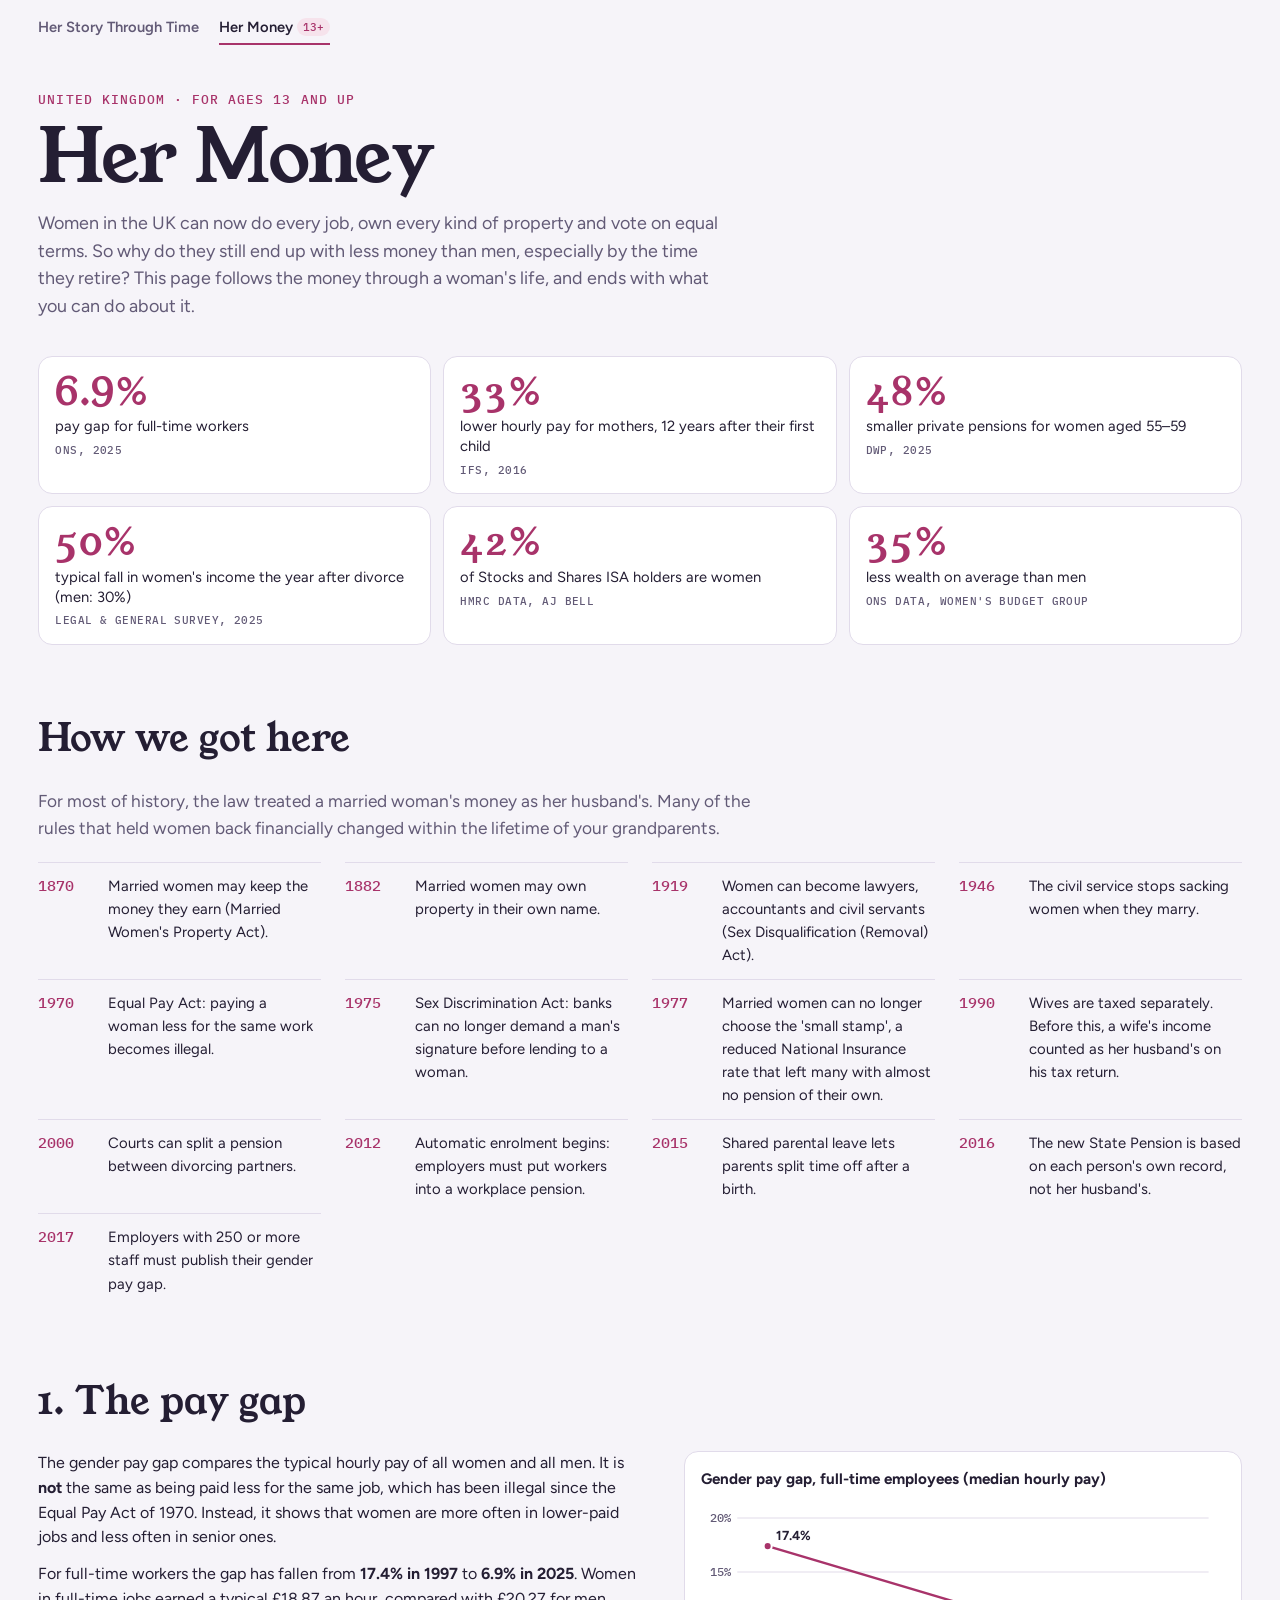
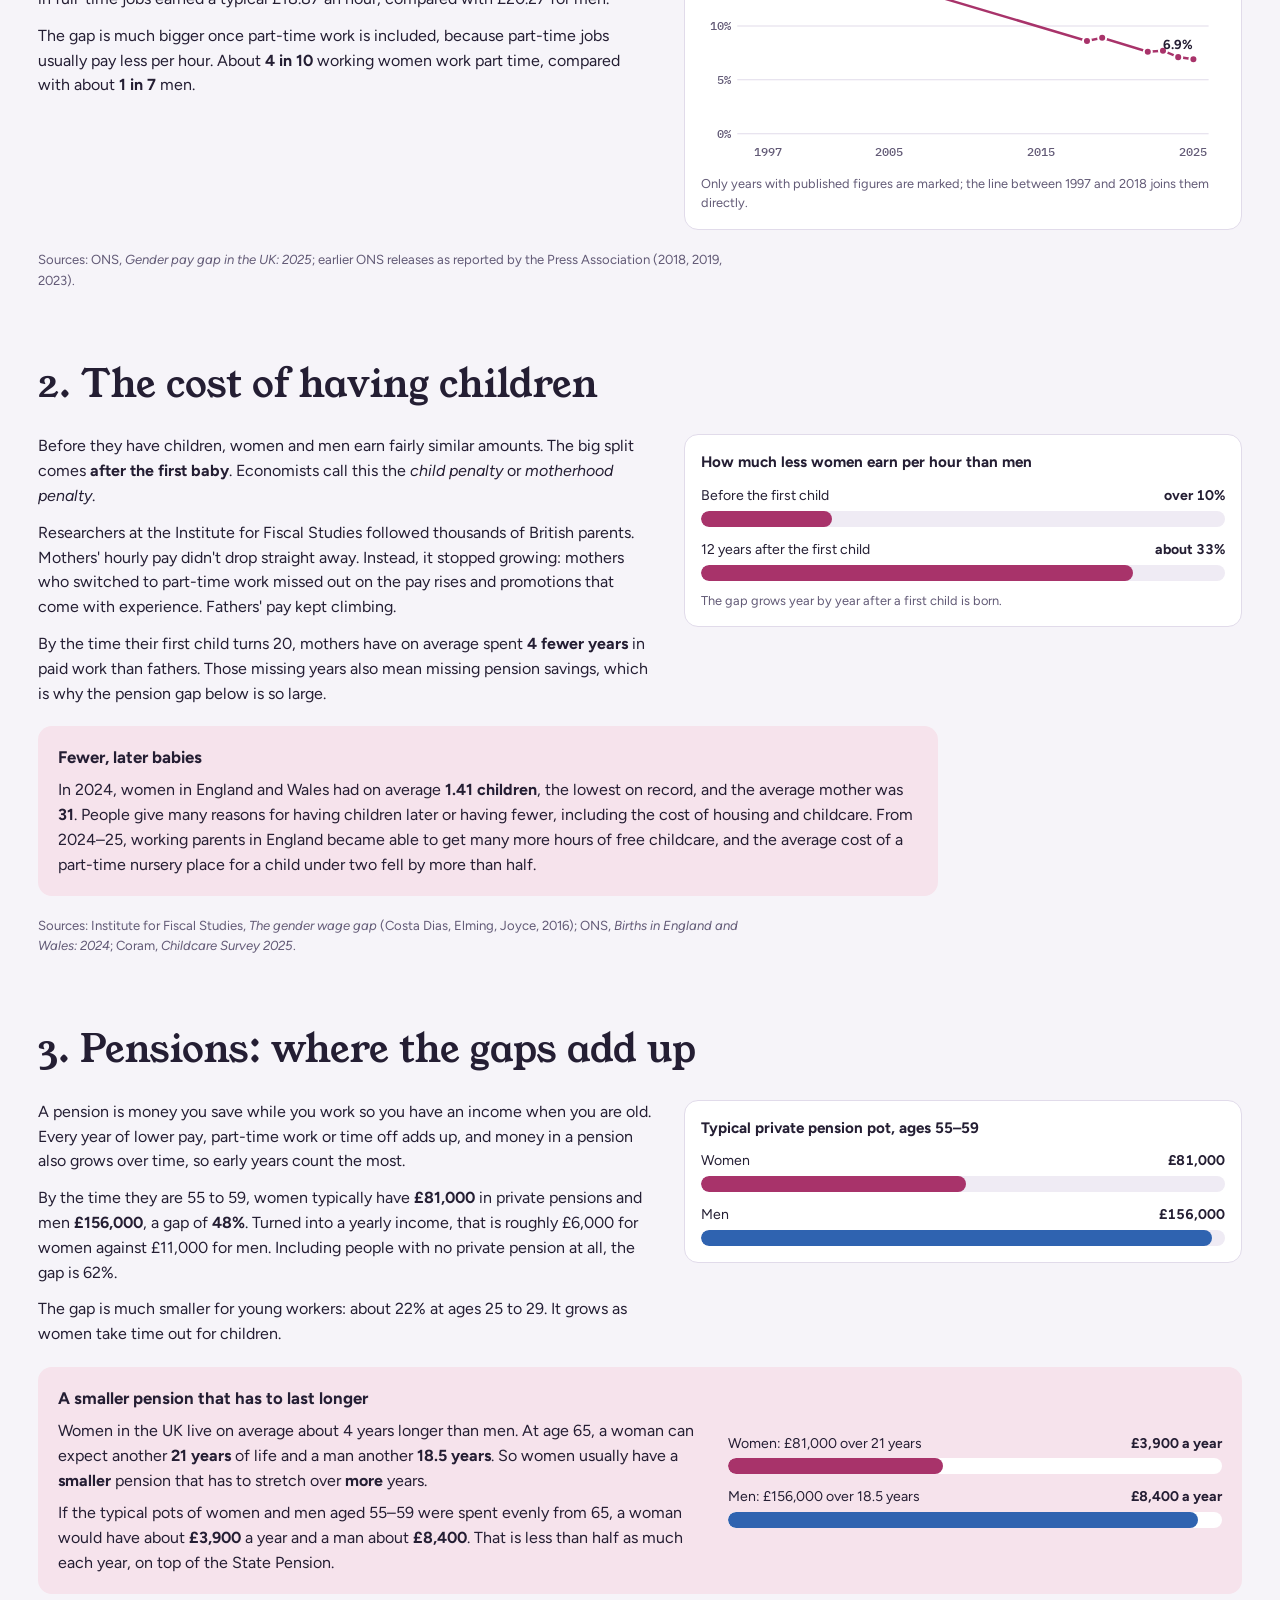
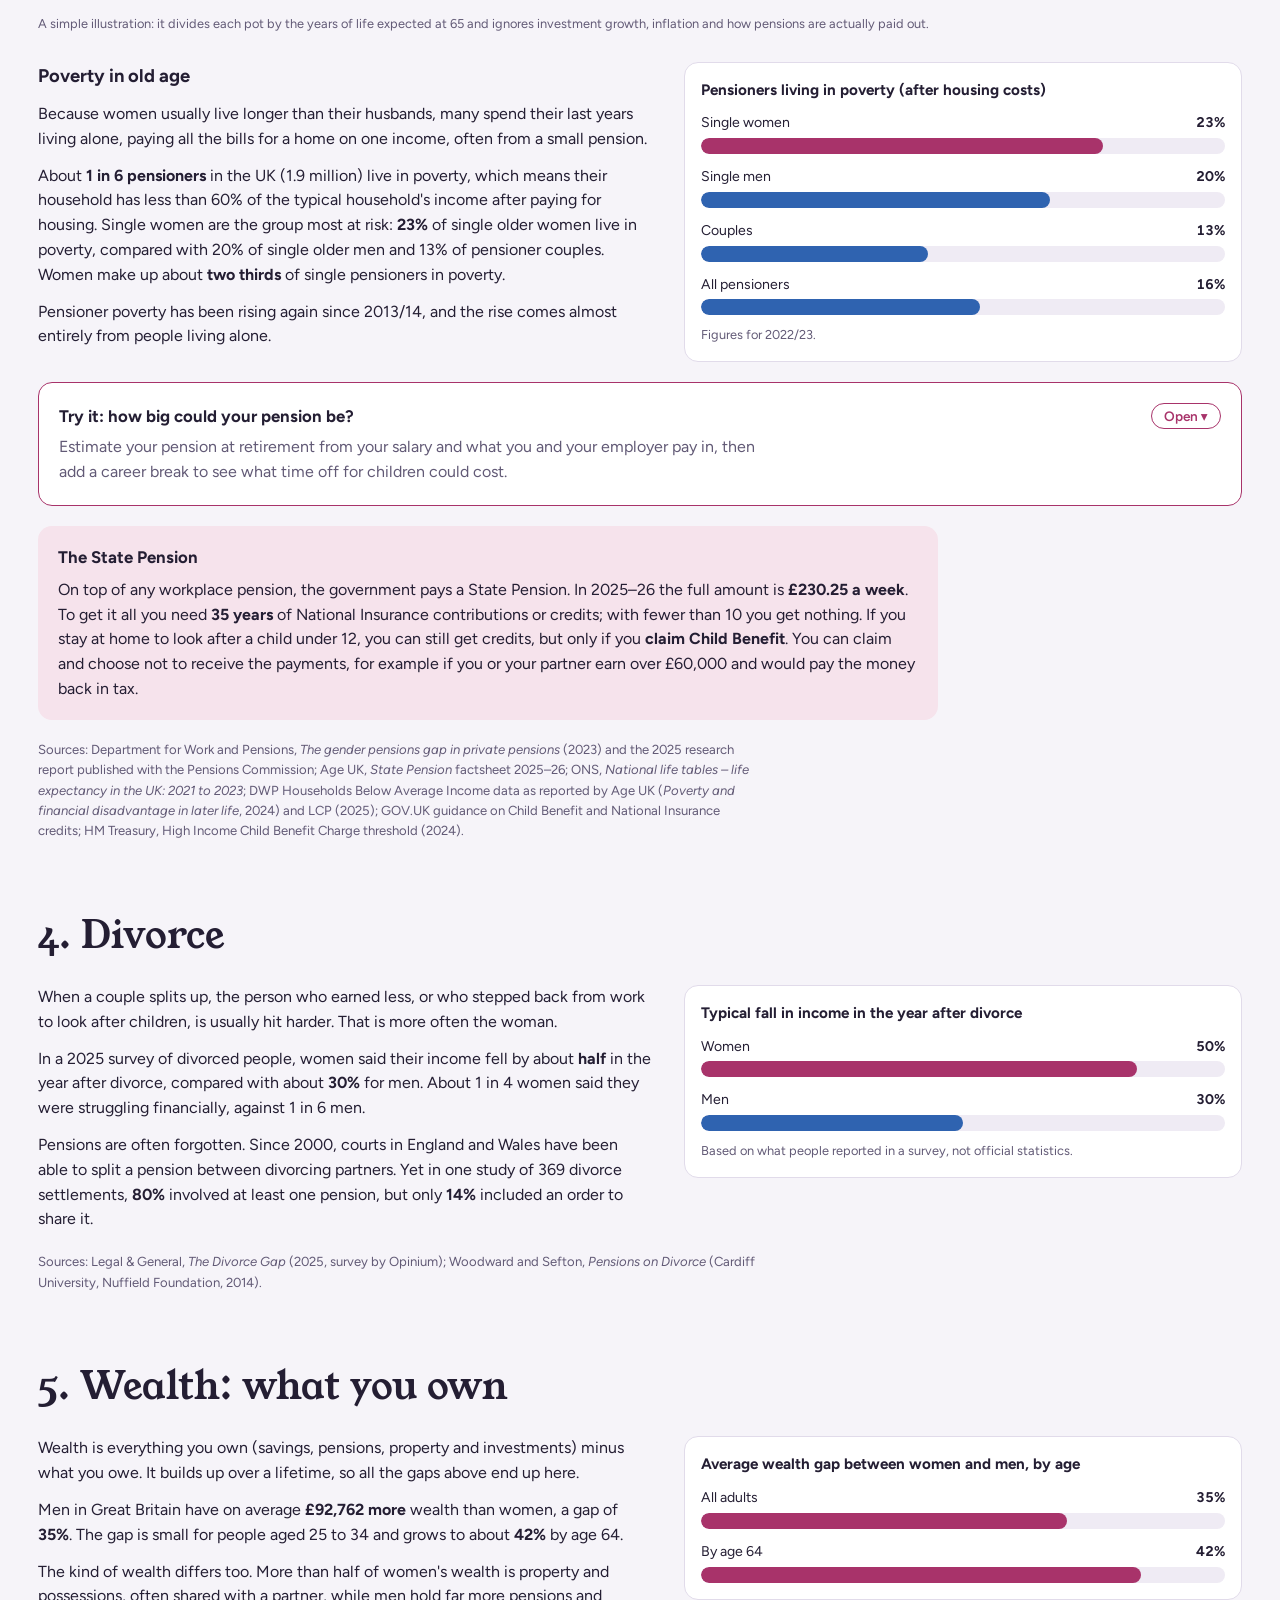
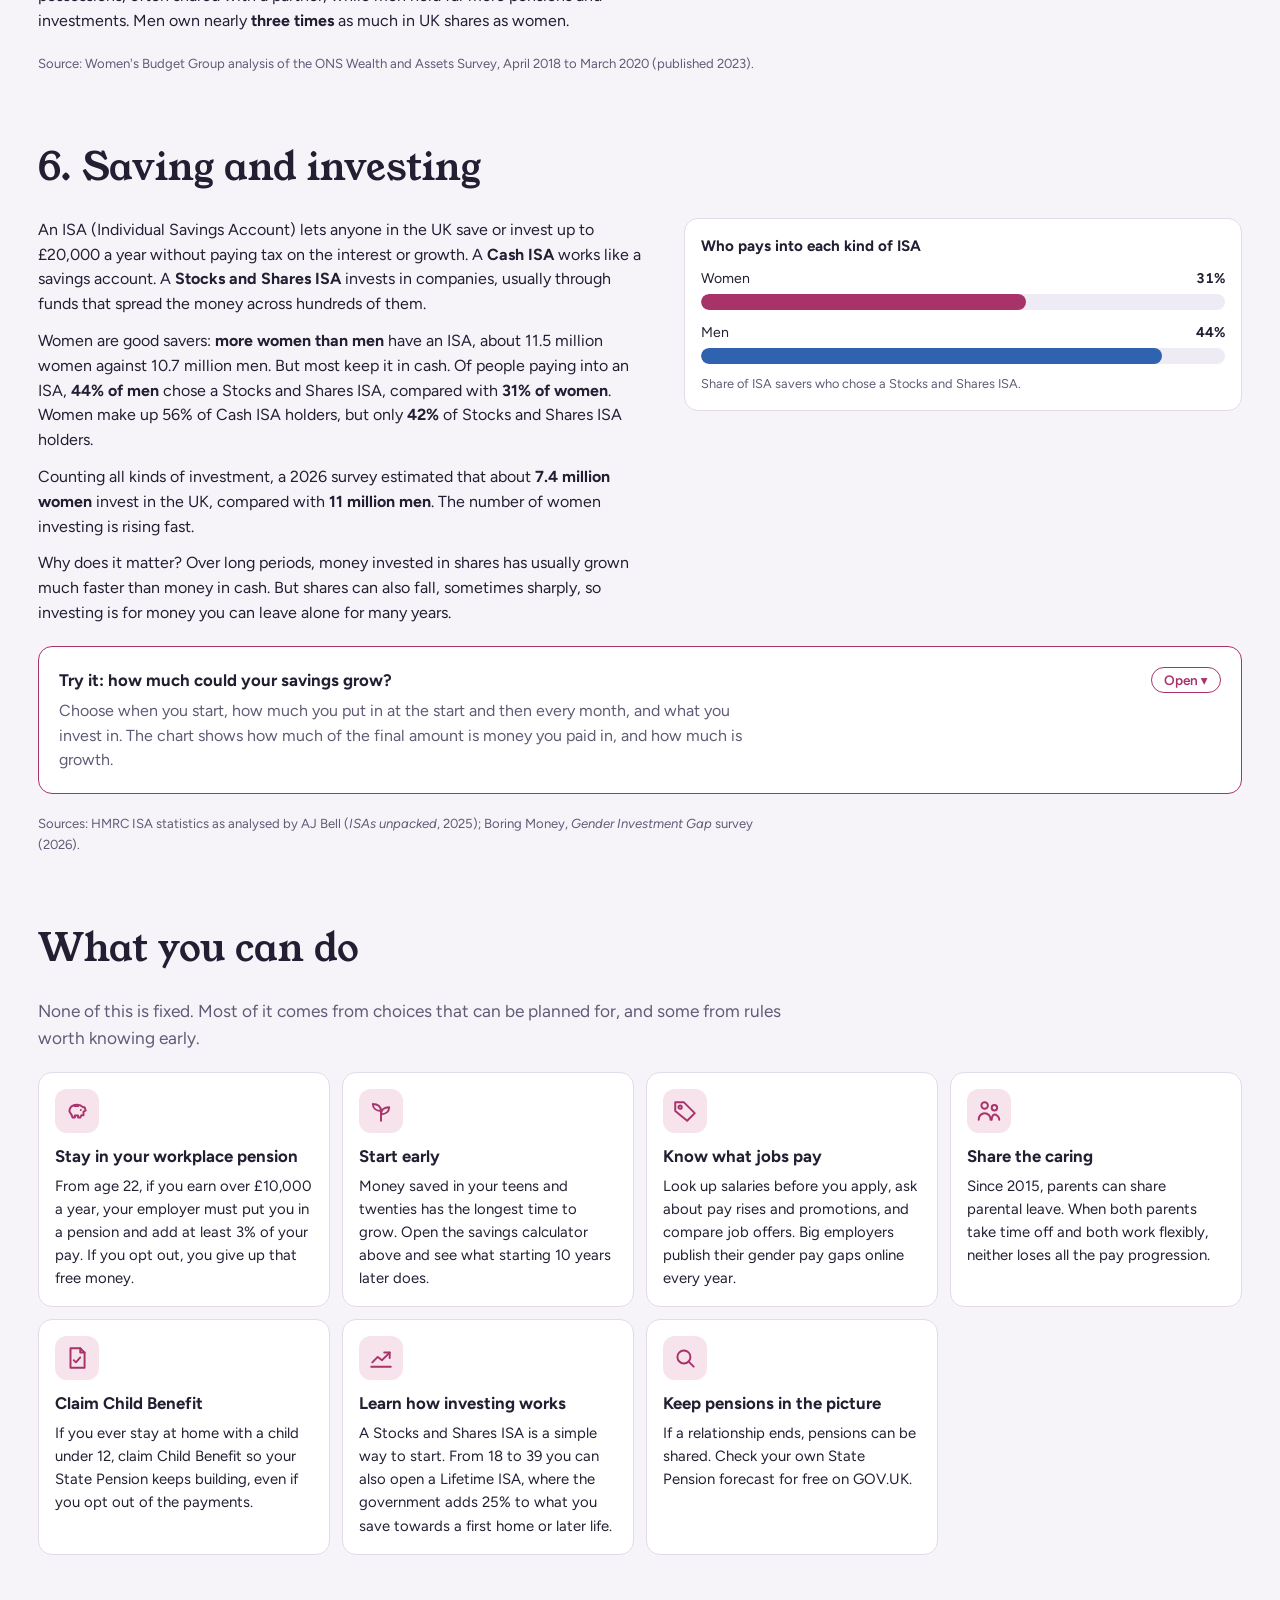
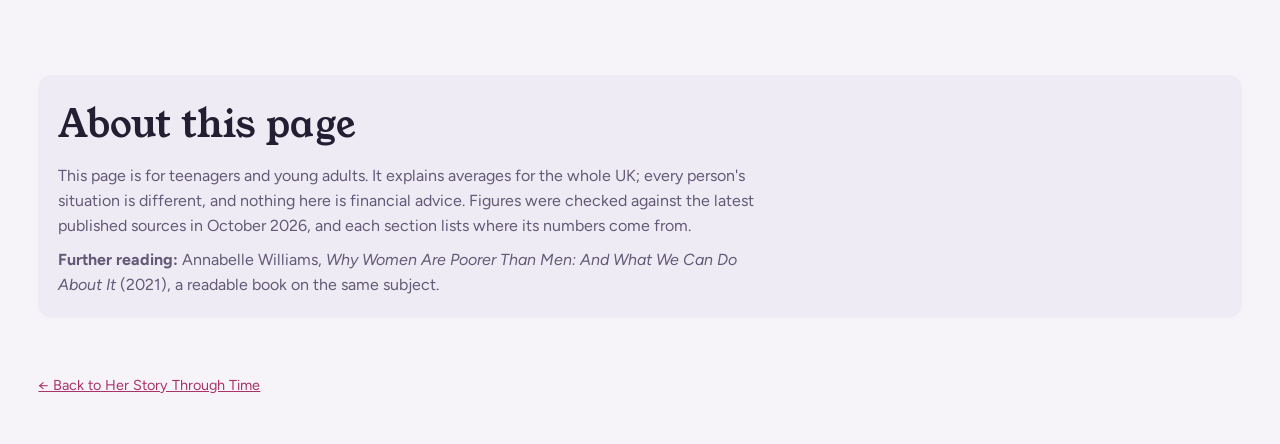
==== commit bfa01e69: "Add poverty in old age to the pensions section Uses DWP Households Below Average Income figures (via" ====
--- a/her-money.html
+++ b/her-money.html
@@ -125,6 +125,20 @@
       <div class="gapbars" id="perYearBars"></div>
     </div>
     <p class="chart-note">A simple illustration: it divides each pot by the years of life expected at 65 and ignores investment growth, inflation and how pensions are actually paid out.</p>
+
+    <div class="two poverty">
+      <div class="prose">
+        <h3>Poverty in old age</h3>
+        <p>Because women usually live longer than their husbands, many spend their last years living alone, paying all the bills for a home on one income, often from a small pension.</p>
+        <p>About <strong>1 in 6 pensioners</strong> in the UK (1.9 million) live in poverty, which means their household has less than 60% of the typical household's income after paying for housing. Single women are the group most at risk: <strong>23%</strong> of single older women live in poverty, compared with 20% of single older men and 13% of pensioner couples. Women make up about <strong>two thirds</strong> of single pensioners in poverty.</p>
+        <p>Pensioner poverty has been rising again since 2013/14, and the rise comes almost entirely from people living alone.</p>
+      </div>
+      <figure class="chart-card">
+        <figcaption>Pensioners living in poverty (after housing costs)</figcaption>
+        <div class="gapbars" id="povertyBars"></div>
+        <p class="chart-note">Figures for 2022/23.</p>
+      </figure>
+    </div>
 
     <details class="calc" id="pcalc">
       <summary class="calc-head">
@@ -188,7 +202,7 @@
       <h3>The State Pension</h3>
       <p>On top of any workplace pension, the government pays a State Pension. In 2025–26 the full amount is <strong>£230.25 a week</strong>. To get it all you need <strong>35 years</strong> of National Insurance contributions or credits; with fewer than 10 you get nothing. If you stay at home to look after a child under 12, you can still get credits, but only if you <strong>claim Child Benefit</strong>. You can claim and choose not to receive the payments, for example if you or your partner earn over £60,000 and would pay the money back in tax.</p>
     </div>
-    <p class="src">Sources: Department for Work and Pensions, <cite>The gender pensions gap in private pensions</cite> (2023) and the 2025 research report published with the Pensions Commission; Age UK, <cite>State Pension</cite> factsheet 2025–26; ONS, <cite>National life tables – life expectancy in the UK: 2021 to 2023</cite>; GOV.UK guidance on Child Benefit and National Insurance credits; HM Treasury, High Income Child Benefit Charge threshold (2024).</p>
+    <p class="src">Sources: Department for Work and Pensions, <cite>The gender pensions gap in private pensions</cite> (2023) and the 2025 research report published with the Pensions Commission; Age UK, <cite>State Pension</cite> factsheet 2025–26; ONS, <cite>National life tables – life expectancy in the UK: 2021 to 2023</cite>; DWP Households Below Average Income data as reported by Age UK (<cite>Poverty and financial disadvantage in later life</cite>, 2024) and LCP (2025); GOV.UK guidance on Child Benefit and National Insurance credits; HM Treasury, High Income Child Benefit Charge threshold (2024).</p>
   </section>
 
   <section class="block" id="divorce">
--- a/css/money.css
+++ b/css/money.css
@@ -87,6 +87,8 @@
 .longer > div:first-child { display: grid; gap: 8px; }
 .longer .bar-track { background: var(--surface); }
 @media (max-width: 800px) { .longer { grid-template-columns: 1fr; } }
+.poverty { margin-top: 8px; }
+.poverty h3 { font-size: 1.15rem; }
 .presets { display: flex; flex-wrap: wrap; gap: 6px; margin-top: 6px; }
 .presets button { border: 1.5px solid var(--line); background: var(--surface); border-radius: 999px; padding: 5px 11px; font-size: .82rem; font-weight: 600; cursor: pointer; }
 .contrib { margin-top: 10px; padding: 10px 12px; background: var(--sunk); border-radius: 10px; font-size: .86rem; line-height: 1.45; }
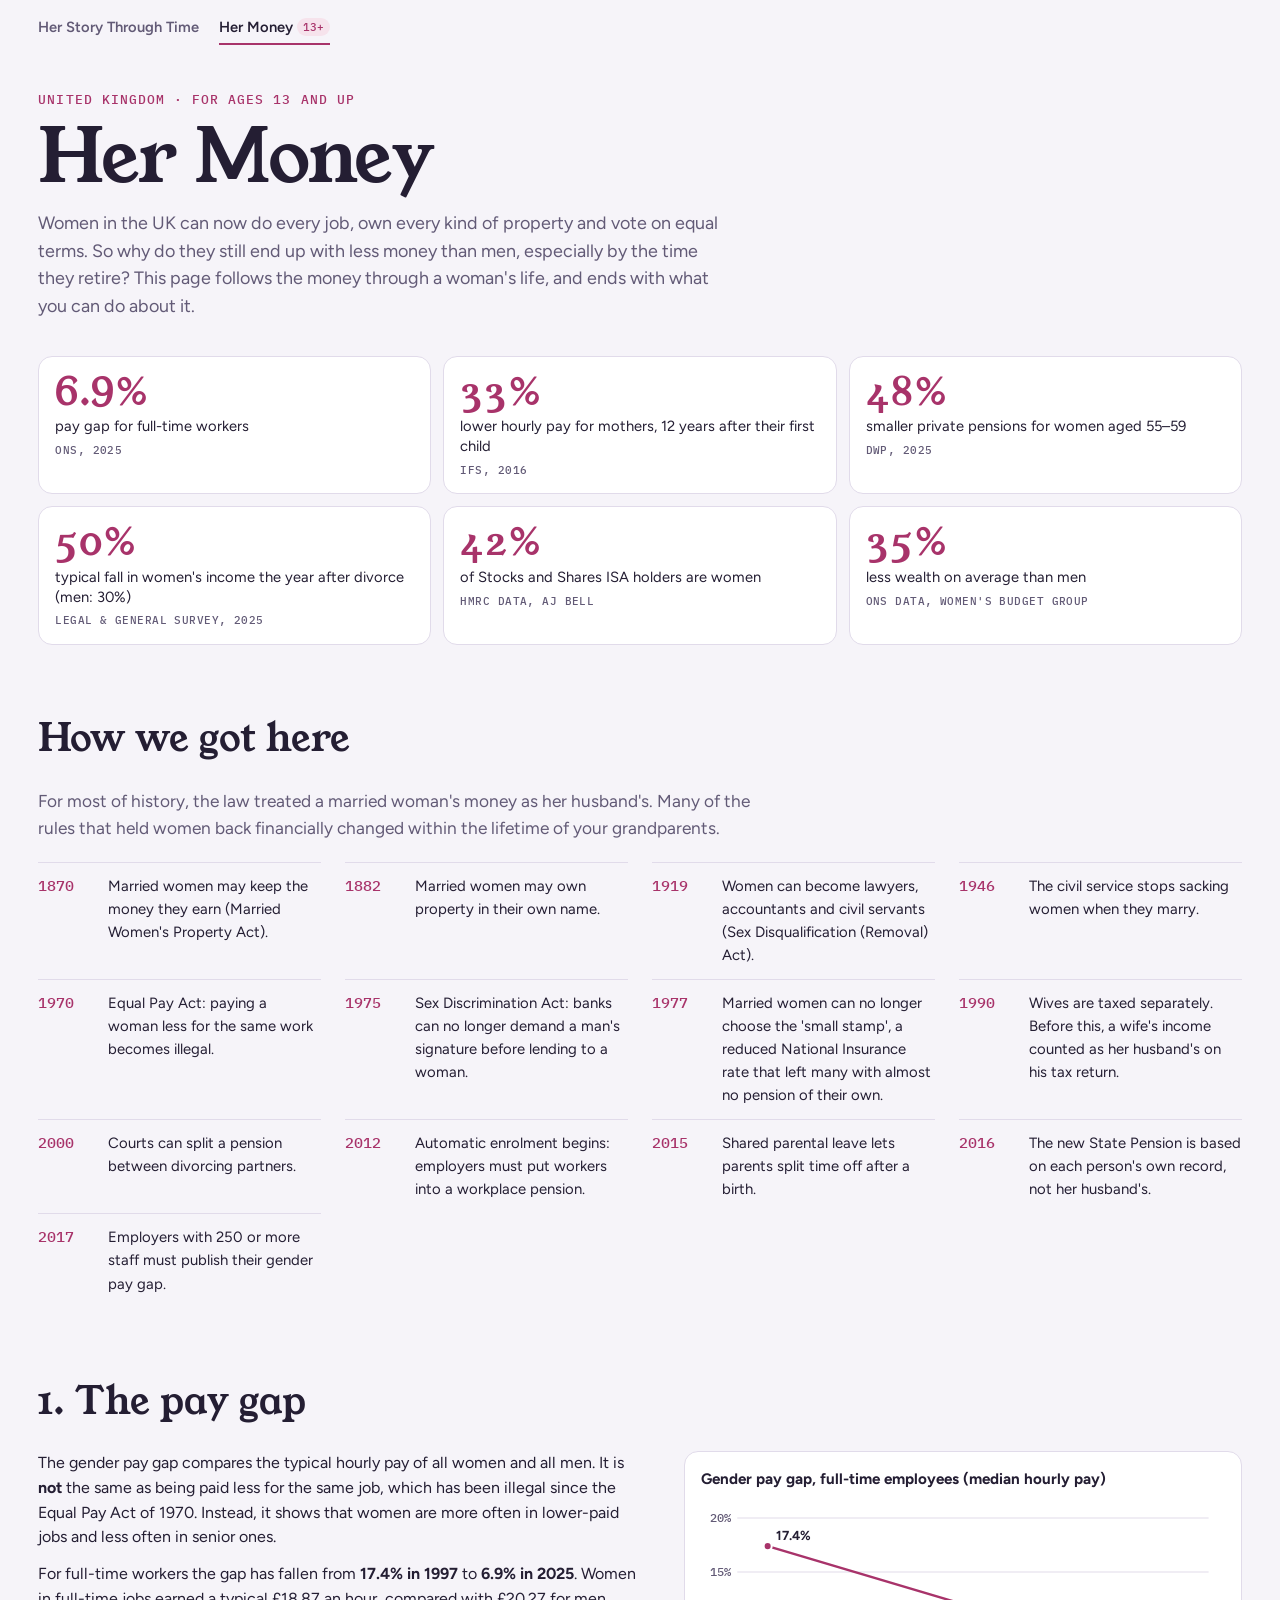
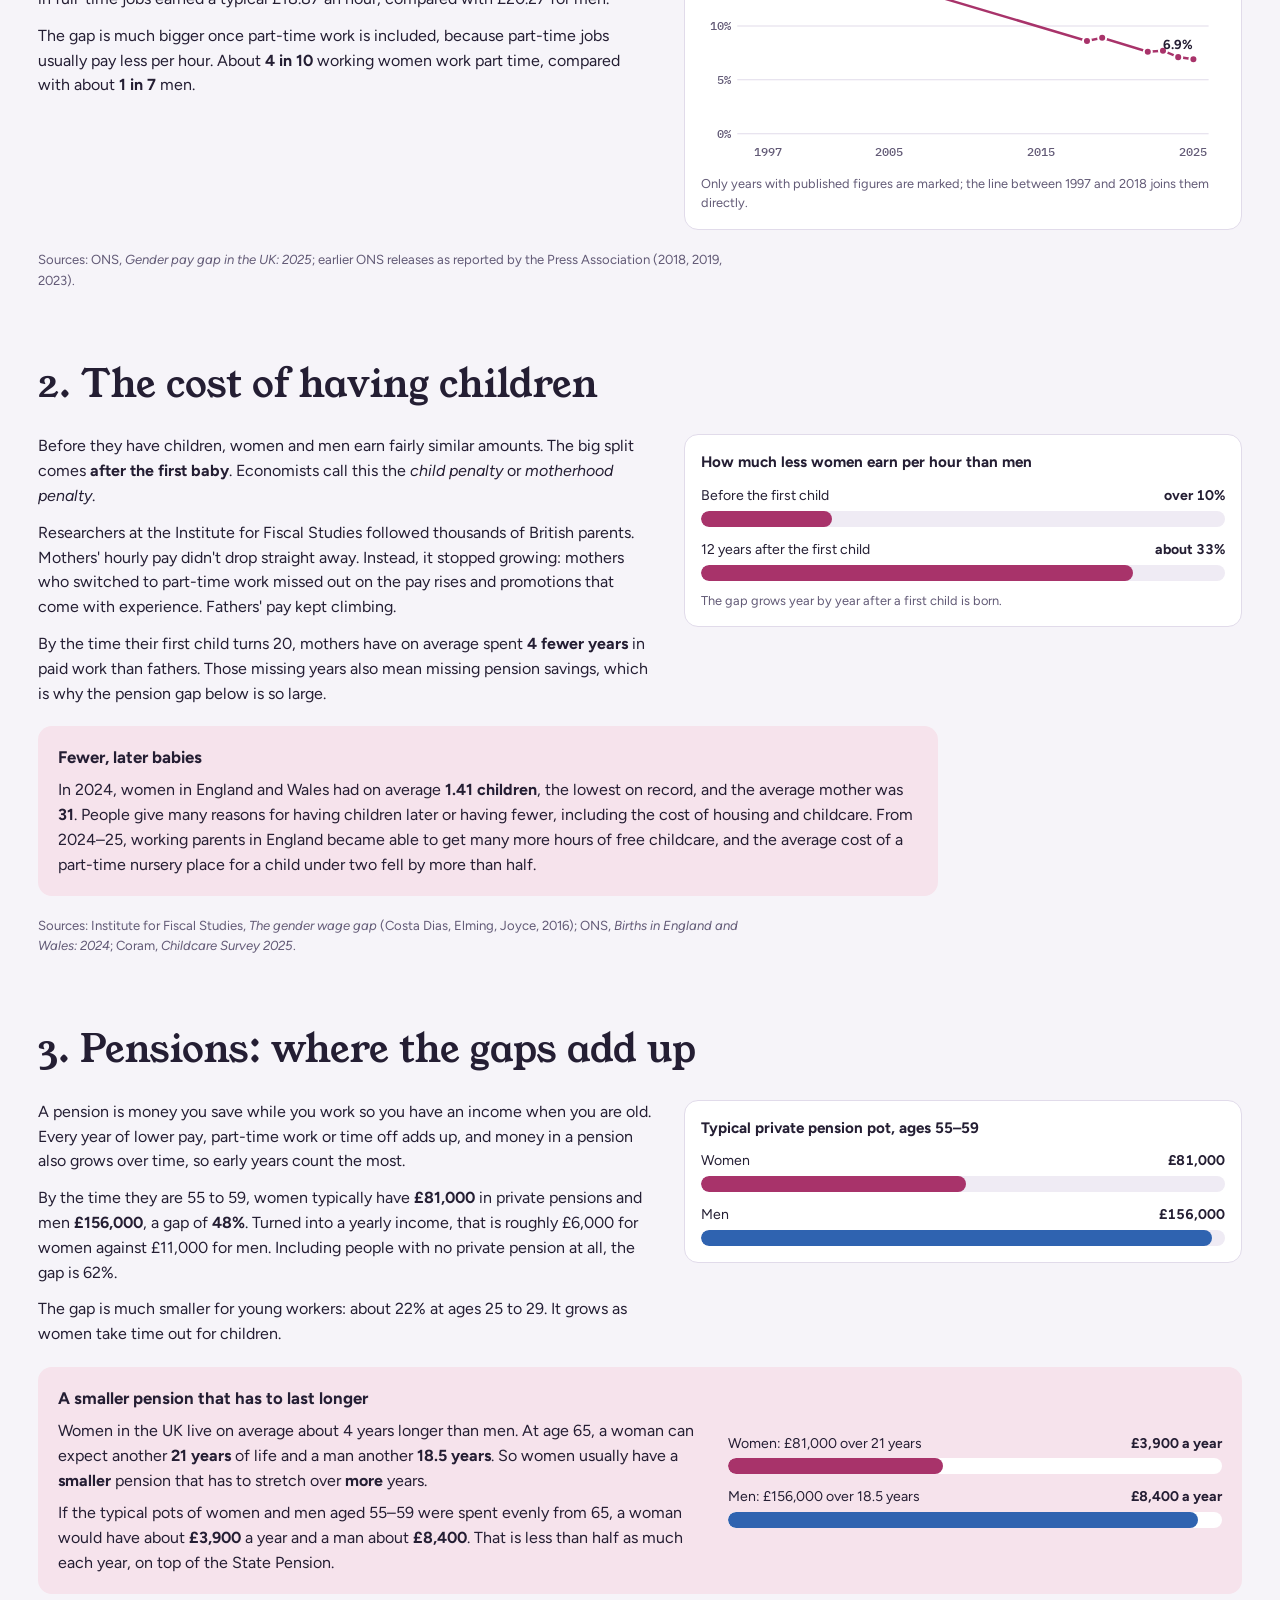
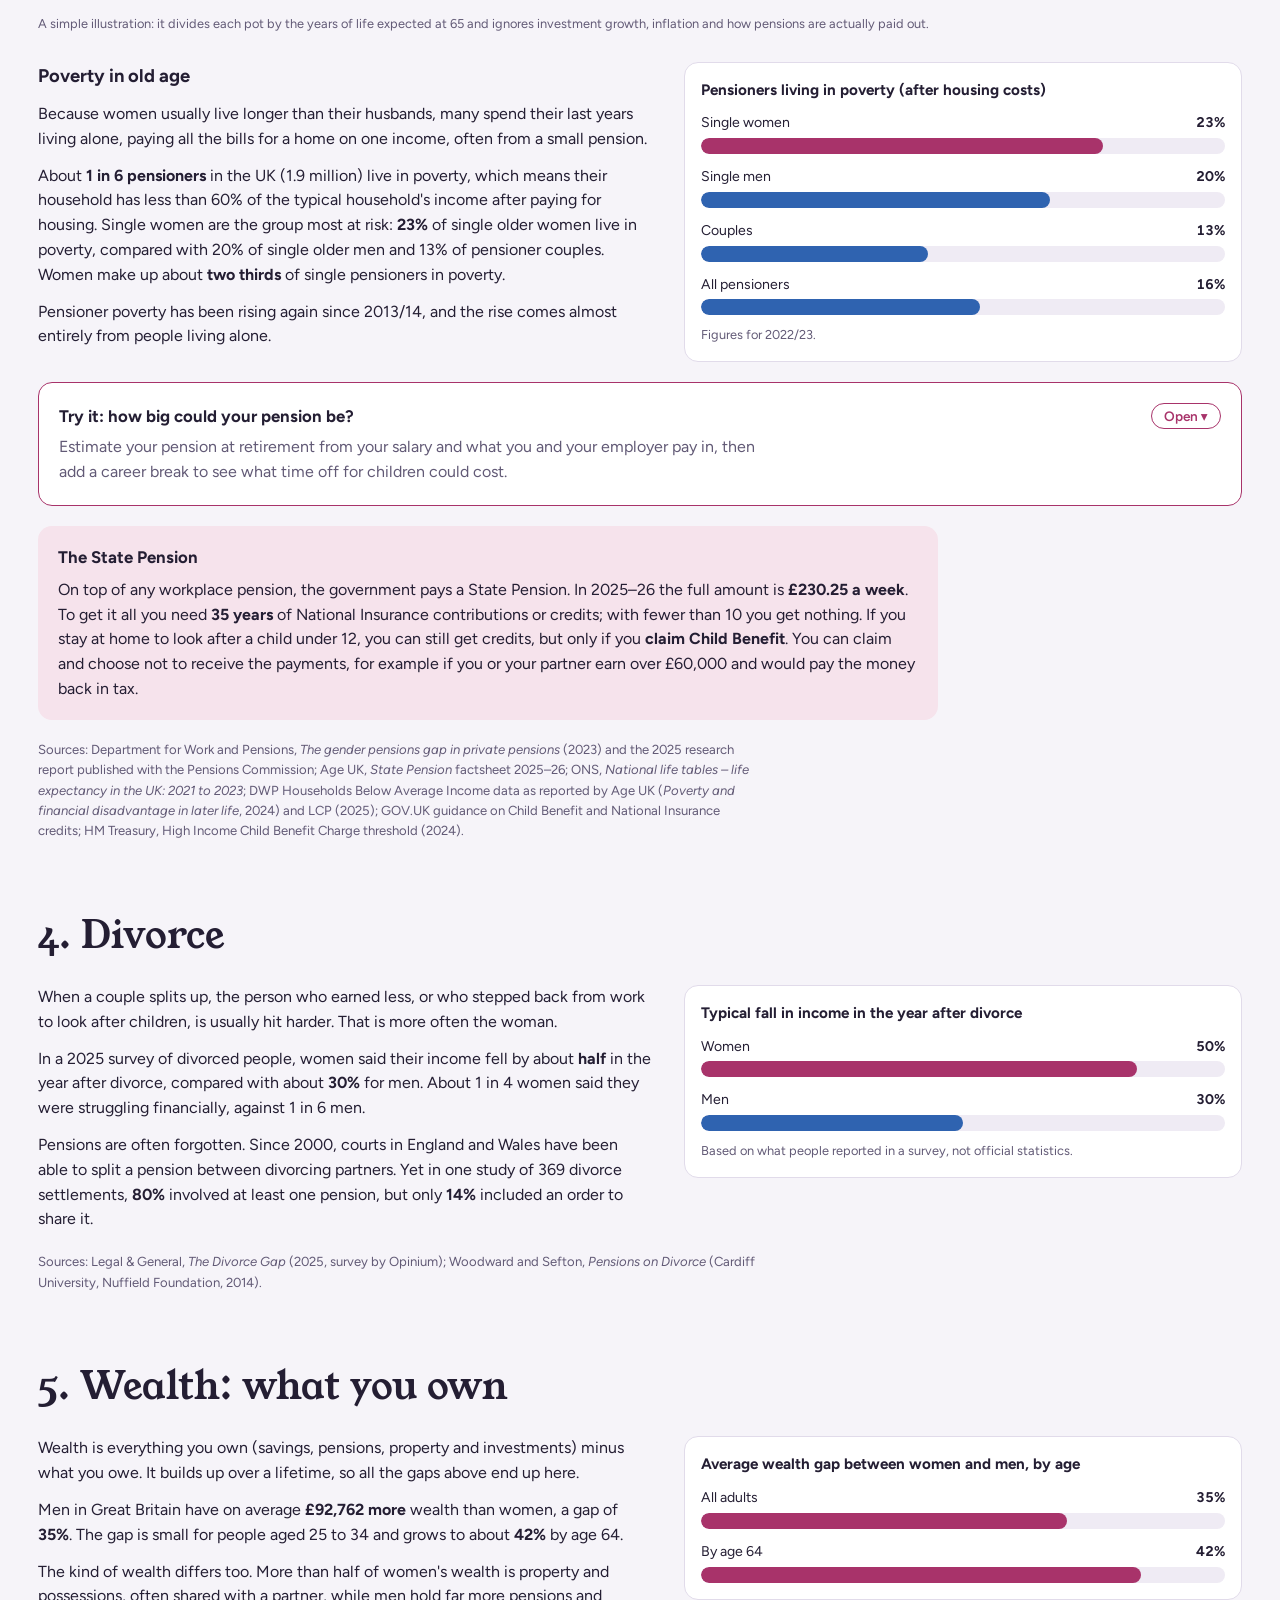
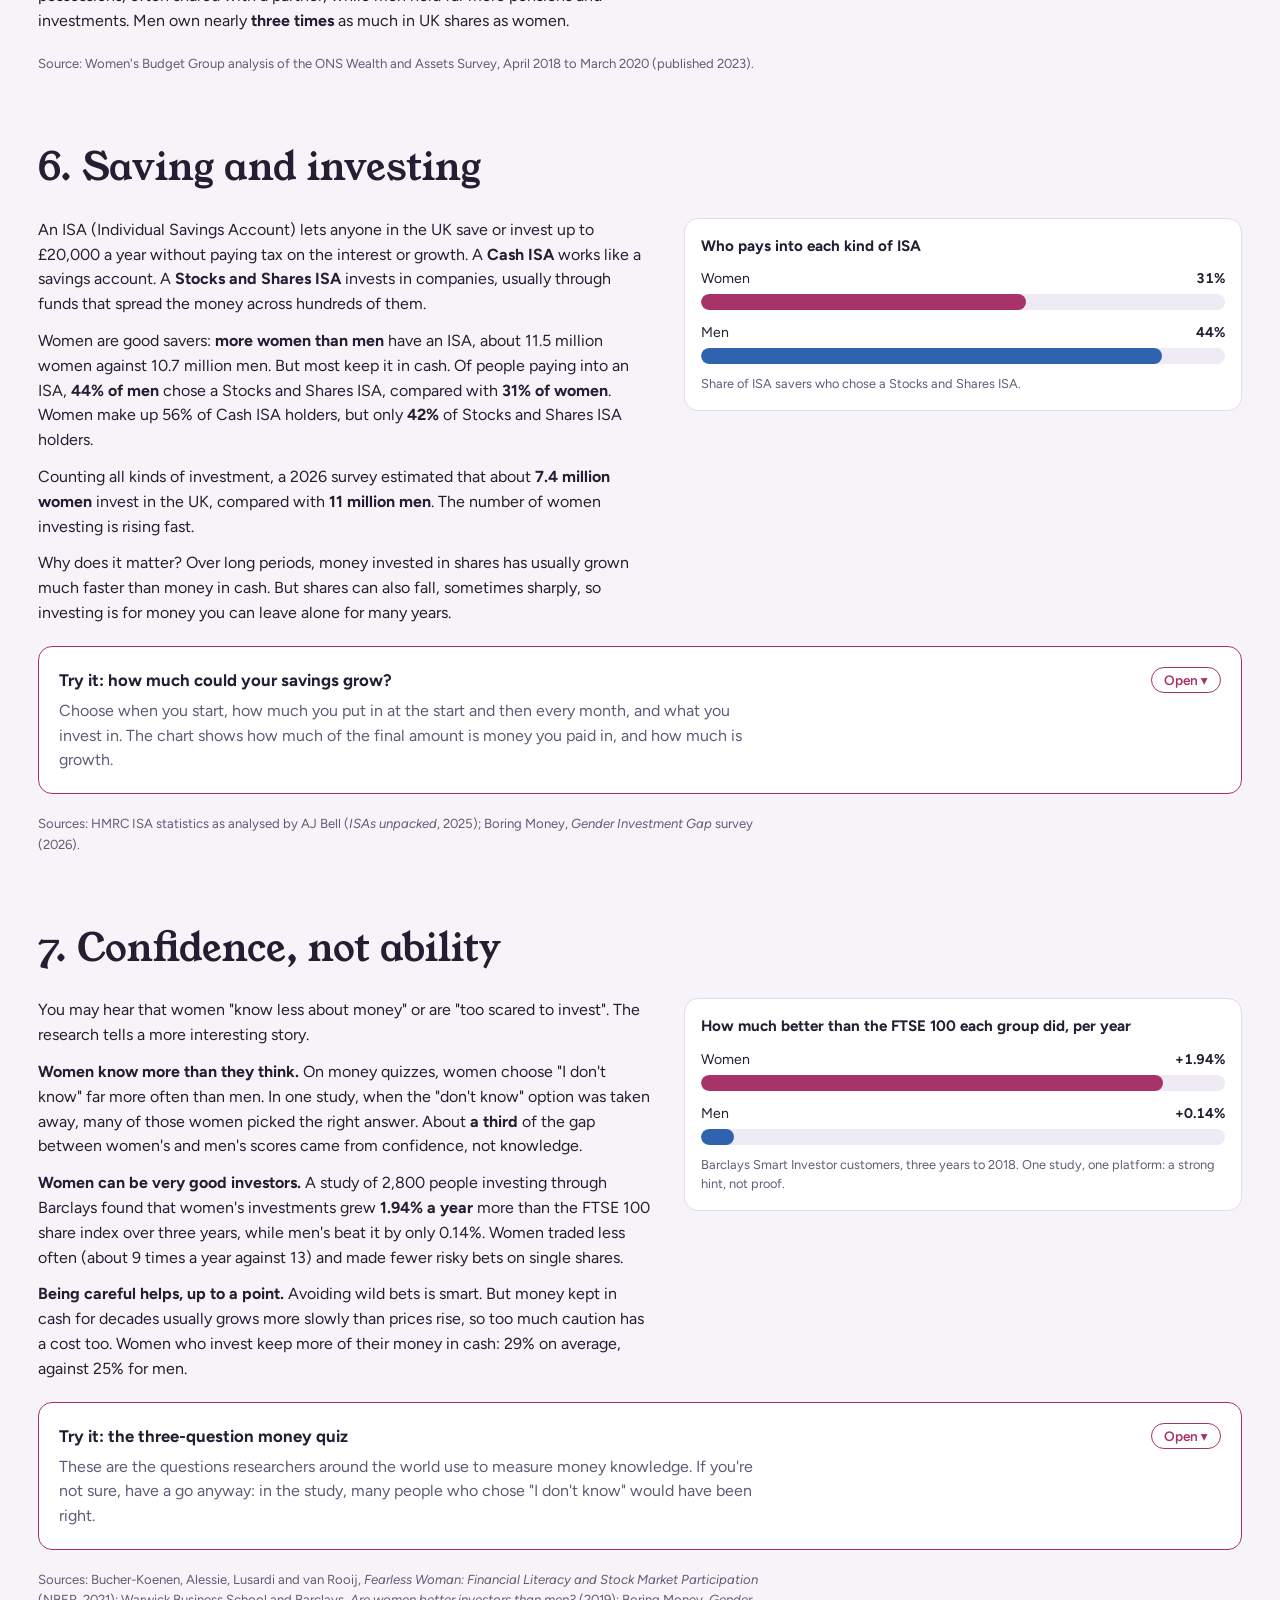
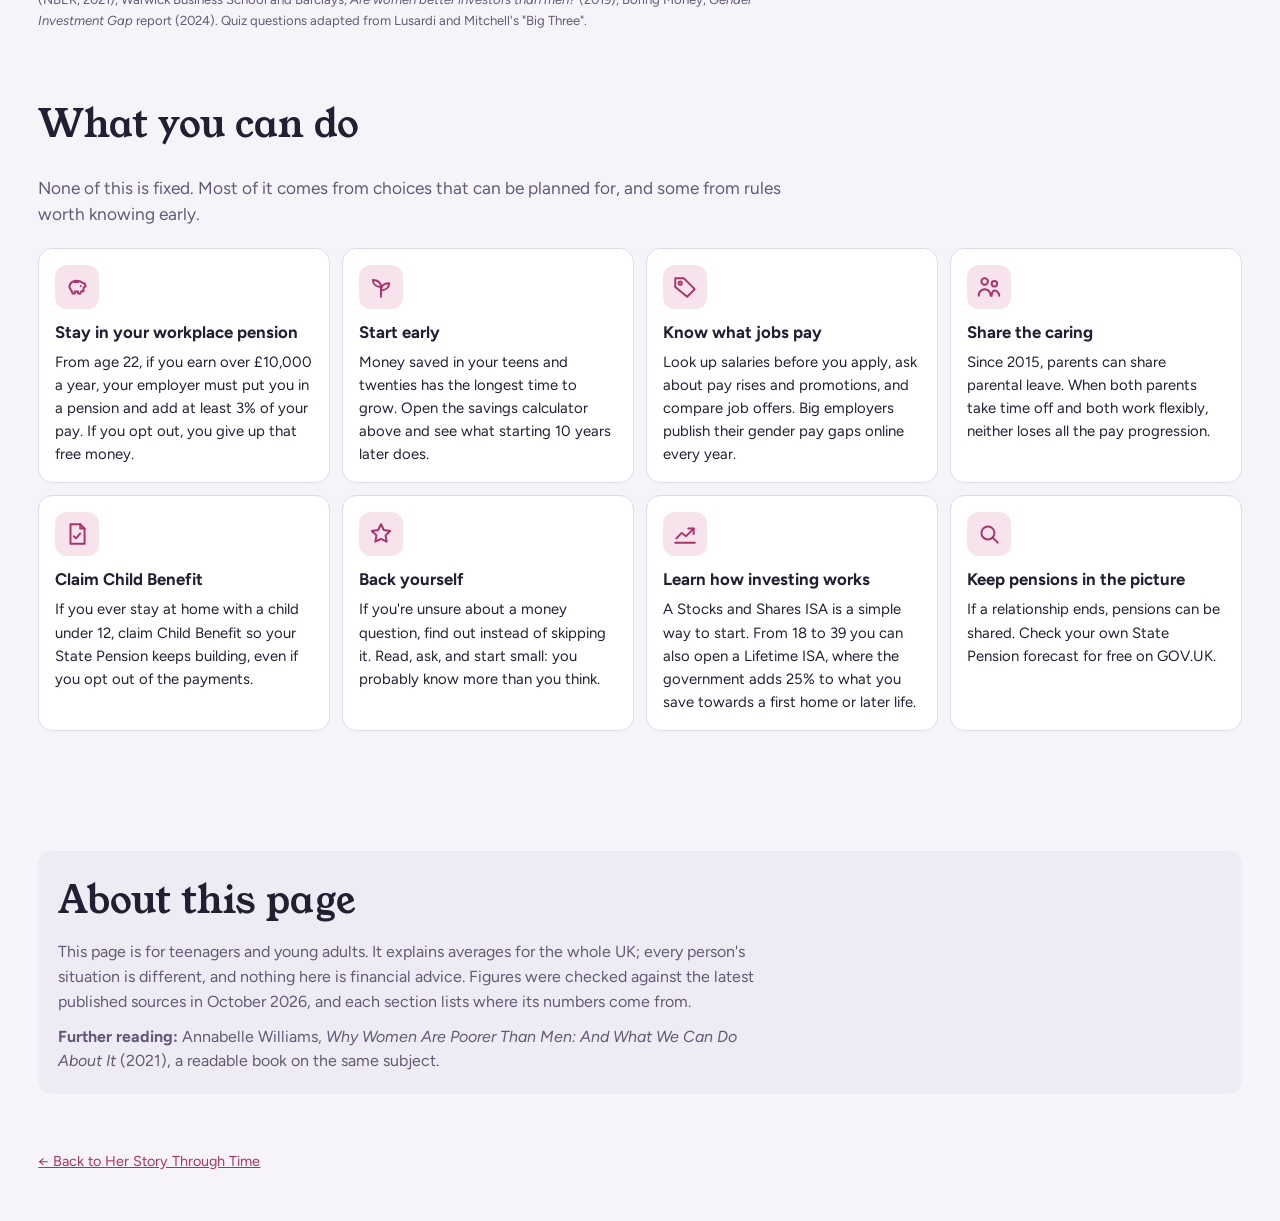
==== commit 138dc685: "Add 'Confidence, not ability' section with a money quiz Covers the financial confidence gap (Fearles" ====
--- a/her-money.html
+++ b/her-money.html
@@ -296,6 +296,32 @@
     <p class="src">Sources: HMRC ISA statistics as analysed by AJ Bell (<cite>ISAs unpacked</cite>, 2025); Boring Money, <cite>Gender Investment Gap</cite> survey (2026).</p>
   </section>
 
+  <section class="block" id="confidence">
+    <h2>7. Confidence, not ability</h2>
+    <div class="two">
+      <div class="prose">
+        <p>You may hear that women "know less about money" or are "too scared to invest". The research tells a more interesting story.</p>
+        <p><strong>Women know more than they think.</strong> On money quizzes, women choose "I don't know" far more often than men. In one study, when the "don't know" option was taken away, many of those women picked the right answer. About <strong>a third</strong> of the gap between women's and men's scores came from confidence, not knowledge.</p>
+        <p><strong>Women can be very good investors.</strong> A study of 2,800 people investing through Barclays found that women's investments grew <strong>1.94% a year</strong> more than the FTSE 100 share index over three years, while men's beat it by only 0.14%. Women traded less often (about 9 times a year against 13) and made fewer risky bets on single shares.</p>
+        <p><strong>Being careful helps, up to a point.</strong> Avoiding wild bets is smart. But money kept in cash for decades usually grows more slowly than prices rise, so too much caution has a cost too. Women who invest keep more of their money in cash: 29% on average, against 25% for men.</p>
+      </div>
+      <figure class="chart-card">
+        <figcaption>How much better than the FTSE 100 each group did, per year</figcaption>
+        <div class="gapbars" id="perfBars"></div>
+        <p class="chart-note">Barclays Smart Investor customers, three years to 2018. One study, one platform: a strong hint, not proof.</p>
+      </figure>
+    </div>
+
+    <details class="calc" id="quiz">
+      <summary class="calc-head">
+        <span class="calc-title"><h3>Try it: the three-question money quiz</h3><span class="calc-toggle" aria-hidden="true"></span></span>
+        <p>These are the questions researchers around the world use to measure money knowledge. If you're not sure, have a go anyway: in the study, many people who chose "I don't know" would have been right.</p>
+      </summary>
+      <div class="quiz" id="quizBody"></div>
+    </details>
+    <p class="src">Sources: Bucher-Koenen, Alessie, Lusardi and van Rooij, <cite>Fearless Woman: Financial Literacy and Stock Market Participation</cite> (NBER, 2021); Warwick Business School and Barclays, <cite>Are women better investors than men?</cite> (2019); Boring Money, <cite>Gender Investment Gap</cite> report (2024). Quiz questions adapted from Lusardi and Mitchell's "Big Three".</p>
+  </section>
+
   <section class="block" id="action">
     <h2>What you can do</h2>
     <p class="intro">None of this is fixed. Most of it comes from choices that can be planned for, and some from rules worth knowing early.</p>
@@ -305,6 +331,7 @@
       <li><span class="act-icon" aria-hidden="true"><svg viewBox="0 0 24 24" fill="none" stroke="currentColor" stroke-width="1.8" stroke-linecap="round" stroke-linejoin="round"><path d="M3 12V4h8l10 10-7 7z"/><circle cx="7.5" cy="8.5" r="1.5"/></svg></span><h3>Know what jobs pay</h3><p>Look up salaries before you apply, ask about pay rises and promotions, and compare job offers. Big employers publish their gender pay gaps online every year.</p></li>
       <li><span class="act-icon" aria-hidden="true"><svg viewBox="0 0 24 24" fill="none" stroke="currentColor" stroke-width="1.8" stroke-linecap="round" stroke-linejoin="round"><circle cx="8" cy="7" r="3"/><circle cx="17" cy="9" r="2.5"/><path d="M2.5 20c0-3.5 2.5-6 5.5-6s5.5 2.5 5.5 6"/><path d="M14.5 20c0-2.8 1.2-4.8 2.5-4.8s4.5 1.5 4.5 4.8"/></svg></span><h3>Share the caring</h3><p>Since 2015, parents can share parental leave. When both parents take time off and both work flexibly, neither loses all the pay progression.</p></li>
       <li><span class="act-icon" aria-hidden="true"><svg viewBox="0 0 24 24" fill="none" stroke="currentColor" stroke-width="1.8" stroke-linecap="round" stroke-linejoin="round"><path d="M6 3h9l4 4v14H6z"/><path d="M15 3v4h4"/><path d="M9 14l2 2 4-4.5"/></svg></span><h3>Claim Child Benefit</h3><p>If you ever stay at home with a child under 12, claim Child Benefit so your State Pension keeps building, even if you opt out of the payments.</p></li>
+      <li><span class="act-icon" aria-hidden="true"><svg viewBox="0 0 24 24" fill="none" stroke="currentColor" stroke-width="1.8" stroke-linecap="round" stroke-linejoin="round"><path d="M12 3l2.6 5.3 5.9.9-4.3 4.1 1 5.8L12 16.4 6.8 19.1l1-5.8L3.5 9.2l5.9-.9z"/></svg></span><h3>Back yourself</h3><p>If you're unsure about a money question, find out instead of skipping it. Read, ask, and start small: you probably know more than you think.</p></li>
       <li><span class="act-icon" aria-hidden="true"><svg viewBox="0 0 24 24" fill="none" stroke="currentColor" stroke-width="1.8" stroke-linecap="round" stroke-linejoin="round"><path d="M3 20h18"/><path d="M4 16l5-5 4 3 7-7"/><path d="M15 7h5v5"/></svg></span><h3>Learn how investing works</h3><p>A Stocks and Shares ISA is a simple way to start. From 18 to 39 you can also open a Lifetime ISA, where the government adds 25% to what you save towards a first home or later life.</p></li>
       <li><span class="act-icon" aria-hidden="true"><svg viewBox="0 0 24 24" fill="none" stroke="currentColor" stroke-width="1.8" stroke-linecap="round" stroke-linejoin="round"><circle cx="11" cy="11" r="6"/><path d="M20 20l-4.6-4.6"/></svg></span><h3>Keep pensions in the picture</h3><p>If a relationship ends, pensions can be shared. Check your own State Pension forecast for free on GOV.UK.</p></li>
     </ul>
--- a/css/money.css
+++ b/css/money.css
@@ -89,6 +89,19 @@
 @media (max-width: 800px) { .longer { grid-template-columns: 1fr; } }
 .poverty { margin-top: 8px; }
 .poverty h3 { font-size: 1.15rem; }
+.quiz { display: grid; gap: 16px; }
+.q { border: 1px solid var(--line); border-radius: 12px; padding: 14px 16px; margin: 0; display: grid; gap: 10px; min-width: 0; }
+.q legend { font-weight: 600; padding: 0; display: flex; gap: 10px; align-items: baseline; float: left; width: 100%; }
+.q legend + * { clear: both; }
+.q-num { flex: none; font: 500 13px var(--mono); color: var(--accent); background: var(--accent-soft); border-radius: 99px; width: 24px; height: 24px; display: inline-grid; place-items: center; }
+.q-opts { display: flex; flex-wrap: wrap; gap: 8px; }
+.q-opts button { border: 1.5px solid var(--line); background: var(--surface); border-radius: 999px; padding: 7px 14px; font-size: .9rem; font-weight: 600; cursor: pointer; }
+.q-opts button:hover { border-color: var(--accent); }
+.q-opts button.right { background: var(--yes-bg); border-color: var(--yes); color: var(--yes); }
+.q-opts button.wrong { background: var(--no-bg); border-color: var(--no); color: var(--no); }
+.q-opts button.picked:not(.right):not(.wrong) { border-color: var(--ink); }
+.q-why { font-size: .9rem; background: var(--sunk); border-radius: 8px; padding: 10px 12px; }
+.q-score { font-weight: 700; }
 .presets { display: flex; flex-wrap: wrap; gap: 6px; margin-top: 6px; }
 .presets button { border: 1.5px solid var(--line); background: var(--surface); border-radius: 999px; padding: 5px 11px; font-size: .82rem; font-weight: 600; cursor: pointer; }
 .contrib { margin-top: 10px; padding: 10px 12px; background: var(--sunk); border-radius: 10px; font-size: .86rem; line-height: 1.45; }
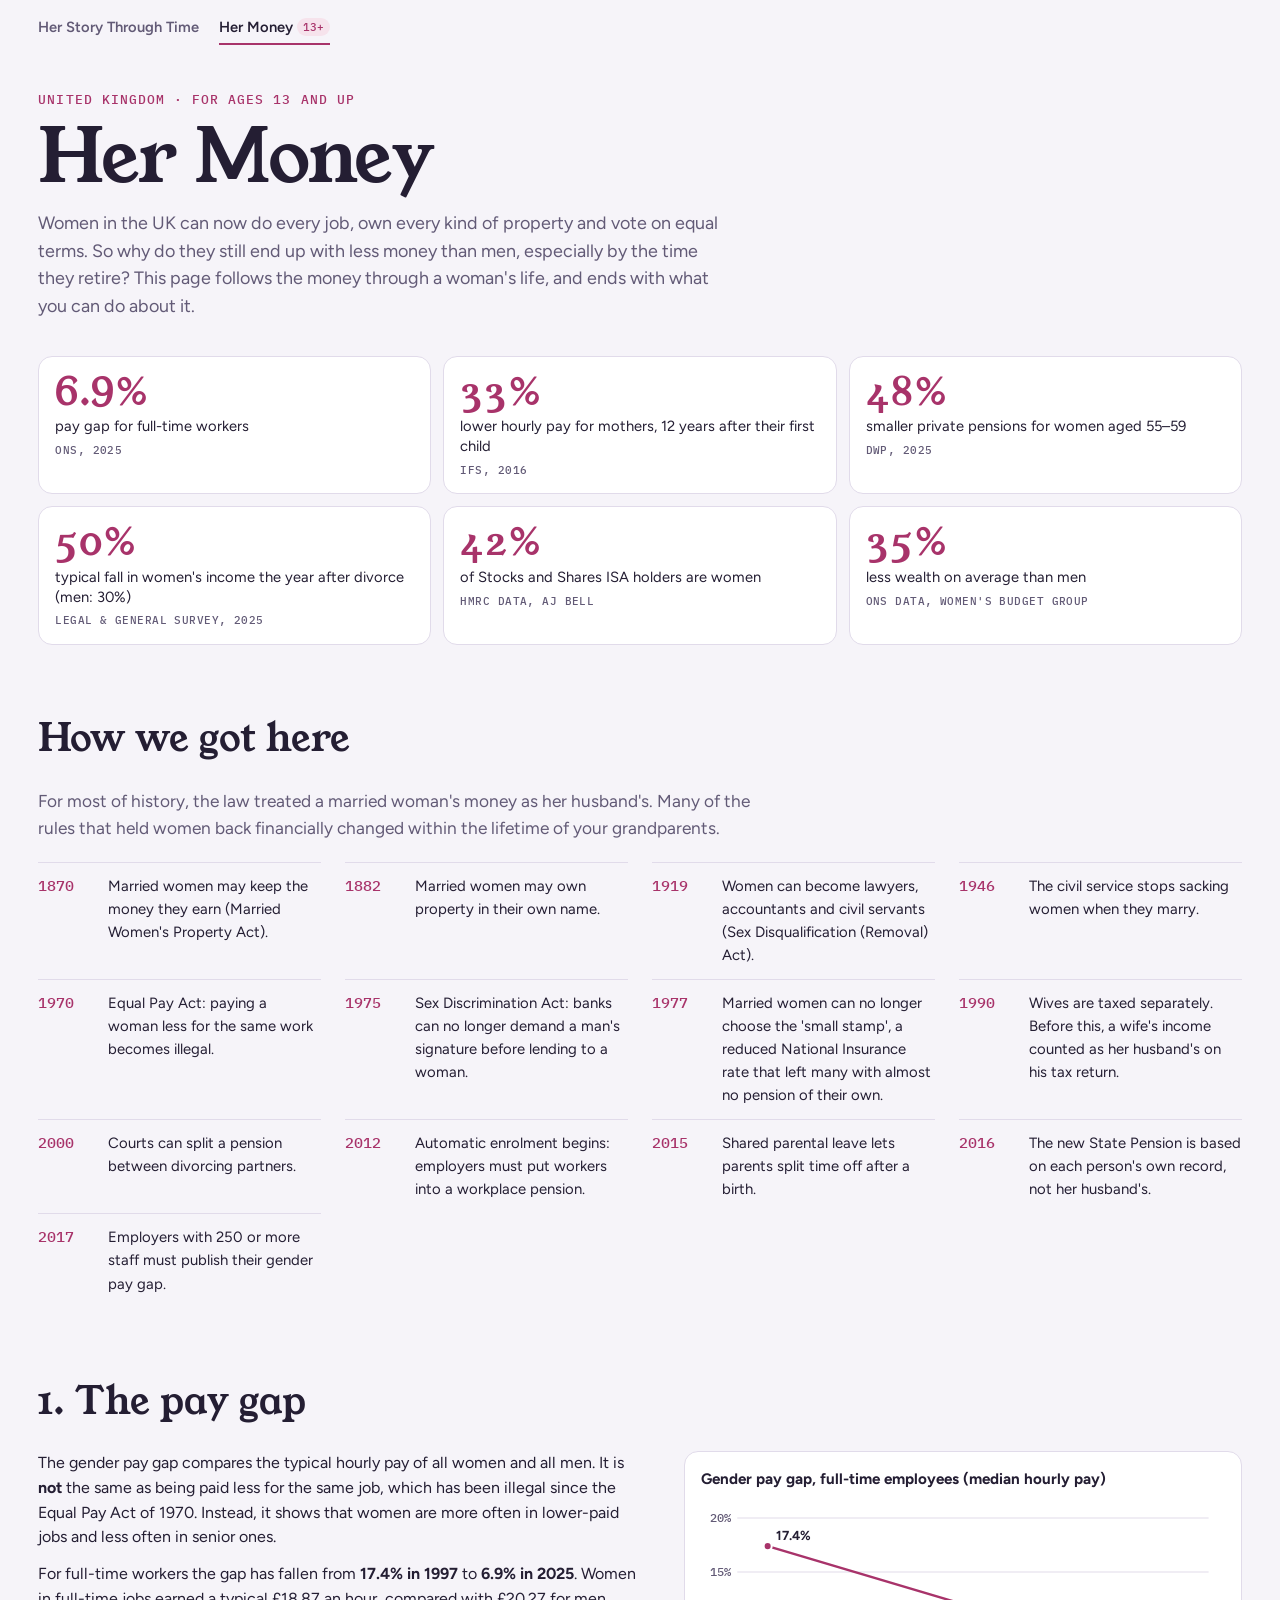
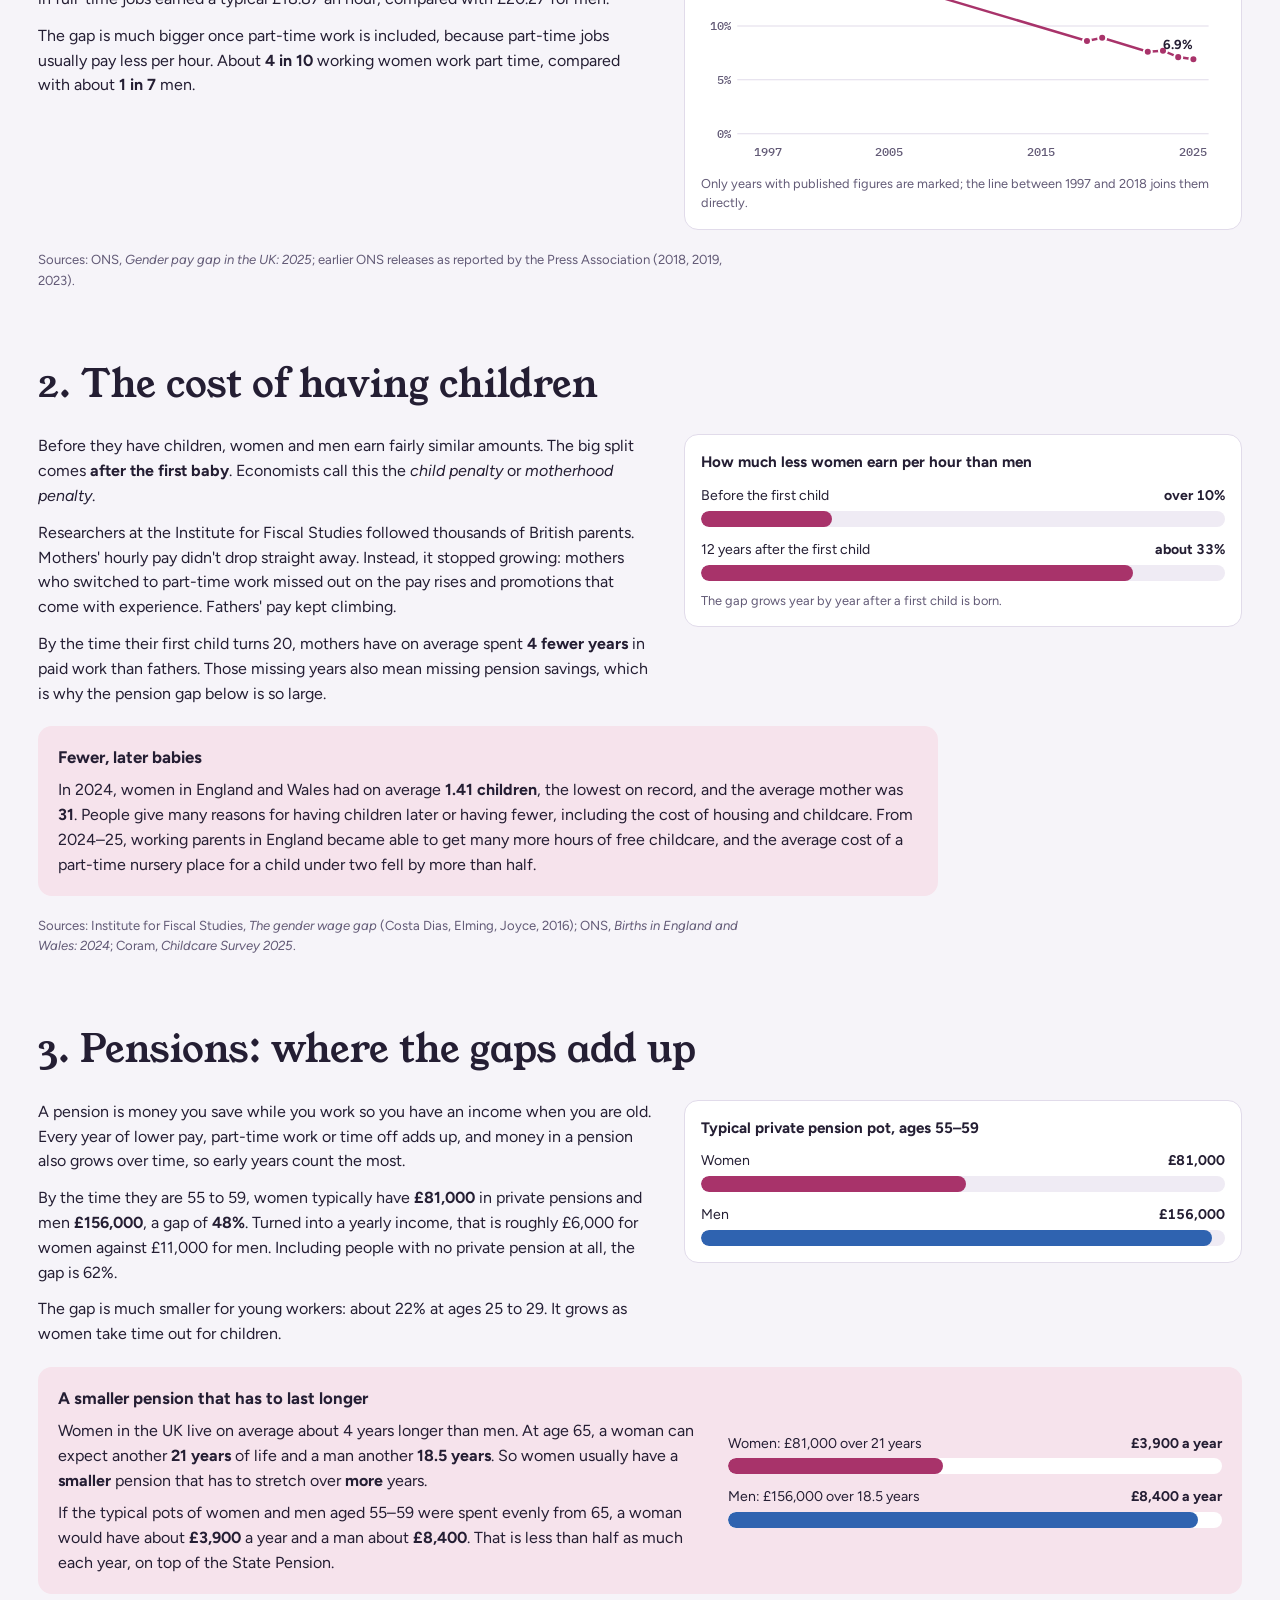
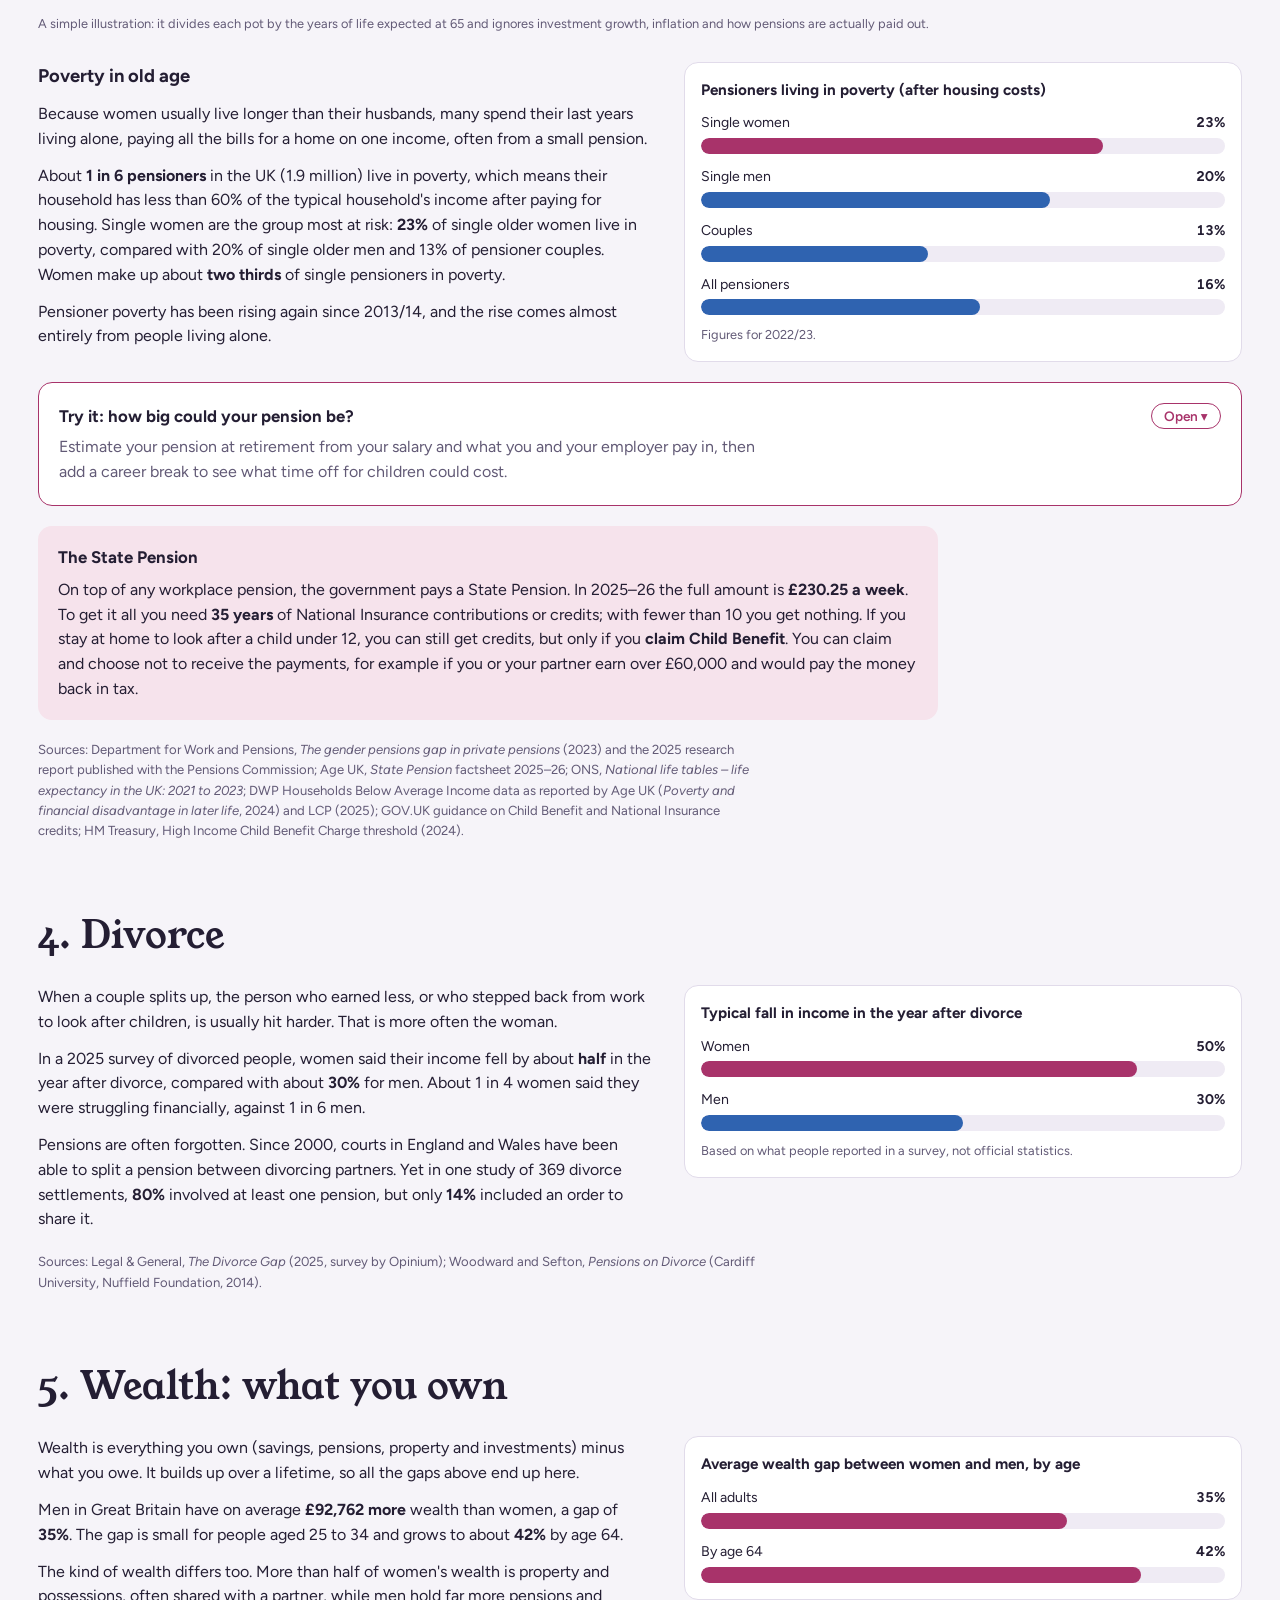
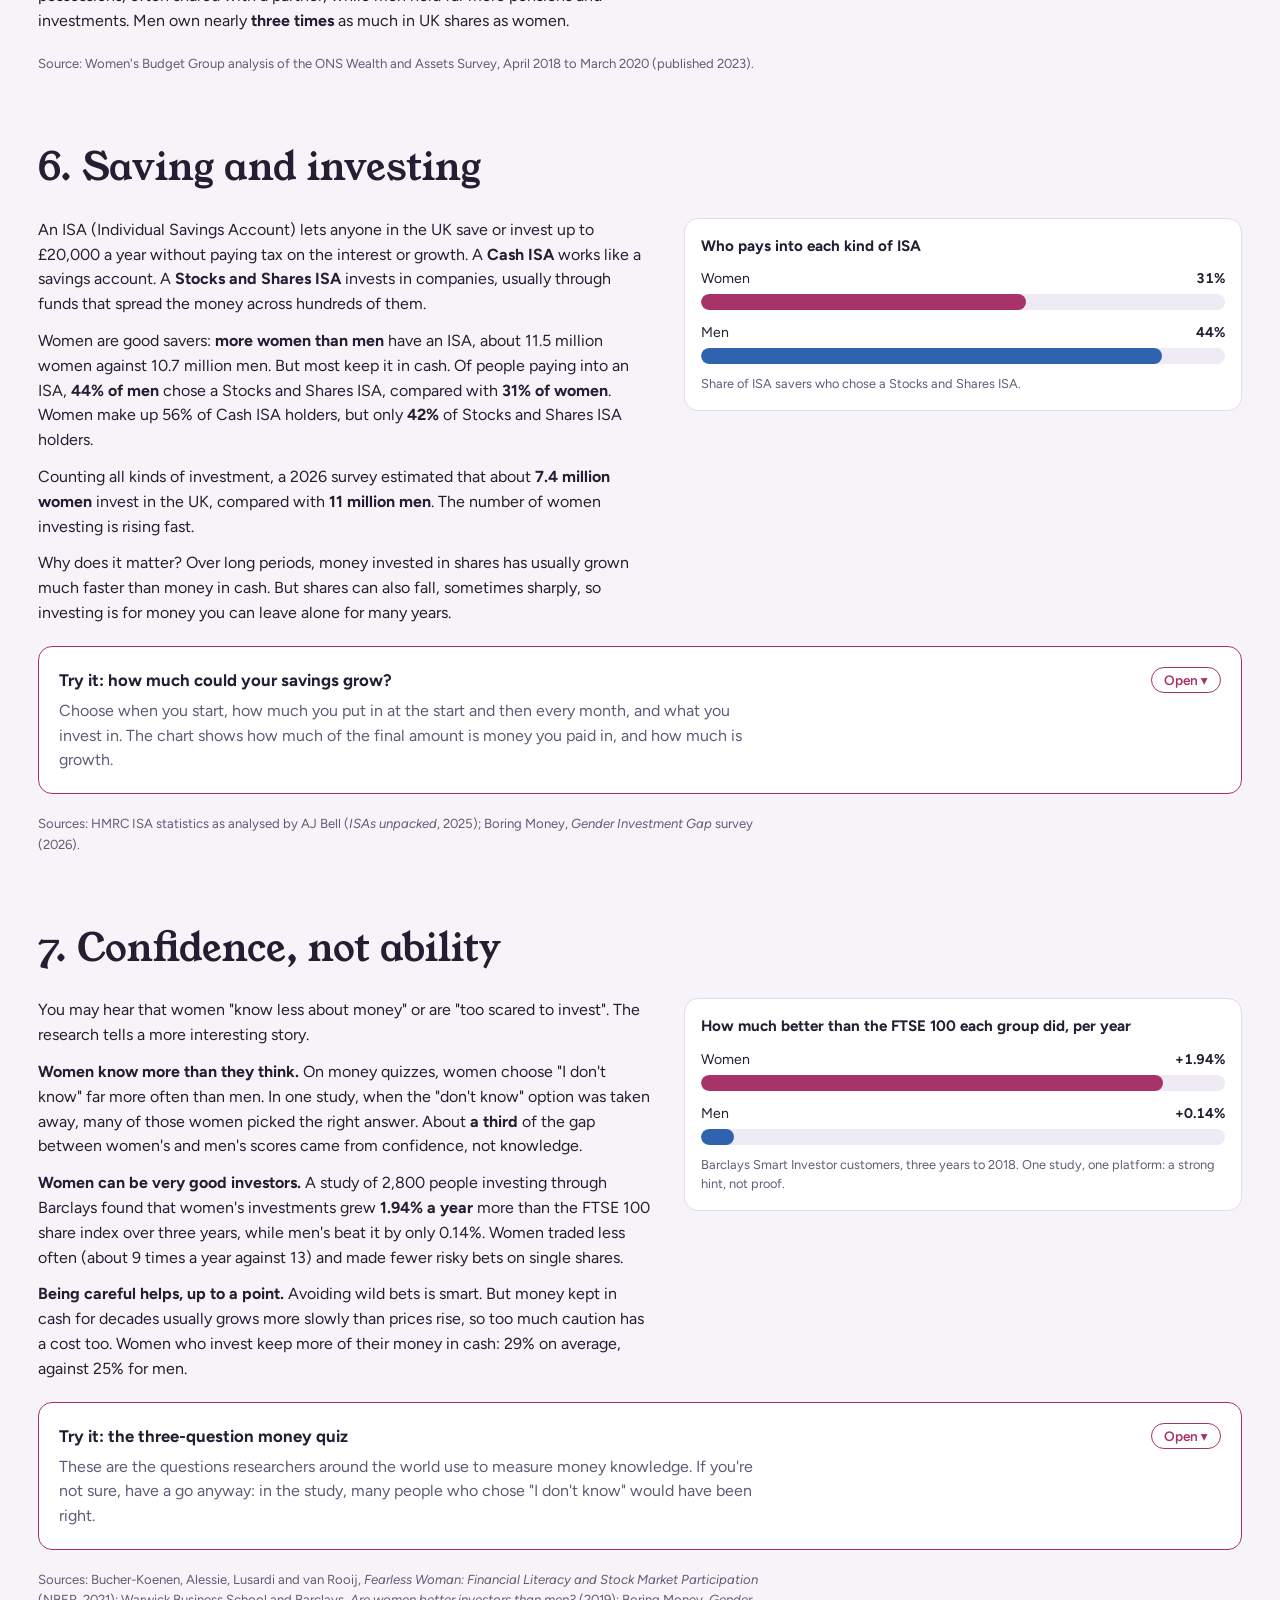
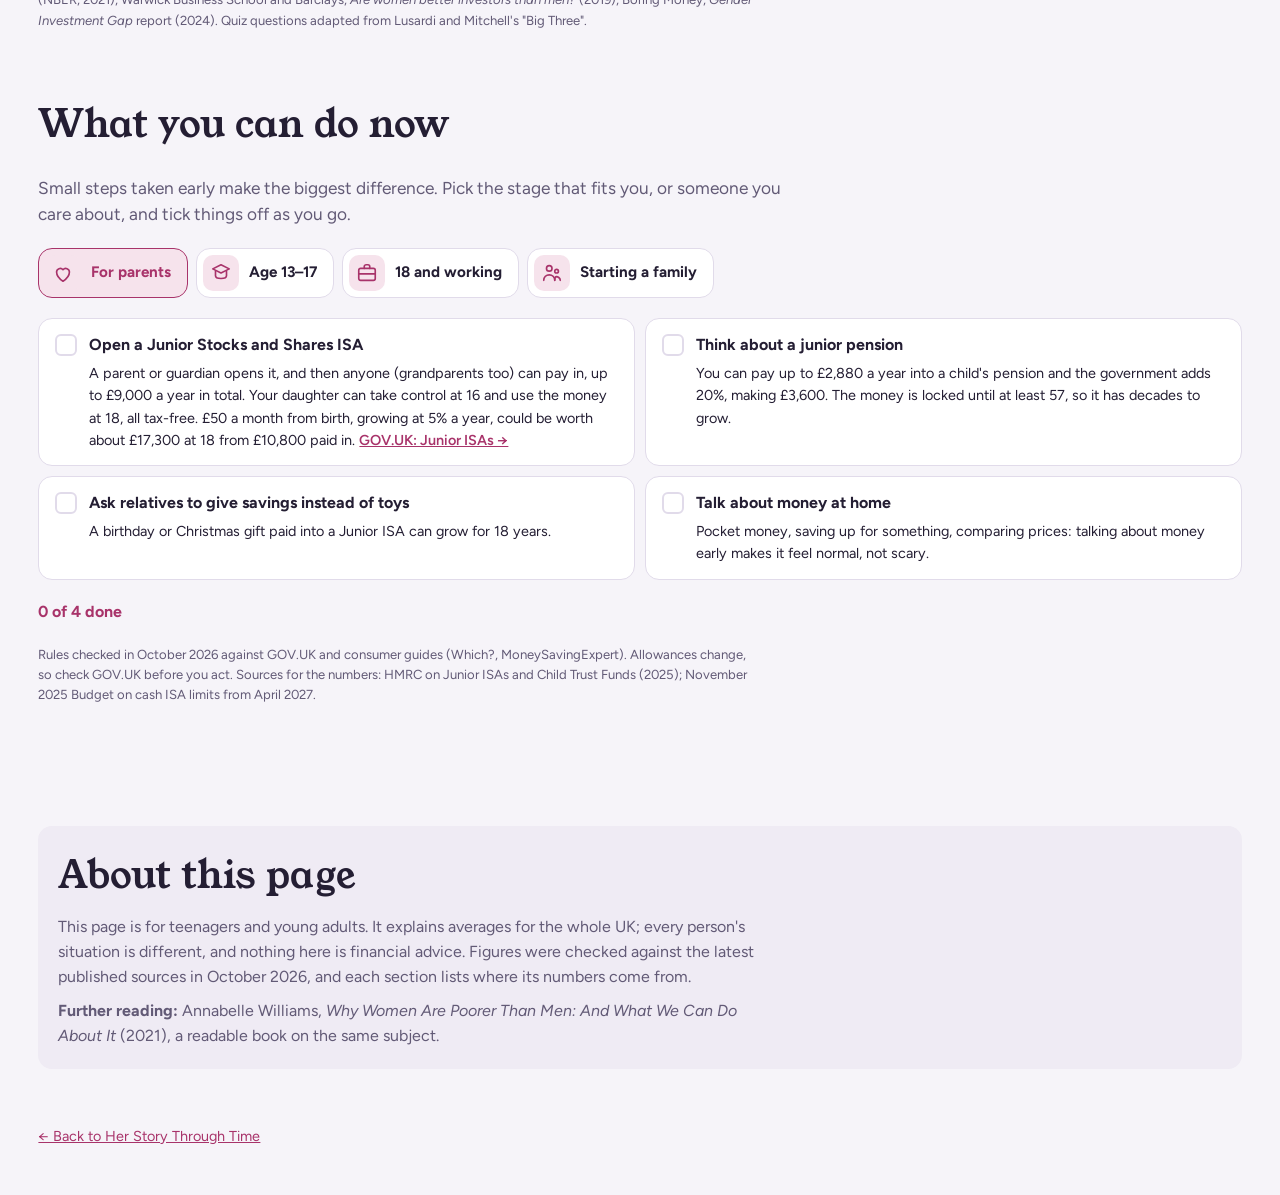
==== commit 8988e088: "Replace tips with a 'What you can do now' checklist A tickable checklist by stage of life (parents, " ====
--- a/her-money.html
+++ b/her-money.html
@@ -323,18 +323,12 @@
   </section>
 
   <section class="block" id="action">
-    <h2>What you can do</h2>
-    <p class="intro">None of this is fixed. Most of it comes from choices that can be planned for, and some from rules worth knowing early.</p>
-    <ul class="actions">
-      <li><span class="act-icon" aria-hidden="true"><svg viewBox="0 0 24 24" fill="none" stroke="currentColor" stroke-width="1.8" stroke-linecap="round" stroke-linejoin="round"><path d="M5 12a7 6 0 0 1 12.5-3.5H19l1 3-2 1.2V16h-2l-1 2h-2v-1.8H10V18H8l-1.3-3A6 6 0 0 1 5 12z"/><path d="M10 7.5h3"/><circle cx="15.5" cy="11" r=".9" fill="currentColor" stroke="none"/></svg></span><h3>Stay in your workplace pension</h3><p>From age 22, if you earn over £10,000 a year, your employer must put you in a pension and add at least 3% of your pay. If you opt out, you give up that free money.</p></li>
-      <li><span class="act-icon" aria-hidden="true"><svg viewBox="0 0 24 24" fill="none" stroke="currentColor" stroke-width="1.8" stroke-linecap="round" stroke-linejoin="round"><path d="M12 21v-9"/><path d="M12 12C12 8 9 5.5 4.5 5.5c0 4 3 6.5 7.5 6.5z"/><path d="M12 15c0-4 3-6.5 7.5-6.5 0 4-3 6.5-7.5 6.5z"/></svg></span><h3>Start early</h3><p>Money saved in your teens and twenties has the longest time to grow. Open the savings calculator above and see what starting 10 years later does.</p></li>
-      <li><span class="act-icon" aria-hidden="true"><svg viewBox="0 0 24 24" fill="none" stroke="currentColor" stroke-width="1.8" stroke-linecap="round" stroke-linejoin="round"><path d="M3 12V4h8l10 10-7 7z"/><circle cx="7.5" cy="8.5" r="1.5"/></svg></span><h3>Know what jobs pay</h3><p>Look up salaries before you apply, ask about pay rises and promotions, and compare job offers. Big employers publish their gender pay gaps online every year.</p></li>
-      <li><span class="act-icon" aria-hidden="true"><svg viewBox="0 0 24 24" fill="none" stroke="currentColor" stroke-width="1.8" stroke-linecap="round" stroke-linejoin="round"><circle cx="8" cy="7" r="3"/><circle cx="17" cy="9" r="2.5"/><path d="M2.5 20c0-3.5 2.5-6 5.5-6s5.5 2.5 5.5 6"/><path d="M14.5 20c0-2.8 1.2-4.8 2.5-4.8s4.5 1.5 4.5 4.8"/></svg></span><h3>Share the caring</h3><p>Since 2015, parents can share parental leave. When both parents take time off and both work flexibly, neither loses all the pay progression.</p></li>
-      <li><span class="act-icon" aria-hidden="true"><svg viewBox="0 0 24 24" fill="none" stroke="currentColor" stroke-width="1.8" stroke-linecap="round" stroke-linejoin="round"><path d="M6 3h9l4 4v14H6z"/><path d="M15 3v4h4"/><path d="M9 14l2 2 4-4.5"/></svg></span><h3>Claim Child Benefit</h3><p>If you ever stay at home with a child under 12, claim Child Benefit so your State Pension keeps building, even if you opt out of the payments.</p></li>
-      <li><span class="act-icon" aria-hidden="true"><svg viewBox="0 0 24 24" fill="none" stroke="currentColor" stroke-width="1.8" stroke-linecap="round" stroke-linejoin="round"><path d="M12 3l2.6 5.3 5.9.9-4.3 4.1 1 5.8L12 16.4 6.8 19.1l1-5.8L3.5 9.2l5.9-.9z"/></svg></span><h3>Back yourself</h3><p>If you're unsure about a money question, find out instead of skipping it. Read, ask, and start small: you probably know more than you think.</p></li>
-      <li><span class="act-icon" aria-hidden="true"><svg viewBox="0 0 24 24" fill="none" stroke="currentColor" stroke-width="1.8" stroke-linecap="round" stroke-linejoin="round"><path d="M3 20h18"/><path d="M4 16l5-5 4 3 7-7"/><path d="M15 7h5v5"/></svg></span><h3>Learn how investing works</h3><p>A Stocks and Shares ISA is a simple way to start. From 18 to 39 you can also open a Lifetime ISA, where the government adds 25% to what you save towards a first home or later life.</p></li>
-      <li><span class="act-icon" aria-hidden="true"><svg viewBox="0 0 24 24" fill="none" stroke="currentColor" stroke-width="1.8" stroke-linecap="round" stroke-linejoin="round"><circle cx="11" cy="11" r="6"/><path d="M20 20l-4.6-4.6"/></svg></span><h3>Keep pensions in the picture</h3><p>If a relationship ends, pensions can be shared. Check your own State Pension forecast for free on GOV.UK.</p></li>
-    </ul>
+    <h2>What you can do now</h2>
+    <p class="intro">Small steps taken early make the biggest difference. Pick the stage that fits you, or someone you care about, and tick things off as you go.</p>
+    <div class="stage-tabs" id="stageTabs" role="tablist" aria-label="Choose a stage of life"></div>
+    <div class="checklist" id="checklist" role="tabpanel"></div>
+    <p class="progress" id="progress" aria-live="polite"></p>
+    <p class="src">Rules checked in October 2026 against GOV.UK and consumer guides (Which?, MoneySavingExpert). Allowances change, so check GOV.UK before you act. Sources for the numbers: HMRC on Junior ISAs and Child Trust Funds (2025); November 2025 Budget on cash ISA limits from April 2027.</p>
   </section>
 
   <section class="panel sources">
--- a/css/money.css
+++ b/css/money.css
@@ -130,6 +130,28 @@
 .assumptions summary { cursor: pointer; font-weight: 600; color: var(--ink); }
 .assumptions p { margin-top: 8px; max-width: 80ch; }
 
+/* "What you can do now" checklist */
+.stage-tabs { display: flex; flex-wrap: wrap; gap: 8px; }
+.stage-tabs button { display: inline-flex; align-items: center; gap: 10px; border: 1.5px solid var(--line); background: var(--surface); border-radius: 14px; padding: 6px 16px 6px 6px; font-weight: 700; font-size: .95rem; cursor: pointer; }
+.stage-tabs button .act-icon { width: 36px; height: 36px; margin: 0; border-radius: 10px; }
+.stage-tabs button .act-icon svg { width: 22px; height: 22px; }
+.stage-tabs button:hover { border-color: var(--accent); }
+.stage-tabs button[aria-selected="true"] { border-color: var(--accent); background: var(--accent-soft); color: var(--accent); }
+.checklist { display: grid; grid-template-columns: repeat(auto-fill, minmax(min(100%, 420px), 1fr)); gap: 10px; }
+.check-item { display: grid; grid-template-columns: auto 1fr; gap: 12px; align-items: start; background: var(--surface); border: 1px solid var(--line); border-radius: var(--radius); padding: 14px 16px; cursor: pointer; transition: border-color .2s; }
+.check-item:hover { border-color: var(--accent); }
+.check-item input { position: absolute; opacity: 0; width: 1px; height: 1px; }
+.check-item .box { width: 22px; height: 22px; border-radius: 6px; border: 2px solid var(--line); margin-top: 1px; display: grid; place-items: center; }
+.check-item input:focus-visible + .box { outline: 3px solid var(--accent); outline-offset: 2px; }
+.check-item.is-done .box { background: var(--accent); border-color: var(--accent); }
+.check-item.is-done .box::after { content: ""; width: 6px; height: 11px; border: solid var(--on-accent); border-width: 0 2.5px 2.5px 0; transform: translateY(-1px) rotate(45deg); }
+.ci-text { display: grid; gap: 4px; font-size: .9rem; min-width: 0; }
+.ci-text strong { font-size: 1rem; }
+.check-item.is-done .ci-text strong { text-decoration: line-through; text-decoration-color: var(--accent); }
+.ci-text a { color: var(--accent); font-weight: 600; white-space: nowrap; }
+.progress { font-weight: 700; color: var(--accent); }
+@media (max-width: 480px) { .checklist { grid-template-columns: 1fr; } }
+
 /* Actions */
 .actions { list-style: none; margin: 0; padding: 0; display: grid; grid-template-columns: repeat(auto-fill, minmax(260px, 1fr)); gap: 12px; }
 .actions li { background: var(--surface); border: 1px solid var(--line); border-radius: var(--radius); padding: 16px; display: grid; gap: 6px; align-content: start; font-size: .93rem; }
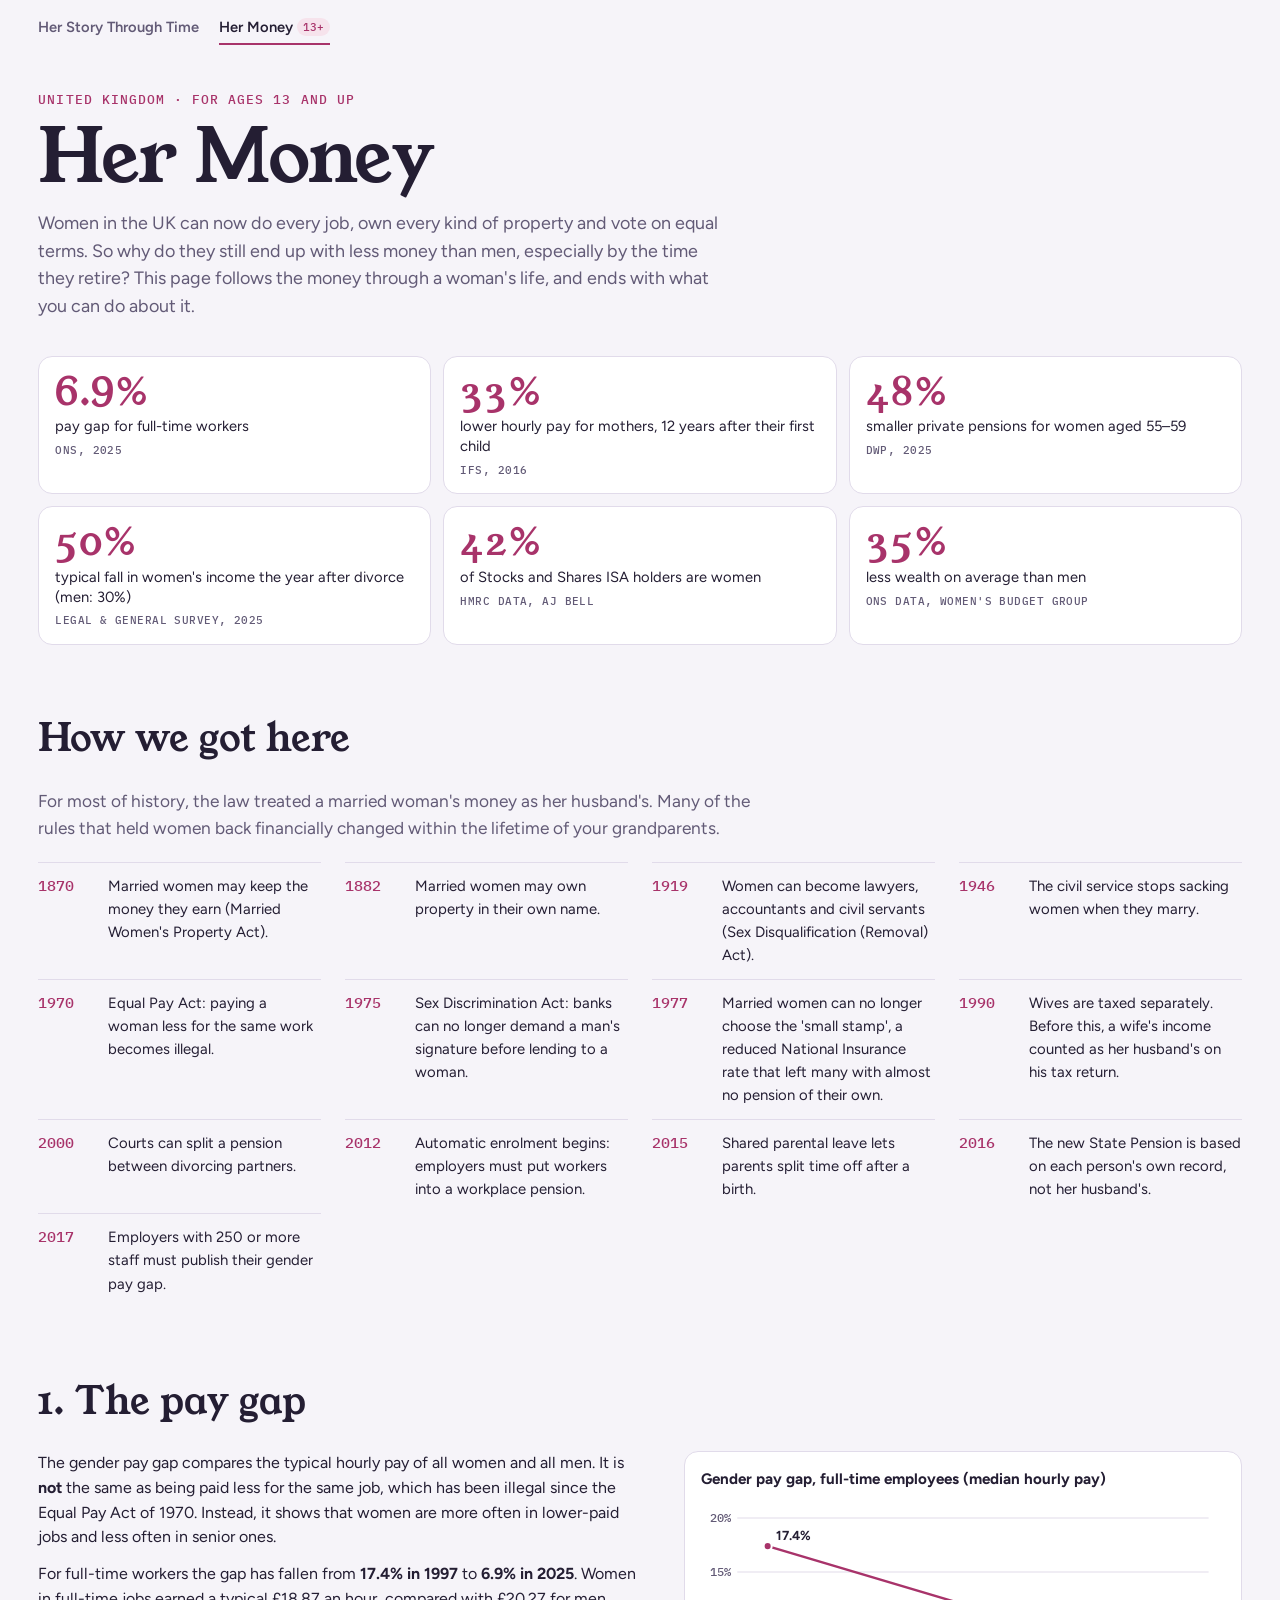
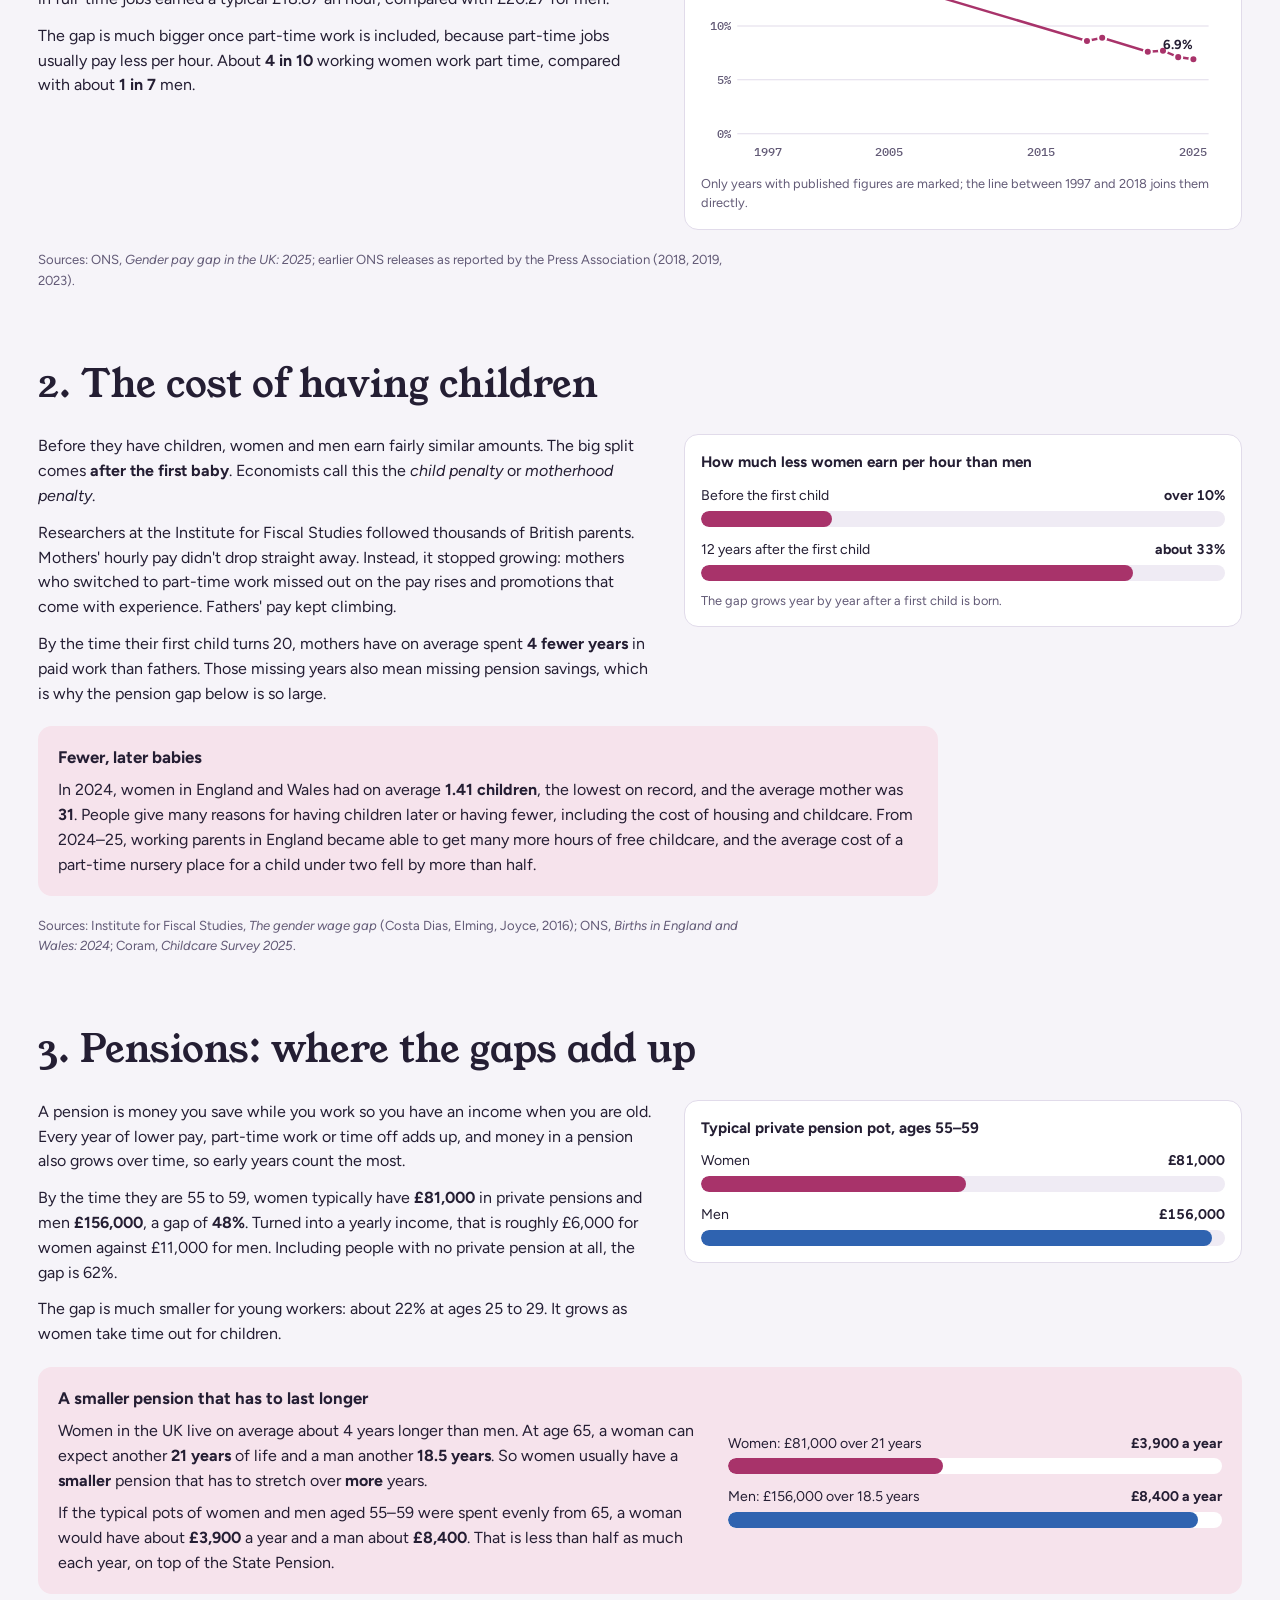
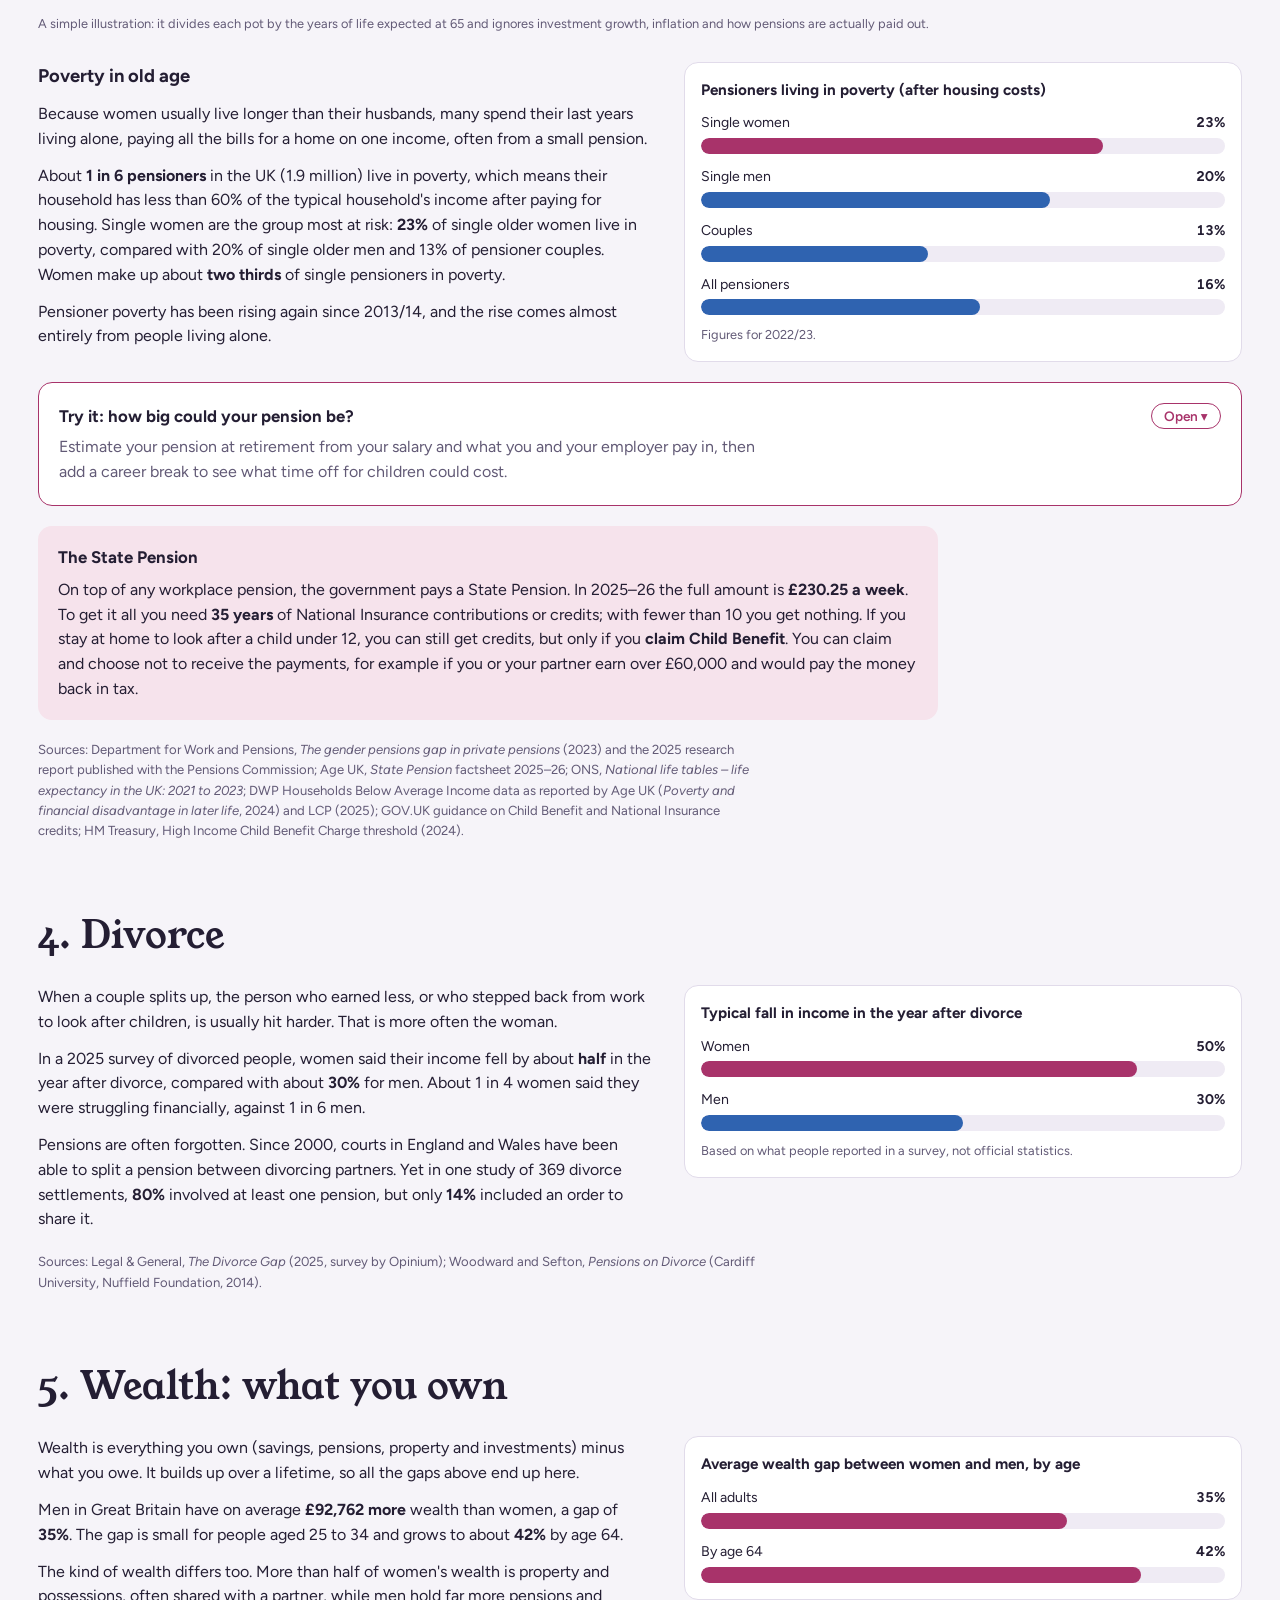
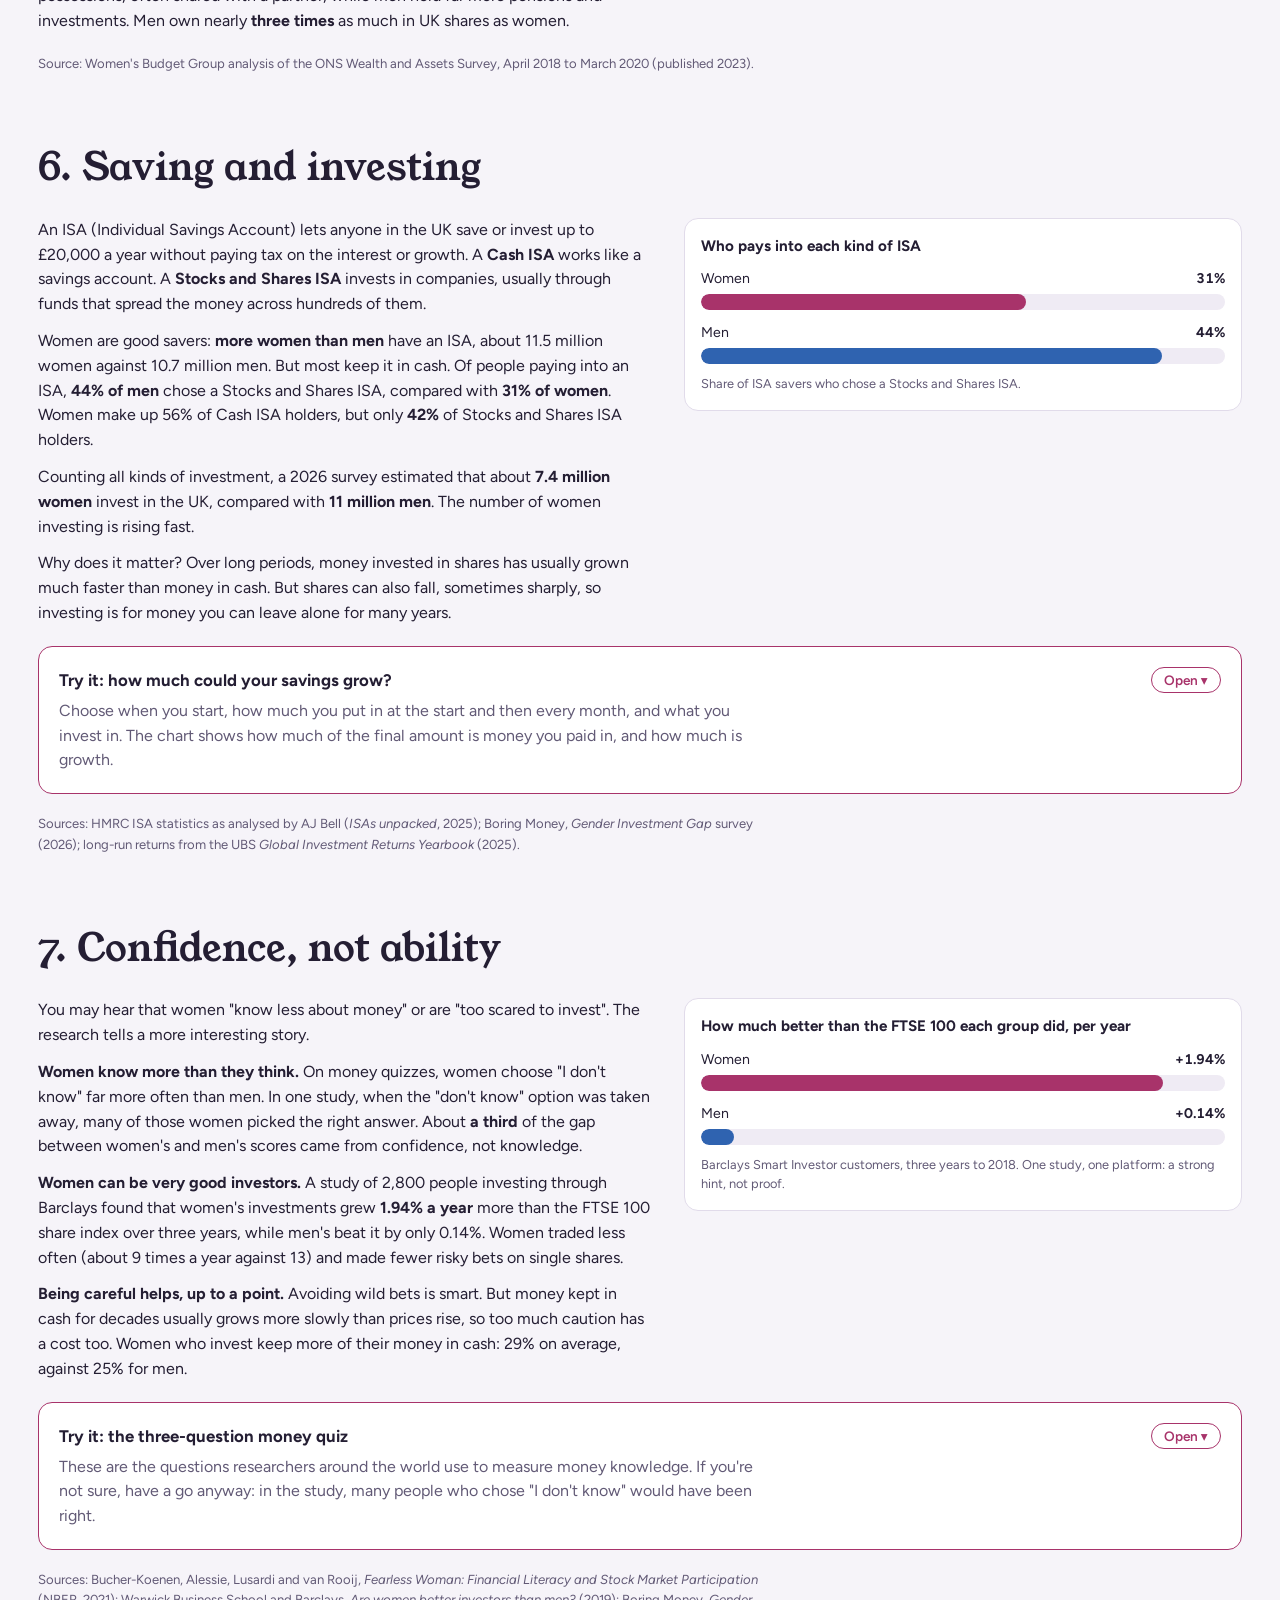
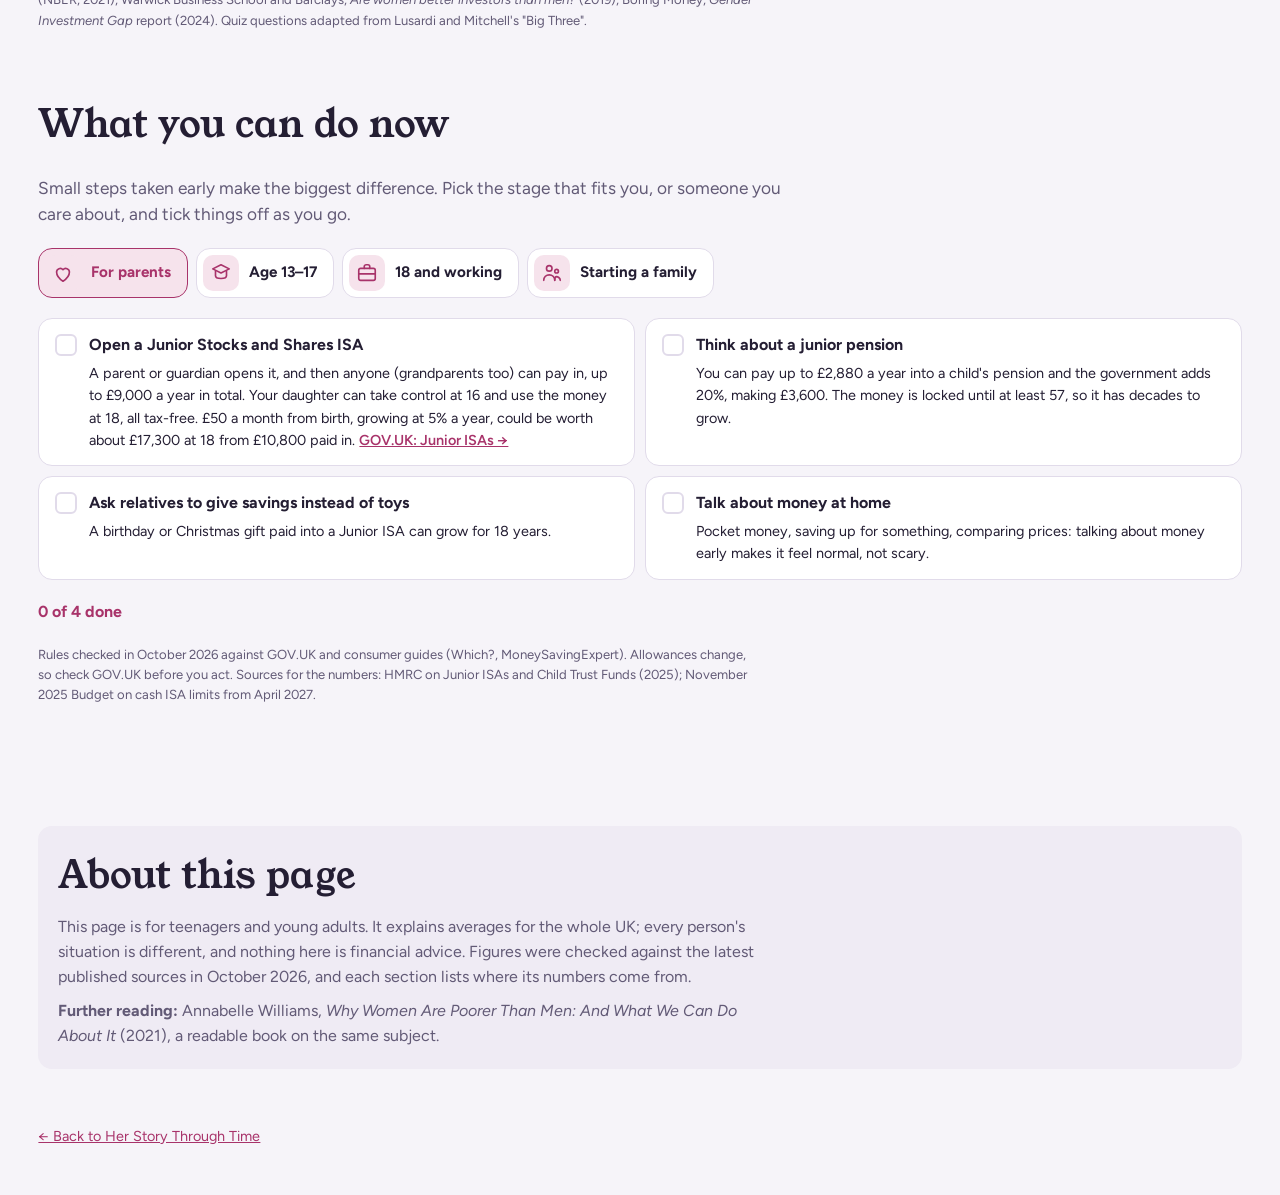
==== commit 720d89c6: "Explain that savings calculator returns are after inflation Shows the return as '% above inflation'," ====
--- a/her-money.html
+++ b/her-money.html
@@ -270,6 +270,7 @@
           <input type="range" id="invMonthly" min="10" max="1000" step="10" value="100">
           <label for="invReturn">Average return a year <output id="invReturnOut"></output></label>
           <input type="range" id="invReturn" min="0" max="8" step="0.5" value="4">
+          <p class="preset-cap">Typical returns after inflation:</p>
           <div class="presets" role="group" aria-label="What you invest in">
             <button type="button" data-r="1">Cash savings · 1%</button>
             <button type="button" data-r="3">Mixed fund · 3%</button>
@@ -290,10 +291,10 @@
       </div>
       <details class="assumptions">
         <summary>How this is worked out</summary>
-        <p>Amounts are in today's money: the return is how much faster than prices your savings grow each year. The same return is applied every month, which real investments never do: shares can rise or fall sharply from one year to the next, and you can get back less than you put in. The returns on the buttons are examples, not predictions. This is not financial advice.</p>
+        <p>Amounts are in today's money, so the return is how much faster than prices your savings grow each year. Returns you see quoted elsewhere are usually <em>before</em> inflation and look bigger: world shares have averaged roughly 8–9% a year before inflation, which is about 5% after it. From 1900 to 2024, world shares returned 5.2% a year above inflation, bonds 1.7% and cash about 0.5%. The same return is applied every month, which real investments never do: shares can rise or fall sharply from one year to the next, and you can get back less than you put in. Fund fees, usually small for index ETFs, would lower the result a little. This is not financial advice.</p>
       </details>
     </details>
-    <p class="src">Sources: HMRC ISA statistics as analysed by AJ Bell (<cite>ISAs unpacked</cite>, 2025); Boring Money, <cite>Gender Investment Gap</cite> survey (2026).</p>
+    <p class="src">Sources: HMRC ISA statistics as analysed by AJ Bell (<cite>ISAs unpacked</cite>, 2025); Boring Money, <cite>Gender Investment Gap</cite> survey (2026); long-run returns from the UBS <cite>Global Investment Returns Yearbook</cite> (2025).</p>
   </section>
 
   <section class="block" id="confidence">
--- a/css/money.css
+++ b/css/money.css
@@ -111,6 +111,7 @@
 .seg-state { background: var(--men); }
 .seg-own { background: var(--accent); }
 .sw-own { background: var(--accent); }
+.preset-cap { font-size: .8rem; color: var(--muted); margin: 8px 0 0; }
 .preset-note { font-size: .84rem; color: var(--muted); margin-top: 6px; line-height: 1.45; }
 .preset-note b { color: var(--ink); }
 .presets button:hover { border-color: var(--accent); }
